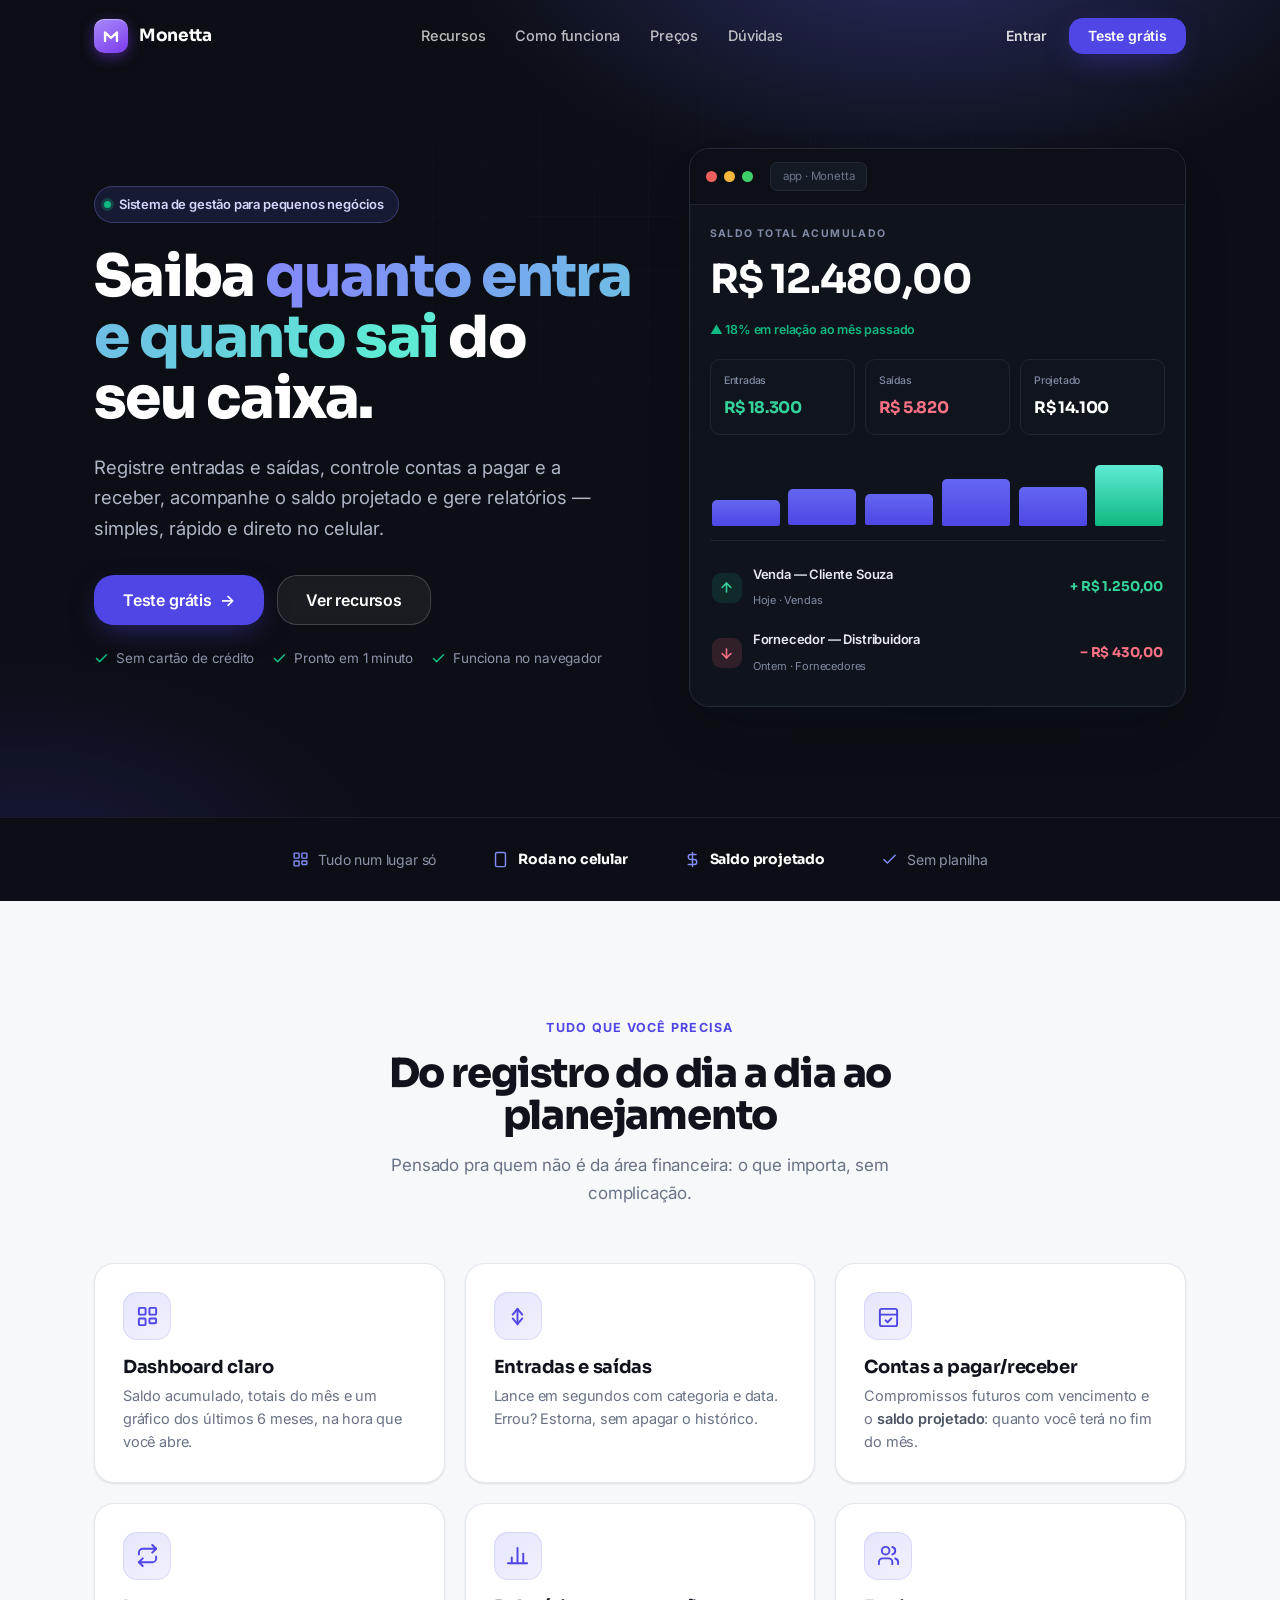
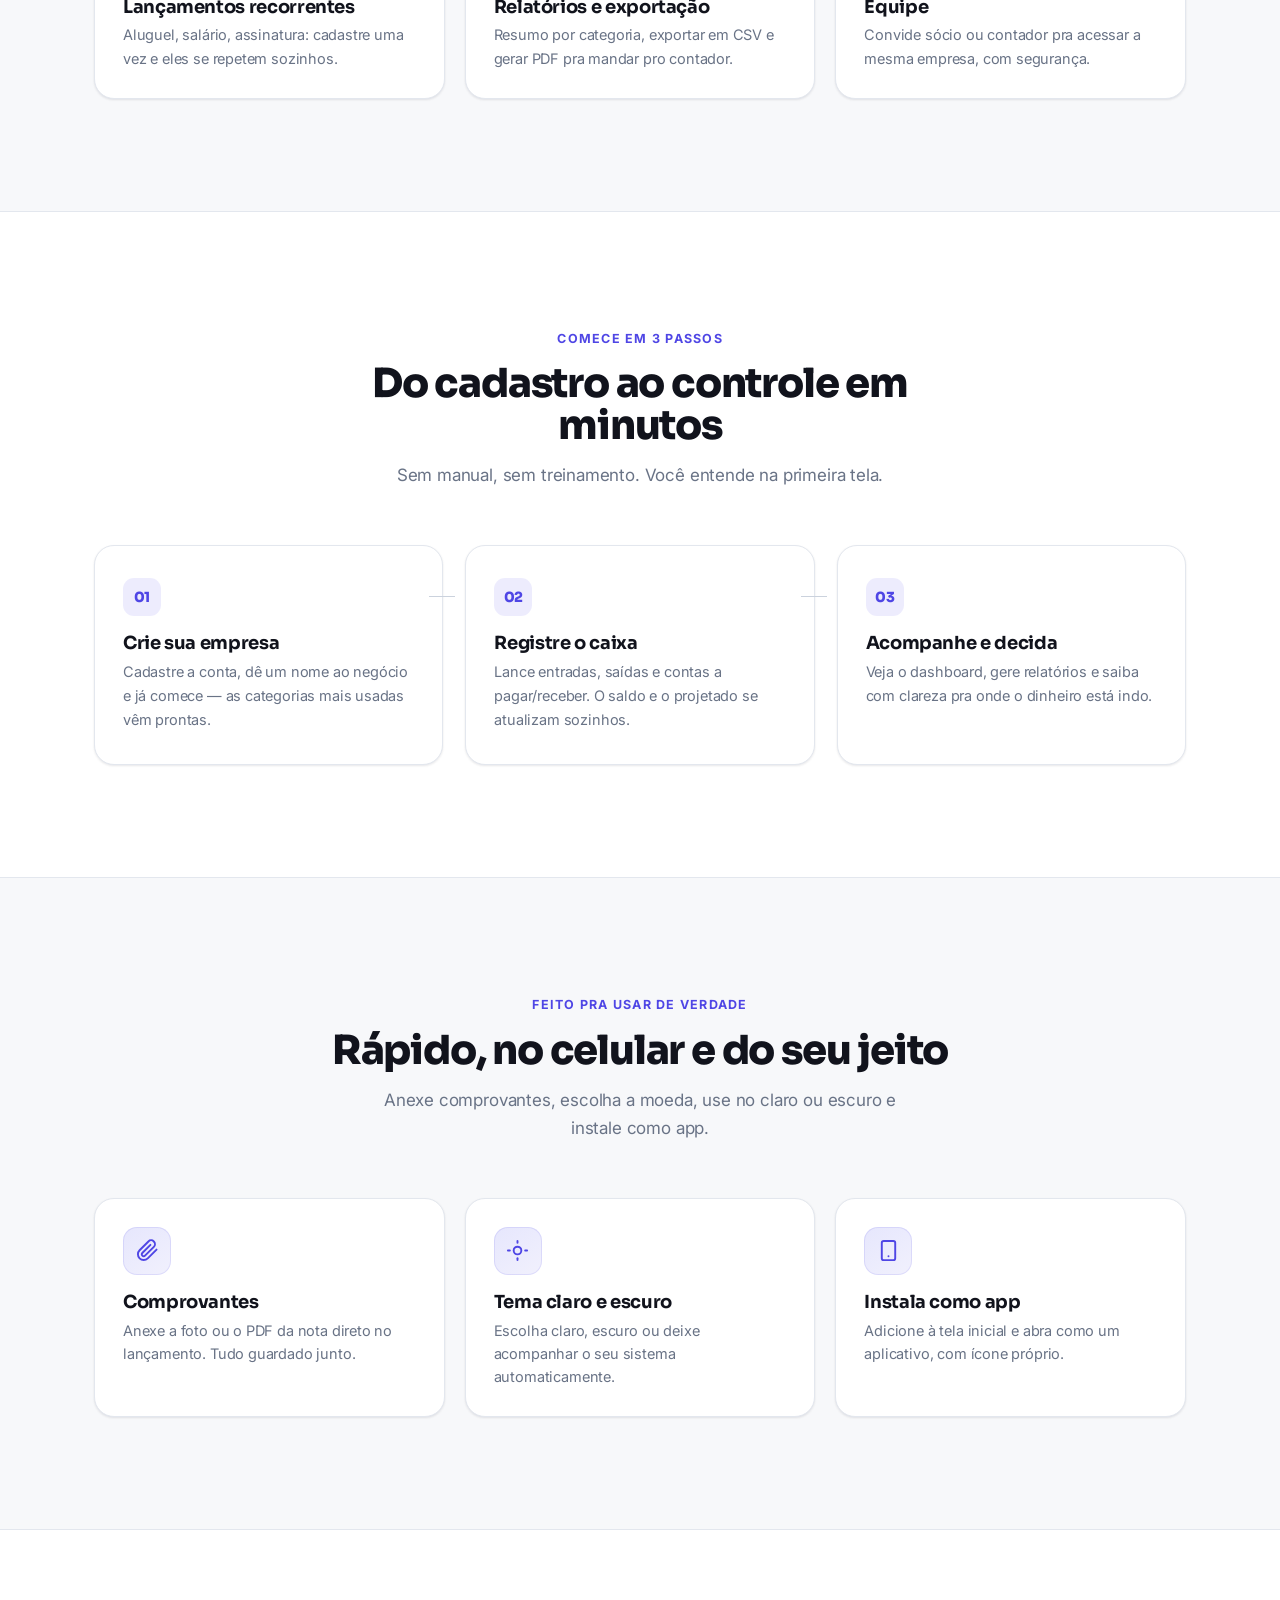
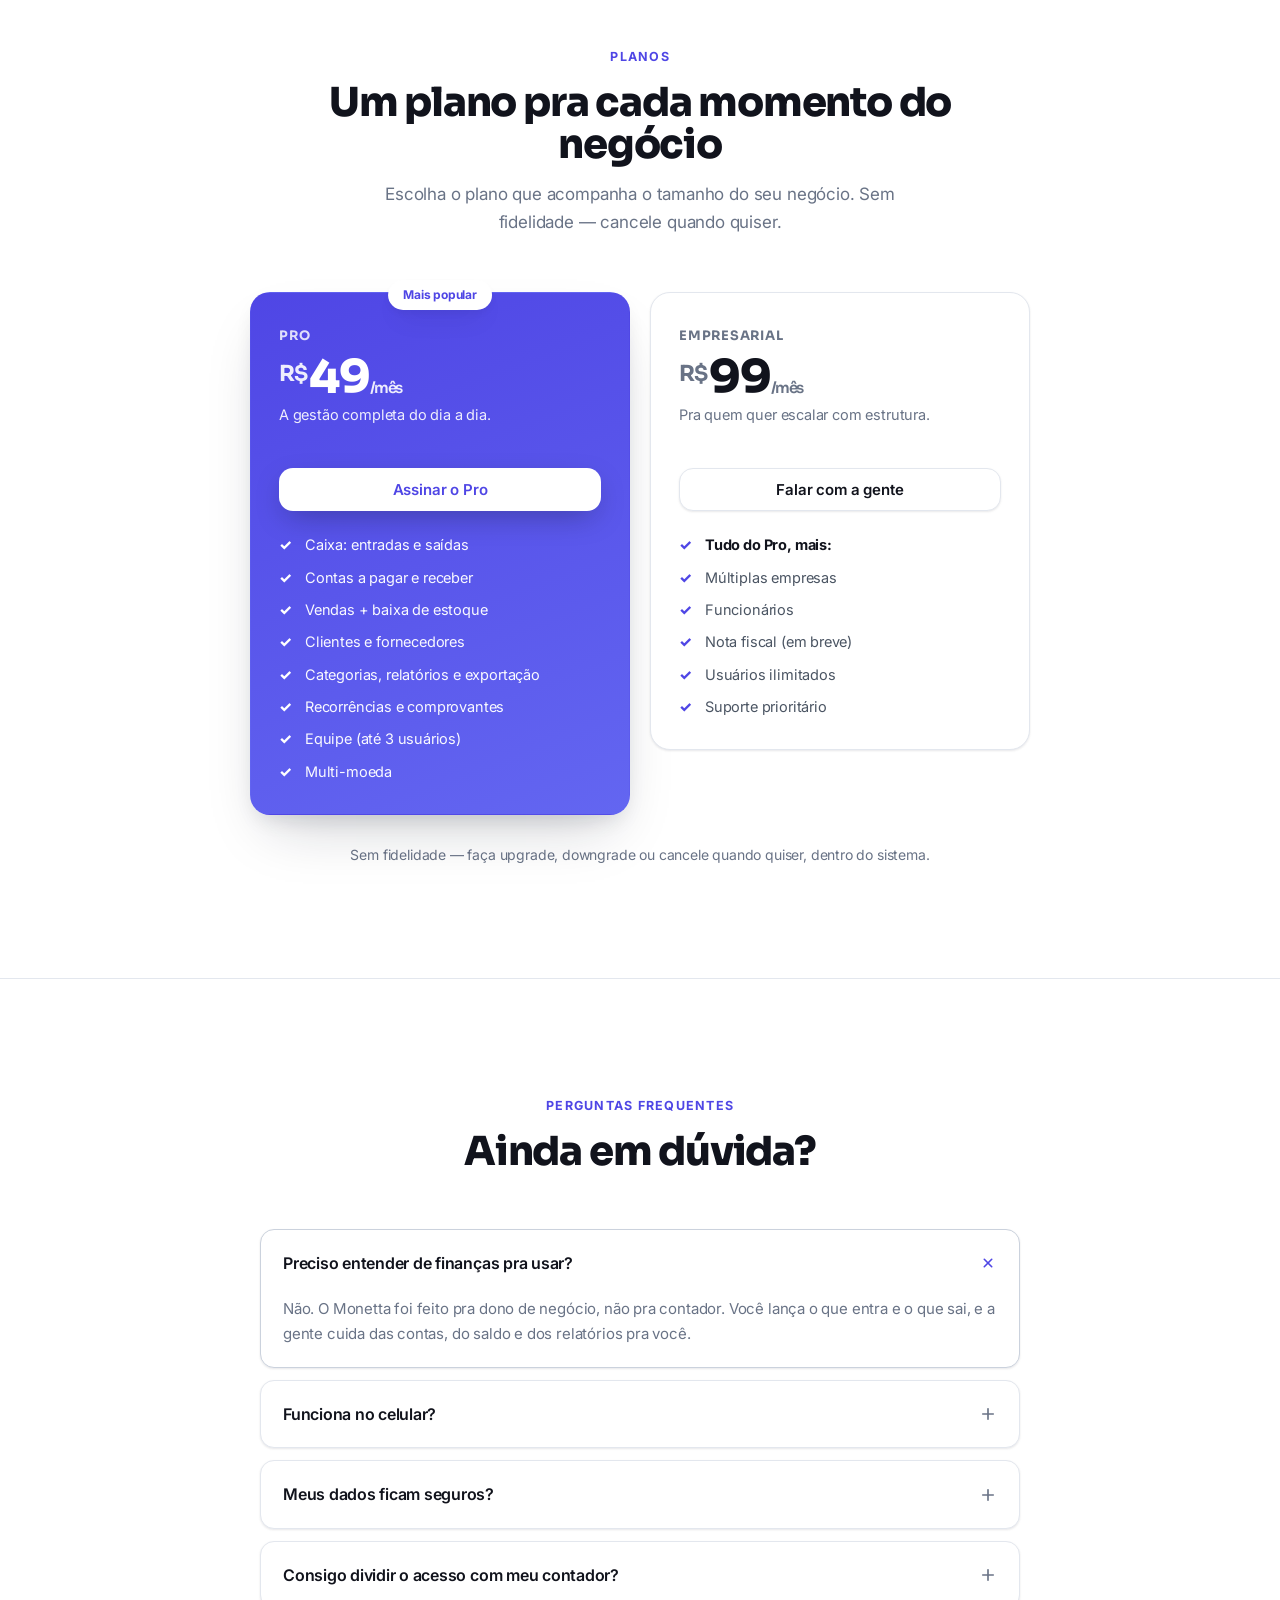
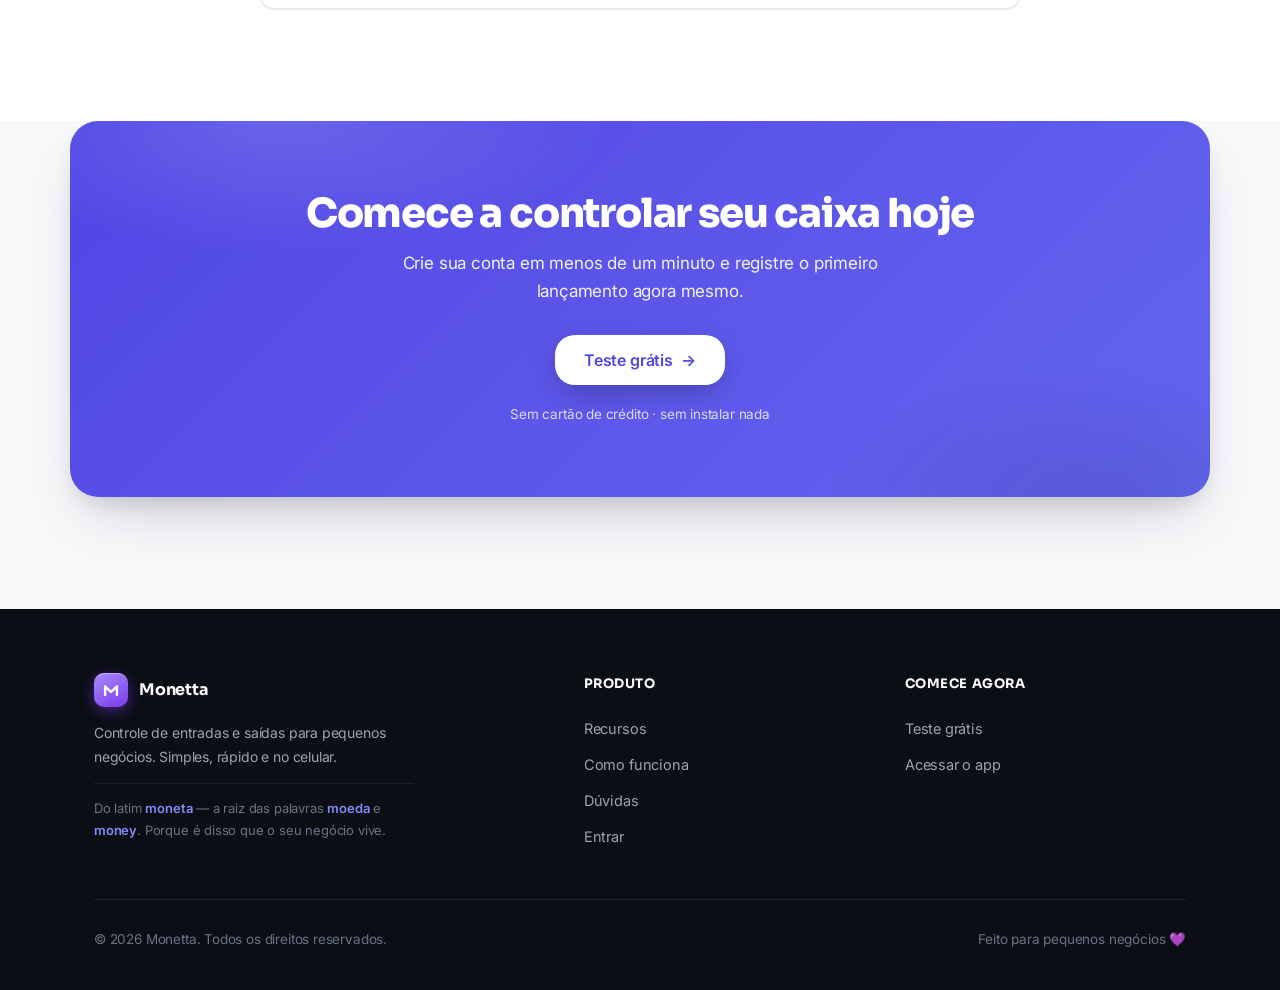
==== index.html @ 10a7b3d7 "fix(clientes): layout da lista no mobile (Apagar acessível) + CTAs "Teste grátis" - lista de Cliente" ====
<!DOCTYPE html>
<html lang="pt-BR">
<head>
  <meta charset="UTF-8" />
  <meta name="viewport" content="width=device-width, initial-scale=1.0" />
  <title>Monetta — Sistema de Gestão Empresarial</title>
  <meta name="description" content="Sistema de gestão empresarial para pequenos negócios: financeiro, caixa, contas a pagar e receber, relatórios e mais. Tudo num só lugar, simples e no celular." />
  <link rel="icon" type="image/svg+xml" href="favicon.svg" />
  <meta property="og:title" content="Monetta — Sistema de Gestão Empresarial" />
  <meta property="og:description" content="A gestão do seu negócio num só sistema: financeiro, caixa, contas a pagar/receber, saldo projetado e relatórios." />
  <meta property="og:image" content="icon-512.png" />
  <meta property="og:type" content="website" />
  <link rel="preconnect" href="https://fonts.googleapis.com" />
  <link rel="preconnect" href="https://fonts.gstatic.com" crossorigin />
  <link href="https://fonts.googleapis.com/css2?family=Inter:wght@400;500;600;700&family=Sora:wght@600;700;800&display=swap" rel="stylesheet" />
  <script>document.documentElement.classList.add('has-js')</script>
  <style>
    :root{
      /* accent */
      --indigo:#4F46E5; --indigo-2:#6366F1; --indigo-3:#818CF8;
      --green:#10B981; --rose:#FB7185;
      /* neutral ramp (cool) */
      --n0:#FFFFFF; --n50:#F7F8FA; --n100:#EFF1F5; --n200:#E3E7EE;
      --n300:#CBD2DD; --n400:#9AA4B2; --n500:#697386; --n600:#4B5563;
      --n700:#374151; --n800:#1B2030; --n900:#0B0E14;
      /* surfaces */
      --bg:var(--n50); --surface:var(--n0); --ink:#11131C; --ink-2:var(--n600);
      --muted:var(--n500); --border:var(--n200);
      /* elevation — layered, tinted */
      --sh-sm:0 1px 2px rgba(16,24,40,.05), 0 1px 3px rgba(16,24,40,.05);
      --sh-md:0 4px 10px -3px rgba(16,24,40,.08), 0 14px 28px -10px rgba(16,24,40,.12);
      --sh-lg:0 10px 22px -8px rgba(16,24,40,.14), 0 28px 56px -20px rgba(16,24,40,.22);
      --sh-indigo:0 10px 30px -8px rgba(79,70,229,.5);
      /* radius */
      --r-sm:10px; --r:14px; --r-lg:20px; --r-xl:28px;
      --ease:cubic-bezier(.16,1,.3,1);
    }
    *{box-sizing:border-box;margin:0;padding:0}
    html{scroll-behavior:smooth}
    body{
      font-family:'Inter',system-ui,sans-serif;color:var(--ink);background:var(--bg);
      line-height:1.65;-webkit-font-smoothing:antialiased;text-rendering:optimizeLegibility;
      letter-spacing:-.011em;overflow-x:clip;
    }
    a{color:inherit;text-decoration:none}
    h1,h2,h3{font-family:'Sora',sans-serif;letter-spacing:-.03em;line-height:1.05}
    ::selection{background:rgba(99,102,241,.25)}
    .wrap{max-width:1140px;margin:0 auto;padding:0 24px}

    /* ---- buttons ---------------------------------------------------------- */
    .btn{
      --b:transparent;
      display:inline-flex;align-items:center;justify-content:center;gap:8px;
      font-family:inherit;font-weight:600;font-size:15px;line-height:1;
      padding:13px 22px;border-radius:var(--r);cursor:pointer;border:1px solid var(--b);
      transition:transform .2s var(--ease),box-shadow .2s var(--ease),background .2s var(--ease),border-color .2s var(--ease);
      will-change:transform;
    }
    .btn:active{transform:translateY(0) scale(.985)}
    .btn:focus-visible{outline:none;box-shadow:0 0 0 3px rgba(129,140,248,.55)}
    .btn--primary{background:var(--indigo);color:#fff;box-shadow:var(--sh-indigo)}
    .btn--primary:hover{transform:translateY(-2px);box-shadow:0 16px 38px -10px rgba(79,70,229,.6)}
    .btn--ghost{background:rgba(255,255,255,.06);color:#fff;--b:rgba(255,255,255,.18);backdrop-filter:blur(6px)}
    .btn--ghost:hover{background:rgba(255,255,255,.14);border-color:rgba(255,255,255,.32)}
    .btn--light{background:#fff;color:var(--indigo);box-shadow:0 10px 30px -8px rgba(11,14,20,.35)}
    .btn--light:hover{transform:translateY(-2px);box-shadow:0 18px 42px -10px rgba(11,14,20,.45)}
    .btn--lg{padding:16px 28px;font-size:16px;border-radius:var(--r-lg)}
    .arrow{transition:transform .25s var(--ease)}
    .btn:hover .arrow{transform:translateX(3px)}

    /* ---- nav -------------------------------------------------------------- */
    .nav{position:fixed;top:0;left:0;right:0;z-index:50;transition:background .3s var(--ease),border-color .3s var(--ease),backdrop-filter .3s var(--ease)}
    .nav__in{display:flex;align-items:center;justify-content:space-between;height:72px}
    .nav.is-scrolled{background:rgba(9,11,17,.72);backdrop-filter:saturate(160%) blur(16px);border-bottom:1px solid rgba(255,255,255,.08)}
    .brand{display:flex;align-items:center;gap:11px;color:#fff;font-family:'Sora';font-weight:700;font-size:17px;letter-spacing:-.02em}
    .brand__mark{width:34px;height:34px;border-radius:10px;background:linear-gradient(150deg,#A78BFA,#7C3AED);display:flex;align-items:center;justify-content:center;color:#fff;font-family:'Sora';font-weight:800;font-size:18px;box-shadow:0 4px 14px rgba(124,58,237,.5);position:relative}
    .brand__mark::after{content:"";position:absolute;inset:0;border-radius:inherit;box-shadow:inset 0 1px 0 rgba(255,255,255,.35)}
    .nav__links{display:flex;align-items:center;gap:30px}
    .nav__links a.lnk{color:rgba(255,255,255,.72);font-size:14.5px;font-weight:500;transition:color .2s}
    .nav__links a.lnk:hover{color:#fff}
    .nav__right{display:flex;align-items:center;gap:8px}
    .nav .btn{padding:10px 18px;font-size:14px}
    .nav__enter{color:rgba(255,255,255,.85);font-weight:600;font-size:14px;padding:10px 14px;border-radius:var(--r-sm);transition:color .2s,background .2s}
    .nav__enter:hover{color:#fff;background:rgba(255,255,255,.08)}

    /* ---- hero ------------------------------------------------------------- */
    .hero{position:relative;background:var(--n900);color:#fff;overflow:hidden;padding:148px 0 110px}
    .hero::before{content:"";position:absolute;inset:0;pointer-events:none;background:
      radial-gradient(60% 50% at 72% -8%,rgba(99,102,241,.34),transparent 62%),
      radial-gradient(48% 46% at 2% 108%,rgba(79,70,229,.2),transparent 60%)}
    .hero::after{content:"";position:absolute;inset:0;pointer-events:none;opacity:.5;
      background-image:linear-gradient(rgba(255,255,255,.035) 1px,transparent 1px),linear-gradient(90deg,rgba(255,255,255,.035) 1px,transparent 1px);
      background-size:54px 54px;mask-image:radial-gradient(75% 60% at 50% 30%,#000,transparent 78%)}
    .hero__in{position:relative;display:grid;grid-template-columns:1.04fr .96fr;gap:56px;align-items:center}
    .pill{display:inline-flex;align-items:center;gap:8px;font-size:13px;font-weight:600;color:#d4d7fb;background:rgba(99,102,241,.14);border:1px solid rgba(129,140,248,.3);padding:7px 14px 7px 9px;border-radius:999px;margin-bottom:24px}
    .pill .dot{width:7px;height:7px;border-radius:50%;background:var(--green);box-shadow:0 0 0 3px rgba(16,185,129,.25)}
    h1{font-size:clamp(36px,5.4vw,58px);font-weight:800;margin-bottom:22px}
    h1 .hl{background:linear-gradient(110deg,var(--indigo-3) 10%,#5EEAD4 90%);-webkit-background-clip:text;background-clip:text;color:transparent}
    .hero p.lead{font-size:18.5px;color:#aeb6c8;max-width:520px;margin-bottom:32px;letter-spacing:-.006em}
    .hero__cta{display:flex;gap:13px;flex-wrap:wrap}
    .hero__trust{margin-top:22px;display:flex;align-items:center;gap:18px;flex-wrap:wrap;color:#8b94aa;font-size:13.5px}
    .hero__trust span{display:inline-flex;align-items:center;gap:7px}
    .hero__trust svg{color:var(--green)}

    /* ---- product mock ----------------------------------------------------- */
    .mock-shell{position:relative}
    .mock-shell::before{content:"";position:absolute;inset:-12% -8% -16% -8%;background:radial-gradient(closest-side,rgba(99,102,241,.4),transparent 72%);filter:blur(20px);z-index:0}
    .mock{position:relative;z-index:1;background:#0F131B;border:1px solid #222a37;border-radius:var(--r-lg);box-shadow:var(--sh-lg),0 0 0 1px rgba(255,255,255,.02) inset;overflow:hidden}
    .mock__bar{display:flex;align-items:center;gap:7px;padding:13px 16px;border-bottom:1px solid #1d2530;background:#0C0F16}
    .mock__bar i{width:11px;height:11px;border-radius:50%;background:#2c3543}
    .mock__bar i:nth-child(1){background:#ef5f5f}.mock__bar i:nth-child(2){background:#f6b73c}.mock__bar i:nth-child(3){background:#3fcf68}
    .mock__url{margin-left:10px;font-size:11.5px;color:#6b7689;background:#141a24;border:1px solid #222a37;border-radius:7px;padding:4px 12px}
    .mock__body{padding:20px}
    .mock__label{font-size:10.5px;letter-spacing:.13em;text-transform:uppercase;color:#7f8aa3;font-weight:700}
    .mock__saldo{font-family:'Sora';font-size:40px;font-weight:700;color:#fff;margin:5px 0 2px;letter-spacing:-.025em}
    .mock__delta{font-size:12.5px;color:var(--green);font-weight:600;margin-bottom:18px;display:inline-flex;align-items:center;gap:5px}
    .mock__row{display:grid;grid-template-columns:1fr 1fr 1fr;gap:10px;margin-bottom:18px}
    .mock__stat{background:#10151D;border:1px solid #1f2733;border-radius:var(--r-sm);padding:12px 13px}
    .mock__stat span{display:block;font-size:10.5px;color:#7f8aa3;margin-bottom:5px;font-weight:500}
    .mock__stat b{font-size:16px;font-weight:700;font-family:'Sora';letter-spacing:-.02em}
    .mock__bars{display:flex;align-items:flex-end;gap:9px;height:88px;padding:8px 2px 14px;border-bottom:1px solid #1d2530;margin-bottom:14px}
    .mock__bars i{flex:1;border-radius:5px 5px 2px 2px;background:linear-gradient(180deg,var(--indigo-2),var(--indigo));position:relative;transform:scaleY(0);transform-origin:bottom;animation:grow .9s var(--ease) forwards}
    .mock__bars i:last-child{background:linear-gradient(180deg,#5EEAD4,var(--green))}
    @keyframes grow{to{transform:scaleY(1)}}
    .mock__tx{display:flex;align-items:center;gap:11px;padding:9px 2px}
    .mock__tx .ic{width:30px;height:30px;border-radius:9px;display:flex;align-items:center;justify-content:center;flex:0 0 auto}
    .mock__tx .ic.in{background:rgba(16,185,129,.14);color:#34d399}
    .mock__tx .ic.out{background:rgba(251,113,133,.14);color:var(--rose)}
    .mock__tx .t{flex:1;min-width:0}
    .mock__tx .t b{display:block;font-size:13px;font-weight:600;color:#e6e9f0}
    .mock__tx .t span{font-size:11px;color:#7f8aa3}
    .mock__tx .v{font-size:13.5px;font-weight:700;font-family:'Sora'}
    .v.in{color:#34d399}.v.out{color:var(--rose)}

    /* ---- marquee / value strip -------------------------------------------- */
    .strip{background:var(--n900);border-top:1px solid rgba(255,255,255,.06);padding:30px 0}
    .strip__in{display:flex;justify-content:center;gap:14px 56px;flex-wrap:wrap;color:#8b94aa;font-size:14px}
    .strip__in b{color:#fff;font-family:'Sora';font-weight:700}
    .strip__item{display:inline-flex;align-items:center;gap:9px}
    .strip__item svg{color:var(--indigo-3)}

    /* ---- sections --------------------------------------------------------- */
    section.block{padding:112px 0}
    .section-head{max-width:680px;margin:0 auto 56px;text-align:center}
    .eyebrow{display:inline-block;color:var(--indigo);font-weight:700;font-size:12.5px;letter-spacing:.1em;text-transform:uppercase;margin-bottom:14px}
    h2{font-size:clamp(28px,3.6vw,40px);font-weight:800;margin-bottom:14px}
    .sub{color:var(--muted);font-size:17px;max-width:560px;margin:0 auto}

    .grid{display:grid;grid-template-columns:repeat(3,1fr);gap:20px}
    .card{background:var(--surface);border:1px solid var(--border);border-radius:var(--r-lg);padding:28px;box-shadow:var(--sh-sm);transition:transform .28s var(--ease),box-shadow .28s var(--ease),border-color .28s var(--ease)}
    .card:hover{transform:translateY(-4px);box-shadow:var(--sh-md);border-color:var(--n300)}
    .card__ic{width:48px;height:48px;border-radius:var(--r);background:linear-gradient(145deg,rgba(99,102,241,.16),rgba(79,70,229,.08));color:var(--indigo);display:flex;align-items:center;justify-content:center;margin-bottom:18px;box-shadow:inset 0 0 0 1px rgba(79,70,229,.12)}
    .card h3{font-size:18px;font-weight:700;margin-bottom:7px;letter-spacing:-.02em}
    .card p{color:var(--muted);font-size:14.5px;line-height:1.6}
    .card p b{color:var(--ink-2);font-weight:600}

    /* ---- how it works ----------------------------------------------------- */
    .steps{display:grid;grid-template-columns:repeat(3,1fr);gap:22px;counter-reset:step}
    .step{position:relative;background:var(--surface);border:1px solid var(--border);border-radius:var(--r-lg);padding:32px 28px;box-shadow:var(--sh-sm)}
    .step__n{counter-increment:step;font-family:'Sora';font-weight:800;font-size:14px;color:var(--indigo);width:38px;height:38px;border-radius:11px;background:rgba(79,70,229,.1);display:flex;align-items:center;justify-content:center;margin-bottom:18px}
    .step__n::before{content:counter(step,decimal-leading-zero)}
    .step h3{font-size:18px;font-weight:700;margin-bottom:7px;letter-spacing:-.02em}
    .step p{color:var(--muted);font-size:14.5px}
    .step:not(:last-child)::after{content:"";position:absolute;top:50px;right:-13px;width:26px;height:1px;background:var(--n300);z-index:1}

    /* ---- faq -------------------------------------------------------------- */
    .faq{max-width:760px;margin:0 auto;display:flex;flex-direction:column;gap:12px}
    .faq details{background:var(--surface);border:1px solid var(--border);border-radius:var(--r);box-shadow:var(--sh-sm);overflow:hidden;transition:border-color .2s}
    .faq details[open]{border-color:var(--n300)}
    .faq summary{list-style:none;cursor:pointer;padding:20px 22px;font-weight:600;font-size:16px;display:flex;align-items:center;justify-content:space-between;gap:16px;letter-spacing:-.015em}
    .faq summary::-webkit-details-marker{display:none}
    .faq summary .chev{flex:0 0 auto;color:var(--muted);transition:transform .25s var(--ease)}
    .faq details[open] summary .chev{transform:rotate(45deg);color:var(--indigo)}
    .faq summary:focus-visible{outline:none;box-shadow:inset 0 0 0 2px rgba(129,140,248,.6)}
    .faq .ans{padding:0 22px 20px;color:var(--muted);font-size:15px;line-height:1.7}

    /* ---- planos / preços -------------------------------------------------- */
    .planos{display:grid;grid-template-columns:repeat(2,1fr);gap:20px;align-items:start;max-width:780px;margin:0 auto}
    .plano{position:relative;background:var(--surface);border:1px solid var(--border);border-radius:var(--r-lg);padding:32px 28px;box-shadow:var(--sh-sm);display:flex;flex-direction:column;transition:transform .28s var(--ease),box-shadow .28s var(--ease),border-color .28s var(--ease)}
    .plano:hover{transform:translateY(-4px);box-shadow:var(--sh-md);border-color:var(--n300)}
    .plano__nome{font-family:'Sora';font-weight:700;font-size:13px;letter-spacing:.06em;text-transform:uppercase;color:var(--muted)}
    .plano__preco{font-family:'Sora';font-weight:800;font-size:46px;line-height:1;letter-spacing:-.03em;color:var(--ink);margin:8px 0 4px}
    .plano__cifra{font-size:22px;font-weight:700;color:var(--muted);margin-right:3px;vertical-align:12px}
    .plano__mes{font-size:15px;font-weight:600;color:var(--muted)}
    .plano__desc{color:var(--muted);font-size:14.5px;line-height:1.55;margin-bottom:22px;min-height:42px}
    .plano__cta{width:100%;justify-content:center;margin-bottom:24px}
    .plano__lista{list-style:none;display:flex;flex-direction:column;gap:12px;margin:0}
    .plano__lista li{position:relative;padding-left:26px;font-size:14.5px;color:var(--ink-2);line-height:1.4}
    .plano__lista li::before{content:"✓";position:absolute;left:0;top:0;color:var(--indigo);font-weight:800}
    .plano__lista li b{color:var(--ink);font-weight:700}
    .btn--ghost-dark{background:var(--surface);color:var(--ink);border:1px solid var(--border);box-shadow:var(--sh-sm)}
    .btn--ghost-dark:hover{transform:translateY(-2px);border-color:var(--indigo);color:var(--indigo)}
    /* card em destaque (Pro) */
    .plano--destaque{background:linear-gradient(160deg,var(--indigo) 0%,var(--indigo-2) 100%);border-color:transparent;color:#fff;box-shadow:var(--sh-lg);transform:scale(1.03)}
    .plano--destaque:hover{transform:scale(1.03) translateY(-4px);box-shadow:var(--sh-lg)}
    .plano--destaque .plano__nome{color:rgba(255,255,255,.82)}
    .plano--destaque .plano__preco,.plano--destaque .plano__lista li b{color:#fff}
    .plano--destaque .plano__cifra,.plano--destaque .plano__mes,.plano--destaque .plano__desc{color:rgba(255,255,255,.9)}
    .plano--destaque .plano__lista li{color:rgba(255,255,255,.96)}
    .plano--destaque .plano__lista li::before{color:#fff}
    .plano__tag{position:absolute;top:-13px;left:50%;transform:translateX(-50%);background:#fff;color:var(--indigo);font-size:12px;font-weight:700;padding:5px 15px;border-radius:999px;box-shadow:var(--sh-md);white-space:nowrap}
    .planos__nota{text-align:center;color:var(--muted);font-size:14px;margin-top:28px}
    @media (max-width:860px){
      .planos{grid-template-columns:1fr;max-width:420px;margin:0 auto}
      .plano--destaque{transform:none;order:-1}
      .plano--destaque:hover{transform:translateY(-4px)}
      .plano__desc{min-height:0}
    }

    /* ---- cta band --------------------------------------------------------- */
    .cta-wrap{padding:0 24px 112px}
    .cta{position:relative;overflow:hidden;background:linear-gradient(135deg,var(--indigo) 0%,#5B54E8 45%,var(--indigo-2) 100%);color:#fff;text-align:center;border-radius:var(--r-xl);padding:72px 28px;max-width:1140px;margin:0 auto;box-shadow:var(--sh-lg)}
    .cta::before{content:"";position:absolute;inset:0;opacity:.4;background:
      radial-gradient(50% 60% at 18% 0%,rgba(255,255,255,.35),transparent 60%),
      radial-gradient(40% 60% at 90% 100%,rgba(0,0,0,.25),transparent 60%)}
    .cta>*{position:relative}
    .cta h2{color:#fff;margin-bottom:14px}
    .cta p{color:rgba(255,255,255,.92);max-width:520px;margin:0 auto 30px;font-size:17px}
    .cta__note{margin-top:18px;font-size:13.5px;color:rgba(255,255,255,.78)}

    /* ---- footer ----------------------------------------------------------- */
    footer{background:var(--n900);color:var(--n400);padding:64px 0 40px}
    .foot{display:grid;grid-template-columns:1.6fr 1fr 1fr;gap:40px;padding-bottom:44px;border-bottom:1px solid rgba(255,255,255,.08)}
    .foot__brand{display:flex;align-items:center;gap:11px;color:#fff;font-family:'Sora';font-weight:700;margin-bottom:14px}
    .foot__desc{font-size:14px;max-width:300px;line-height:1.7}
    .foot__meaning{font-size:13px;color:var(--n500);max-width:320px;line-height:1.65;margin-top:14px;padding-top:14px;border-top:1px solid rgba(255,255,255,.07)}
    .foot__meaning em{font-style:normal;color:var(--indigo-3);font-weight:600}
    .foot__col h4{color:#fff;font-family:'Sora';font-size:13px;letter-spacing:.04em;text-transform:uppercase;margin-bottom:16px;font-weight:700}
    .foot__col a{display:block;font-size:14.5px;color:var(--n400);padding:6px 0;transition:color .2s}
    .foot__col a:hover{color:#fff}
    .foot__bottom{padding-top:28px;display:flex;justify-content:space-between;align-items:center;gap:14px;flex-wrap:wrap;font-size:13.5px;color:var(--n500)}

    /* ---- scroll reveal (só esconde quando há JS, p/ não sumir sem JS) ------ */
    .has-js .reveal{opacity:0;transform:translateY(22px);transition:opacity .7s var(--ease),transform .7s var(--ease)}
    .reveal.in{opacity:1;transform:none}
    .reveal[data-d="1"]{transition-delay:.07s}.reveal[data-d="2"]{transition-delay:.14s}
    .reveal[data-d="3"]{transition-delay:.21s}.reveal[data-d="4"]{transition-delay:.28s}
    .reveal[data-d="5"]{transition-delay:.35s}

    /* ---- responsive ------------------------------------------------------- */
    @media (max-width:920px){
      .hero__in{grid-template-columns:1fr;gap:48px}
      .grid,.steps{grid-template-columns:1fr 1fr}
      .step:not(:last-child)::after{display:none}
      .nav__links{display:none}
    }
    @media (max-width:600px){
      .nav__in{height:62px}
      .brand{font-size:15px}
      .brand__mark{width:30px;height:30px;font-size:16px}
      .nav__enter{display:none}
      .nav__right .btn{padding:9px 15px}
      section.block{padding:76px 0}
      .hero{padding:116px 0 76px}
      .grid,.steps{grid-template-columns:1fr}
      .foot{grid-template-columns:1fr 1fr;gap:32px}
      .foot__brand-col{grid-column:1 / -1}
      .cta{padding:56px 22px}
      .mock__saldo{font-size:34px}
    }
    @media (prefers-reduced-motion:reduce){
      *{animation:none!important;scroll-behavior:auto}
      .reveal{opacity:1;transform:none;transition:none}
      .mock__bars i{transform:none}
    }
  </style>
</head>
<body>
  <nav class="nav" id="nav"><div class="wrap nav__in">
    <a class="brand" href="#top"><span class="brand__mark"><svg width="18" height="18" viewBox="0 0 20 20" fill="none" stroke="#fff" stroke-width="2.6" stroke-linejoin="round" stroke-linecap="round"><polyline points="3.4,15.5 3.4,6 10,12.2 16.6,6 16.6,15.5"/></svg></span> Monetta</a>
    <div class="nav__links">
      <a class="lnk" href="#recursos">Recursos</a>
      <a class="lnk" href="#como">Como funciona</a>
      <a class="lnk" href="#precos">Preços</a>
      <a class="lnk" href="#perguntas">Dúvidas</a>
    </div>
    <div class="nav__right">
      <a class="nav__enter" href="/app">Entrar</a>
      <a class="btn btn--primary" href="/app?signup=1">Teste grátis</a>
    </div>
  </div></nav>

  <header class="hero" id="top"><div class="wrap hero__in">
    <div class="reveal in">
      <span class="pill"><span class="dot"></span> Sistema de gestão para pequenos negócios</span>
      <h1>Saiba <span class="hl">quanto entra e quanto sai</span> do seu caixa.</h1>
      <p class="lead">Registre entradas e saídas, controle contas a pagar e a receber, acompanhe o saldo projetado e gere relatórios — simples, rápido e direto no celular.</p>
      <div class="hero__cta">
        <a class="btn btn--primary btn--lg" href="/app?signup=1">Teste grátis <span class="arrow">→</span></a>
        <a class="btn btn--ghost btn--lg" href="#recursos">Ver recursos</a>
      </div>
      <div class="hero__trust">
        <span><svg width="15" height="15" viewBox="0 0 24 24" fill="none" stroke="currentColor" stroke-width="2.5" stroke-linecap="round" stroke-linejoin="round"><polyline points="20 6 9 17 4 12"/></svg> Sem cartão de crédito</span>
        <span><svg width="15" height="15" viewBox="0 0 24 24" fill="none" stroke="currentColor" stroke-width="2.5" stroke-linecap="round" stroke-linejoin="round"><polyline points="20 6 9 17 4 12"/></svg> Pronto em 1 minuto</span>
        <span><svg width="15" height="15" viewBox="0 0 24 24" fill="none" stroke="currentColor" stroke-width="2.5" stroke-linecap="round" stroke-linejoin="round"><polyline points="20 6 9 17 4 12"/></svg> Funciona no navegador</span>
      </div>
    </div>

    <div class="mock-shell reveal in" data-d="2" aria-hidden="true">
      <div class="mock">
        <div class="mock__bar"><i></i><i></i><i></i><span class="mock__url">app · Monetta</span></div>
        <div class="mock__body">
          <div class="mock__label">Saldo total acumulado</div>
          <div class="mock__saldo">R$ 12.480,00</div>
          <div class="mock__delta">▲ 18% em relação ao mês passado</div>
          <div class="mock__row">
            <div class="mock__stat"><span>Entradas</span><b style="color:#34d399">R$ 18.300</b></div>
            <div class="mock__stat"><span>Saídas</span><b style="color:var(--rose)">R$ 5.820</b></div>
            <div class="mock__stat"><span>Projetado</span><b>R$ 14.100</b></div>
          </div>
          <div class="mock__bars">
            <i style="height:40%;animation-delay:.05s"></i><i style="height:56%;animation-delay:.12s"></i>
            <i style="height:48%;animation-delay:.19s"></i><i style="height:72%;animation-delay:.26s"></i>
            <i style="height:60%;animation-delay:.33s"></i><i style="height:94%;animation-delay:.4s"></i>
          </div>
          <div class="mock__tx">
            <div class="ic in"><svg width="15" height="15" viewBox="0 0 24 24" fill="none" stroke="currentColor" stroke-width="2.5" stroke-linecap="round" stroke-linejoin="round"><line x1="12" y1="19" x2="12" y2="5"/><polyline points="5 12 12 5 19 12"/></svg></div>
            <div class="t"><b>Venda — Cliente Souza</b><span>Hoje · Vendas</span></div>
            <div class="v in">+ R$ 1.250,00</div>
          </div>
          <div class="mock__tx">
            <div class="ic out"><svg width="15" height="15" viewBox="0 0 24 24" fill="none" stroke="currentColor" stroke-width="2.5" stroke-linecap="round" stroke-linejoin="round"><line x1="12" y1="5" x2="12" y2="19"/><polyline points="19 12 12 19 5 12"/></svg></div>
            <div class="t"><b>Fornecedor — Distribuidora</b><span>Ontem · Fornecedores</span></div>
            <div class="v out">− R$ 430,00</div>
          </div>
        </div>
      </div>
    </div>
  </div></header>

  <div class="strip"><div class="wrap strip__in">
    <span class="strip__item"><svg width="17" height="17" viewBox="0 0 24 24" fill="none" stroke="currentColor" stroke-width="2" stroke-linecap="round" stroke-linejoin="round"><rect x="3" y="3" width="7" height="7" rx="1"/><rect x="14" y="3" width="7" height="7" rx="1"/><rect x="3" y="14" width="7" height="7" rx="1"/><rect x="14" y="14" width="7" height="5" rx="1"/></svg> Tudo num lugar só</span>
    <span class="strip__item"><svg width="17" height="17" viewBox="0 0 24 24" fill="none" stroke="currentColor" stroke-width="2" stroke-linecap="round" stroke-linejoin="round"><rect x="5" y="2" width="14" height="20" rx="2"/></svg> <b>Roda no celular</b></span>
    <span class="strip__item"><svg width="17" height="17" viewBox="0 0 24 24" fill="none" stroke="currentColor" stroke-width="2" stroke-linecap="round" stroke-linejoin="round"><path d="M12 2v20M17 5H9.5a3.5 3.5 0 0 0 0 7h5a3.5 3.5 0 0 1 0 7H6"/></svg> <b>Saldo projetado</b></span>
    <span class="strip__item"><svg width="17" height="17" viewBox="0 0 24 24" fill="none" stroke="currentColor" stroke-width="2" stroke-linecap="round" stroke-linejoin="round"><path d="M20 6L9 17l-5-5"/></svg> Sem planilha</span>
  </div></div>

  <section class="block" id="recursos"><div class="wrap">
    <div class="section-head reveal">
      <div class="eyebrow">Tudo que você precisa</div>
      <h2>Do registro do dia a dia ao planejamento</h2>
      <p class="sub">Pensado pra quem não é da área financeira: o que importa, sem complicação.</p>
    </div>
    <div class="grid">
      <div class="card reveal" data-d="1"><div class="card__ic"><svg width="23" height="23" viewBox="0 0 24 24" fill="none" stroke="currentColor" stroke-width="2" stroke-linecap="round" stroke-linejoin="round"><rect x="3" y="3" width="7" height="7" rx="1"/><rect x="14" y="3" width="7" height="7" rx="1"/><rect x="3" y="14" width="7" height="7" rx="1"/><rect x="14" y="14" width="7" height="5" rx="1"/></svg></div><h3>Dashboard claro</h3><p>Saldo acumulado, totais do mês e um gráfico dos últimos 6 meses, na hora que você abre.</p></div>
      <div class="card reveal" data-d="2"><div class="card__ic"><svg width="23" height="23" viewBox="0 0 24 24" fill="none" stroke="currentColor" stroke-width="2" stroke-linecap="round" stroke-linejoin="round"><path d="M7 10l5-6 5 6"/><path d="M7 14l5 6 5-6"/><line x1="12" y1="4" x2="12" y2="20"/></svg></div><h3>Entradas e saídas</h3><p>Lance em segundos com categoria e data. Errou? Estorna, sem apagar o histórico.</p></div>
      <div class="card reveal" data-d="3"><div class="card__ic"><svg width="23" height="23" viewBox="0 0 24 24" fill="none" stroke="currentColor" stroke-width="2" stroke-linecap="round" stroke-linejoin="round"><rect x="3" y="4" width="18" height="18" rx="2"/><line x1="3" y1="10" x2="21" y2="10"/><path d="M9 16l2 2 4-4"/></svg></div><h3>Contas a pagar/receber</h3><p>Compromissos futuros com vencimento e o <b>saldo projetado</b>: quanto você terá no fim do mês.</p></div>
      <div class="card reveal" data-d="1"><div class="card__ic"><svg width="23" height="23" viewBox="0 0 24 24" fill="none" stroke="currentColor" stroke-width="2" stroke-linecap="round" stroke-linejoin="round"><polyline points="17 1 21 5 17 9"/><path d="M3 11V9a4 4 0 0 1 4-4h14"/><polyline points="7 23 3 19 7 15"/><path d="M21 13v2a4 4 0 0 1-4 4H3"/></svg></div><h3>Lançamentos recorrentes</h3><p>Aluguel, salário, assinatura: cadastre uma vez e eles se repetem sozinhos.</p></div>
      <div class="card reveal" data-d="2"><div class="card__ic"><svg width="23" height="23" viewBox="0 0 24 24" fill="none" stroke="currentColor" stroke-width="2" stroke-linecap="round" stroke-linejoin="round"><line x1="18" y1="20" x2="18" y2="10"/><line x1="12" y1="20" x2="12" y2="4"/><line x1="6" y1="20" x2="6" y2="14"/><line x1="2" y1="20" x2="22" y2="20"/></svg></div><h3>Relatórios e exportação</h3><p>Resumo por categoria, exportar em CSV e gerar PDF pra mandar pro contador.</p></div>
      <div class="card reveal" data-d="3"><div class="card__ic"><svg width="23" height="23" viewBox="0 0 24 24" fill="none" stroke="currentColor" stroke-width="2" stroke-linecap="round" stroke-linejoin="round"><path d="M16 21v-2a4 4 0 0 0-4-4H6a4 4 0 0 0-4 4v2"/><circle cx="9" cy="7" r="4"/><path d="M22 21v-2a4 4 0 0 0-3-3.87"/><path d="M16 3.13a4 4 0 0 1 0 7.75"/></svg></div><h3>Equipe</h3><p>Convide sócio ou contador pra acessar a mesma empresa, com segurança.</p></div>
    </div>
  </div></section>

  <section class="block" id="como" style="background:var(--surface);border-top:1px solid var(--border);border-bottom:1px solid var(--border)"><div class="wrap">
    <div class="section-head reveal">
      <div class="eyebrow">Comece em 3 passos</div>
      <h2>Do cadastro ao controle em minutos</h2>
      <p class="sub">Sem manual, sem treinamento. Você entende na primeira tela.</p>
    </div>
    <div class="steps">
      <div class="step reveal" data-d="1"><div class="step__n"></div><h3>Crie sua empresa</h3><p>Cadastre a conta, dê um nome ao negócio e já comece — as categorias mais usadas vêm prontas.</p></div>
      <div class="step reveal" data-d="2"><div class="step__n"></div><h3>Registre o caixa</h3><p>Lance entradas, saídas e contas a pagar/receber. O saldo e o projetado se atualizam sozinhos.</p></div>
      <div class="step reveal" data-d="3"><div class="step__n"></div><h3>Acompanhe e decida</h3><p>Veja o dashboard, gere relatórios e saiba com clareza pra onde o dinheiro está indo.</p></div>
    </div>
  </div></section>

  <section class="block"><div class="wrap">
    <div class="section-head reveal">
      <div class="eyebrow">Feito pra usar de verdade</div>
      <h2>Rápido, no celular e do seu jeito</h2>
      <p class="sub">Anexe comprovantes, escolha a moeda, use no claro ou escuro e instale como app.</p>
    </div>
    <div class="grid">
      <div class="card reveal" data-d="1"><div class="card__ic"><svg width="23" height="23" viewBox="0 0 24 24" fill="none" stroke="currentColor" stroke-width="2" stroke-linecap="round" stroke-linejoin="round"><path d="M21.44 11.05l-9.19 9.19a6 6 0 0 1-8.49-8.49l9.19-9.19a4 4 0 0 1 5.66 5.66l-9.2 9.19a2 2 0 0 1-2.83-2.83l8.49-8.48"/></svg></div><h3>Comprovantes</h3><p>Anexe a foto ou o PDF da nota direto no lançamento. Tudo guardado junto.</p></div>
      <div class="card reveal" data-d="2"><div class="card__ic"><svg width="23" height="23" viewBox="0 0 24 24" fill="none" stroke="currentColor" stroke-width="2" stroke-linecap="round" stroke-linejoin="round"><circle cx="12" cy="12" r="4"/><line x1="12" y1="2" x2="12" y2="4"/><line x1="12" y1="20" x2="12" y2="22"/><line x1="2" y1="12" x2="4" y2="12"/><line x1="20" y1="12" x2="22" y2="12"/></svg></div><h3>Tema claro e escuro</h3><p>Escolha claro, escuro ou deixe acompanhar o seu sistema automaticamente.</p></div>
      <div class="card reveal" data-d="3"><div class="card__ic"><svg width="23" height="23" viewBox="0 0 24 24" fill="none" stroke="currentColor" stroke-width="2" stroke-linecap="round" stroke-linejoin="round"><rect x="5" y="2" width="14" height="20" rx="2"/><line x1="12" y1="18" x2="12.01" y2="18"/></svg></div><h3>Instala como app</h3><p>Adicione à tela inicial e abra como um aplicativo, com ícone próprio.</p></div>
    </div>
  </div></section>

  <section class="block" id="precos" style="background:var(--surface);border-top:1px solid var(--border)"><div class="wrap">
    <div class="section-head reveal">
      <div class="eyebrow">Planos</div>
      <h2>Um plano pra cada momento do negócio</h2>
      <p class="sub">Escolha o plano que acompanha o tamanho do seu negócio. Sem fidelidade — cancele quando quiser.</p>
    </div>
    <div class="planos">
      <div class="plano plano--destaque reveal" data-d="1">
        <div class="plano__tag">Mais popular</div>
        <div class="plano__nome">Pro</div>
        <div class="plano__preco"><span class="plano__cifra">R$</span>49<span class="plano__mes">/mês</span></div>
        <p class="plano__desc">A gestão completa do dia a dia.</p>
        <a class="btn btn--light plano__cta" href="/app?signup=1">Assinar o Pro</a>
        <ul class="plano__lista">
          <li>Caixa: entradas e saídas</li>
          <li>Contas a pagar e receber</li>
          <li>Vendas + baixa de estoque</li>
          <li>Clientes e fornecedores</li>
          <li>Categorias, relatórios e exportação</li>
          <li>Recorrências e comprovantes</li>
          <li>Equipe (até 3 usuários)</li>
          <li>Multi-moeda</li>
        </ul>
      </div>

      <div class="plano reveal" data-d="2">
        <div class="plano__nome">Empresarial</div>
        <div class="plano__preco"><span class="plano__cifra">R$</span>99<span class="plano__mes">/mês</span></div>
        <p class="plano__desc">Pra quem quer escalar com estrutura.</p>
        <a class="btn btn--ghost-dark plano__cta" href="mailto:monetta.erp@gmail.com?subject=Plano%20Empresarial">Falar com a gente</a>
        <ul class="plano__lista">
          <li><b>Tudo do Pro, mais:</b></li>
          <li>Múltiplas empresas</li>
          <li>Funcionários</li>
          <li>Nota fiscal (em breve)</li>
          <li>Usuários ilimitados</li>
          <li>Suporte prioritário</li>
        </ul>
      </div>
    </div>
    <p class="planos__nota reveal">Sem fidelidade — faça upgrade, downgrade ou cancele quando quiser, dentro do sistema.</p>
  </div></section>

  <section class="block" id="perguntas" style="background:var(--surface);border-top:1px solid var(--border)"><div class="wrap">
    <div class="section-head reveal">
      <div class="eyebrow">Perguntas frequentes</div>
      <h2>Ainda em dúvida?</h2>
    </div>
    <div class="faq reveal">
      <details open><summary>Preciso entender de finanças pra usar?<svg class="chev" width="18" height="18" viewBox="0 0 24 24" fill="none" stroke="currentColor" stroke-width="2.2" stroke-linecap="round"><line x1="12" y1="5" x2="12" y2="19"/><line x1="5" y1="12" x2="19" y2="12"/></svg></summary><div class="ans">Não. O Monetta foi feito pra dono de negócio, não pra contador. Você lança o que entra e o que sai, e a gente cuida das contas, do saldo e dos relatórios pra você.</div></details>
      <details><summary>Funciona no celular?<svg class="chev" width="18" height="18" viewBox="0 0 24 24" fill="none" stroke="currentColor" stroke-width="2.2" stroke-linecap="round"><line x1="12" y1="5" x2="12" y2="19"/><line x1="5" y1="12" x2="19" y2="12"/></svg></summary><div class="ans">Sim. Abre no navegador do celular, tablet ou computador. Dá pra adicionar à tela inicial e usar como um aplicativo — sem ocupar espaço com instalação.</div></details>
      <details><summary>Meus dados ficam seguros?<svg class="chev" width="18" height="18" viewBox="0 0 24 24" fill="none" stroke="currentColor" stroke-width="2.2" stroke-linecap="round"><line x1="12" y1="5" x2="12" y2="19"/><line x1="5" y1="12" x2="19" y2="12"/></svg></summary><div class="ans">Cada empresa só enxerga os próprios dados, com acesso protegido por login. Você decide quem entra convidando sócio ou contador pela área de equipe.</div></details>
      <details><summary>Consigo dividir o acesso com meu contador?<svg class="chev" width="18" height="18" viewBox="0 0 24 24" fill="none" stroke="currentColor" stroke-width="2.2" stroke-linecap="round"><line x1="12" y1="5" x2="12" y2="19"/><line x1="5" y1="12" x2="19" y2="12"/></svg></summary><div class="ans">Sim. Em Configurações &rarr; Equipe você envia um convite por e-mail. A pessoa acessa a mesma empresa e ainda dá pra exportar tudo em CSV ou PDF quando precisar.</div></details>
    </div>
  </div></section>

  <div class="cta-wrap"><div class="cta reveal">
    <h2>Comece a controlar seu caixa hoje</h2>
    <p>Crie sua conta em menos de um minuto e registre o primeiro lançamento agora mesmo.</p>
    <a class="btn btn--light btn--lg" href="/app?signup=1">Teste grátis <span class="arrow">→</span></a>
    <div class="cta__note">Sem cartão de crédito · sem instalar nada</div>
  </div></div>

  <footer><div class="wrap">
    <div class="foot">
      <div class="foot__brand-col">
        <div class="foot__brand"><span class="brand__mark"><svg width="18" height="18" viewBox="0 0 20 20" fill="none" stroke="#fff" stroke-width="2.6" stroke-linejoin="round" stroke-linecap="round"><polyline points="3.4,15.5 3.4,6 10,12.2 16.6,6 16.6,15.5"/></svg></span> Monetta</div>
        <p class="foot__desc">Controle de entradas e saídas para pequenos negócios. Simples, rápido e no celular.</p>
        <p class="foot__meaning">Do latim <em>moneta</em> — a raiz das palavras <em>moeda</em> e <em>money</em>. Porque é disso que o seu negócio vive.</p>
      </div>
      <div class="foot__col">
        <h4>Produto</h4>
        <a href="#recursos">Recursos</a>
        <a href="#como">Como funciona</a>
        <a href="#perguntas">Dúvidas</a>
        <a href="/app">Entrar</a>
      </div>
      <div class="foot__col">
        <h4>Comece agora</h4>
        <a href="/app?signup=1">Teste grátis</a>
        <a href="/app">Acessar o app</a>
      </div>
    </div>
    <div class="foot__bottom">
      <span>© <span id="ano">2026</span> Monetta. Todos os direitos reservados.</span>
      <span>Feito para pequenos negócios 💜</span>
    </div>
  </div></footer>

  <script>
    // nav ganha fundo ao rolar
    const nav = document.getElementById('nav');
    const onScroll = () => nav.classList.toggle('is-scrolled', window.scrollY > 12);
    onScroll(); addEventListener('scroll', onScroll, { passive: true });

    // reveals no scroll (com stagger via data-d no CSS)
    const io = new IntersectionObserver((entries) => {
      for (const e of entries) if (e.isIntersecting) { e.target.classList.add('in'); io.unobserve(e.target); }
    }, { threshold: 0.12, rootMargin: '0px 0px -8% 0px' });
    document.querySelectorAll('.reveal:not(.in)').forEach((el) => io.observe(el));

    document.getElementById('ano').textContent = new Date().getFullYear();
  </script>
</body>
</html>
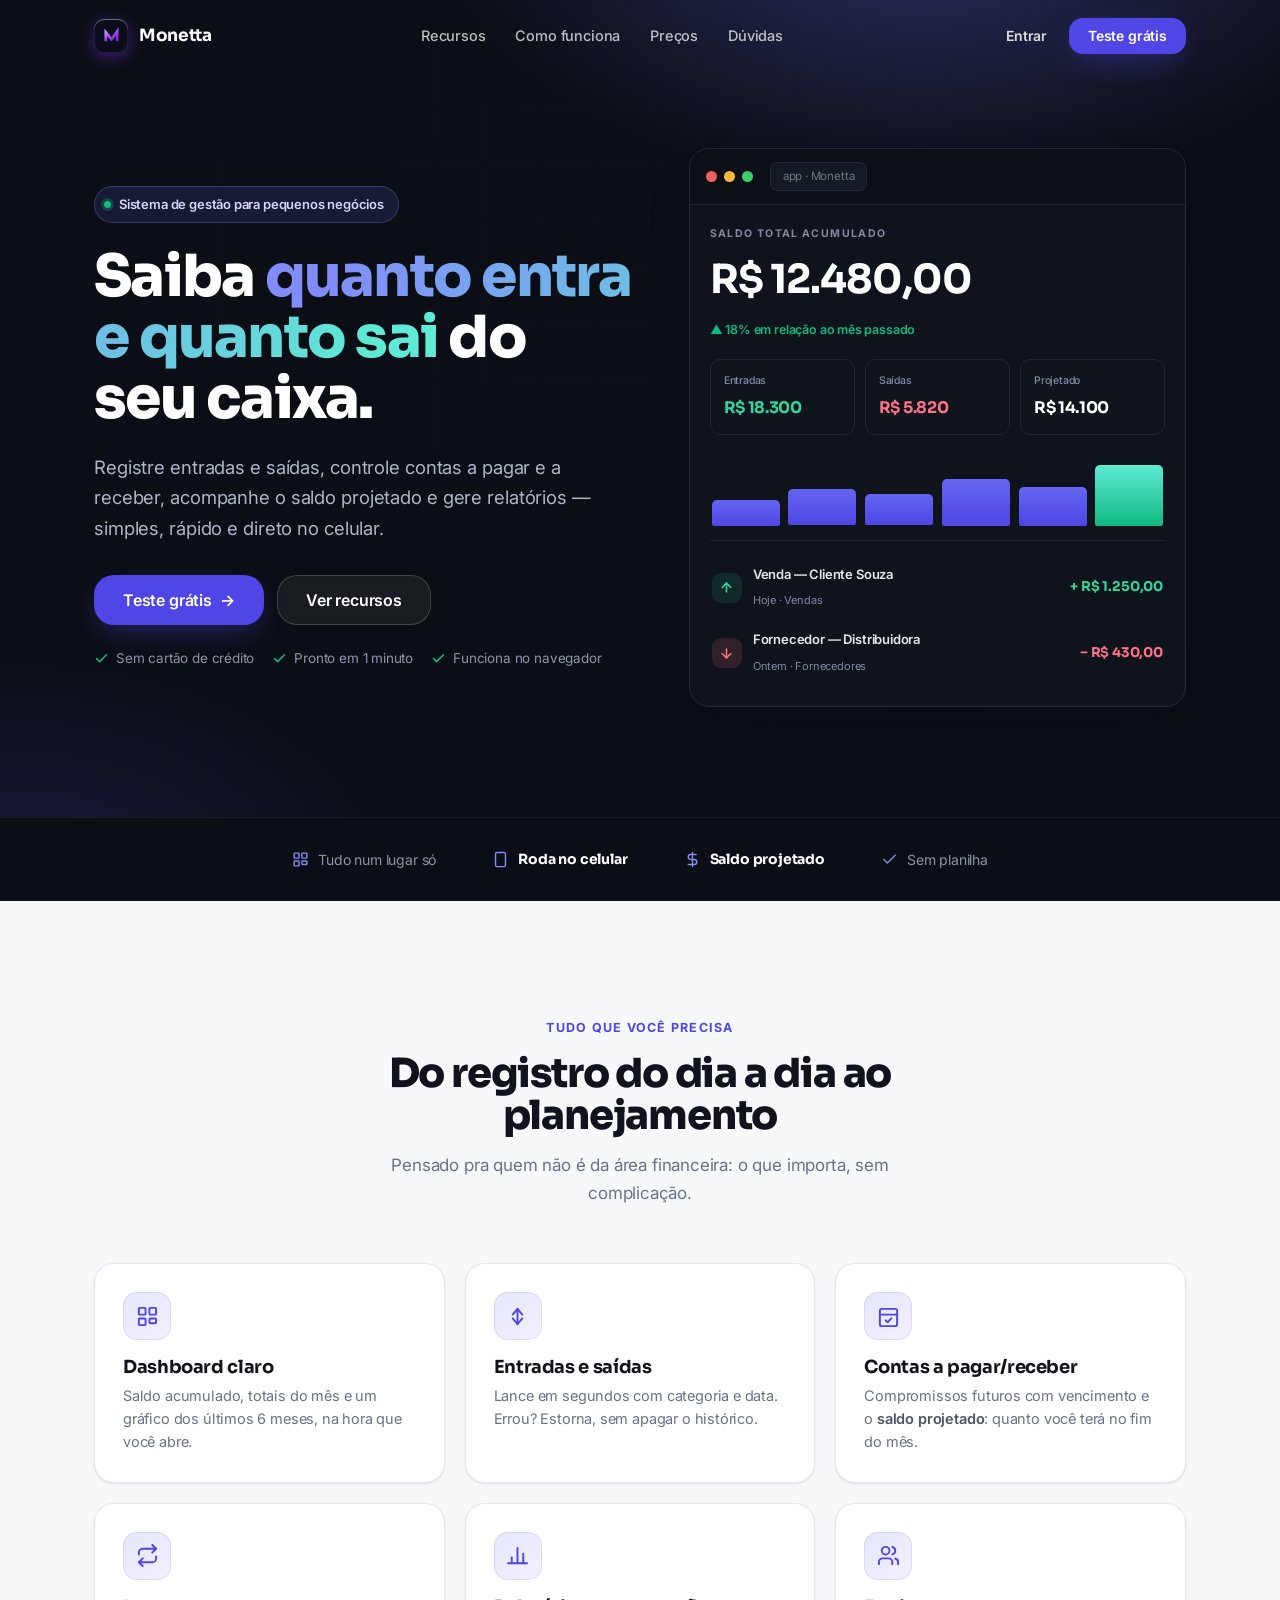
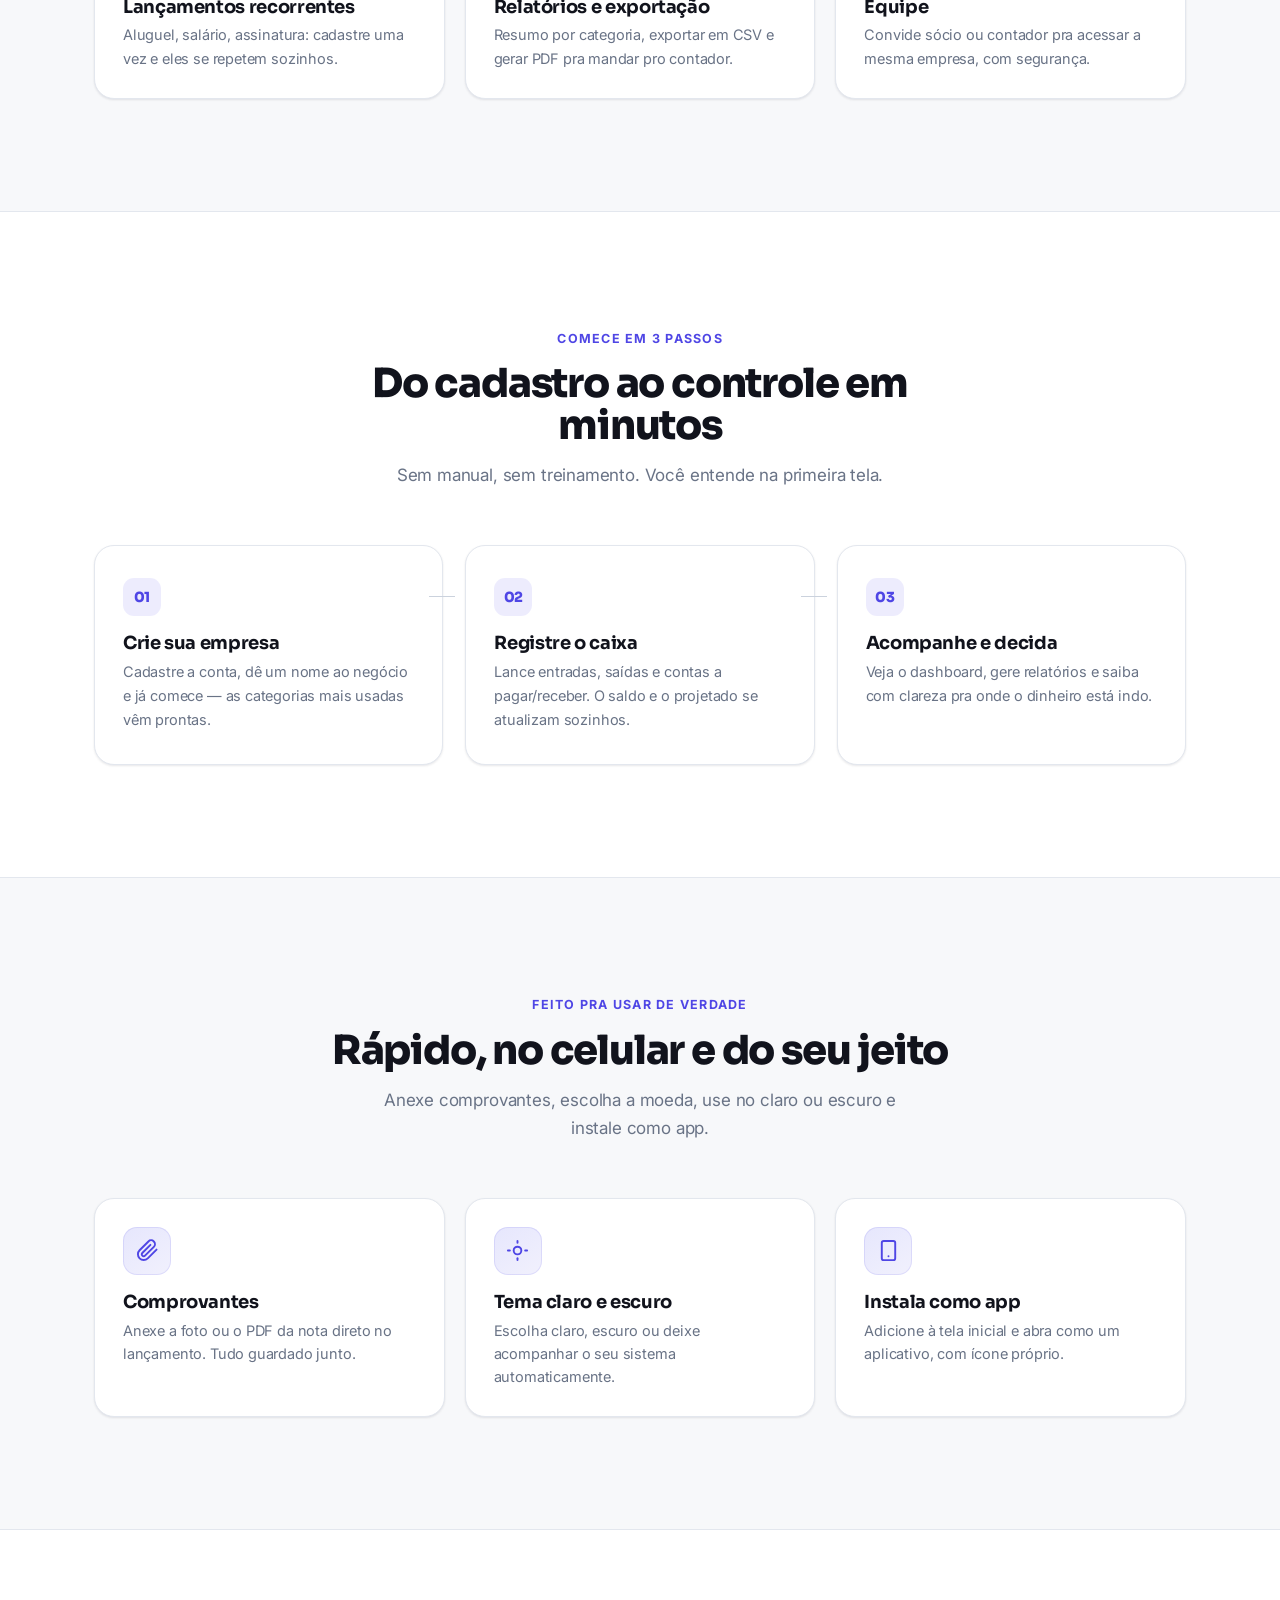
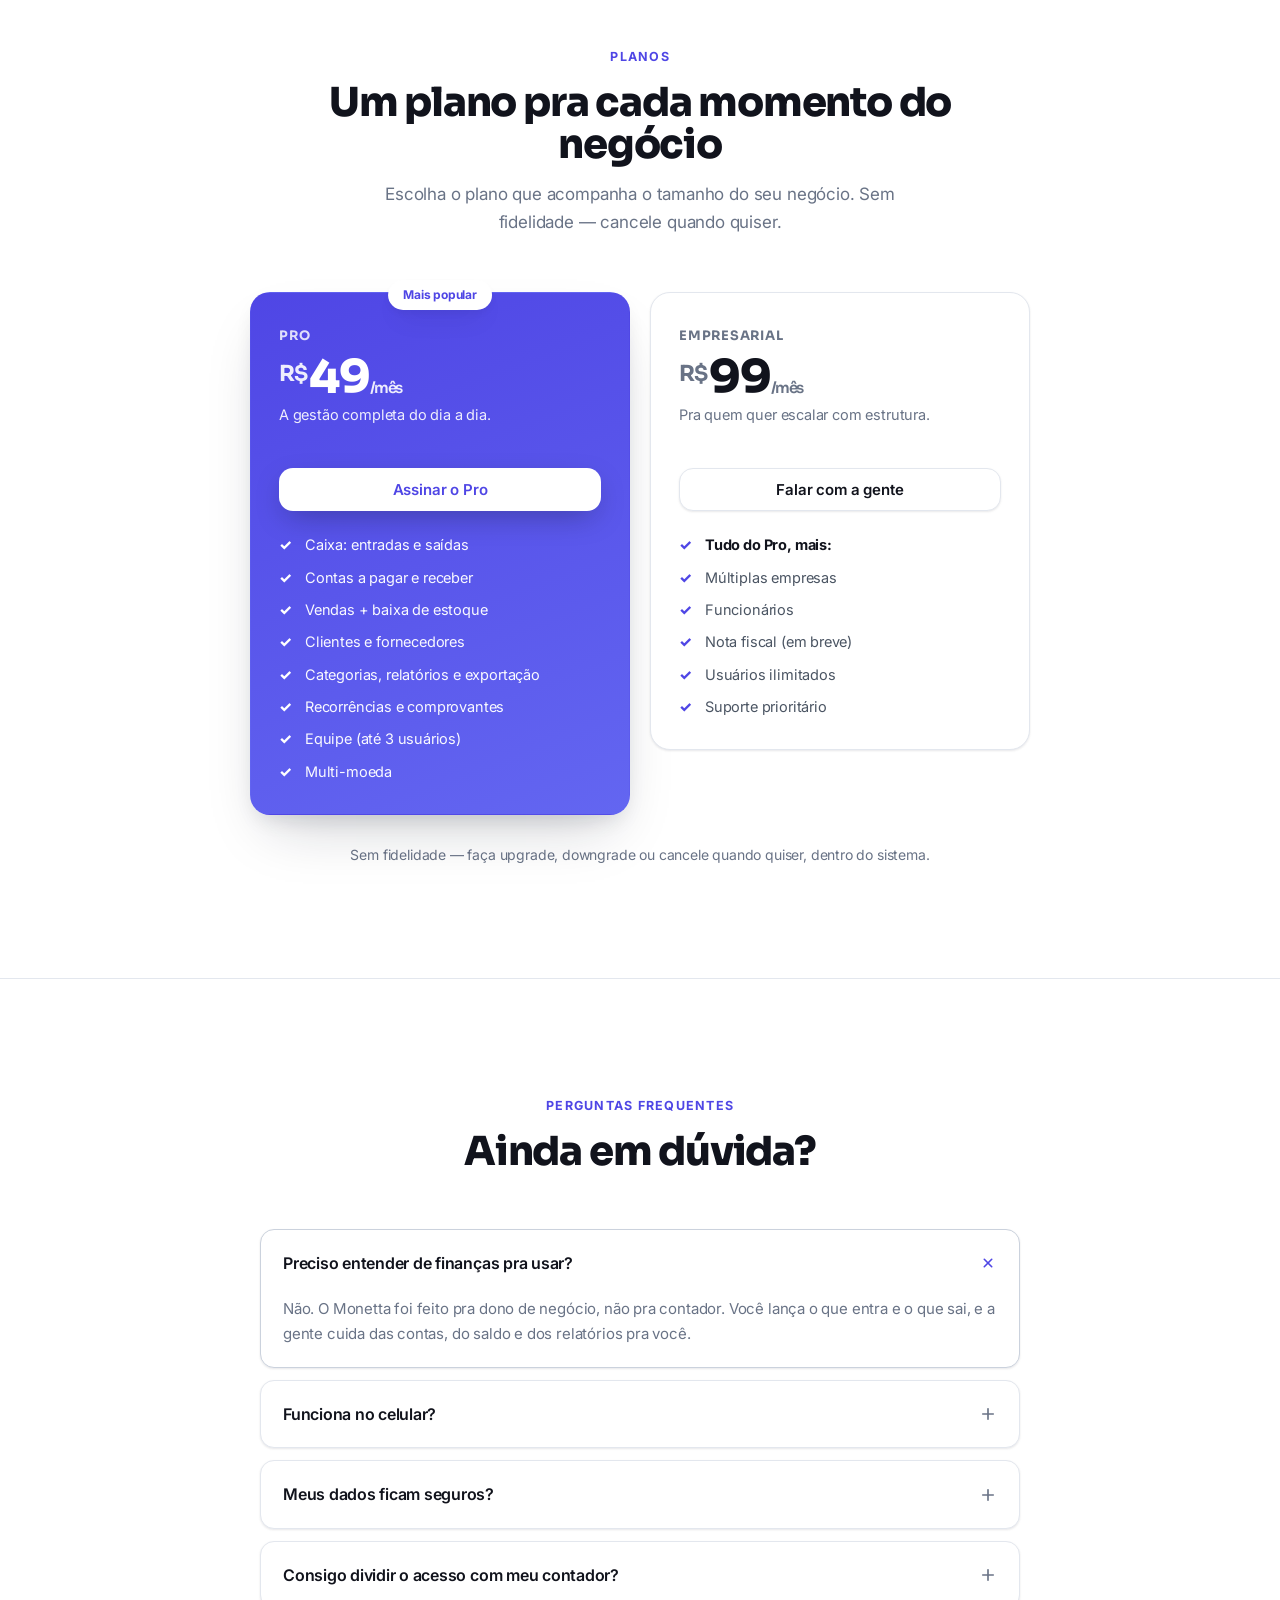
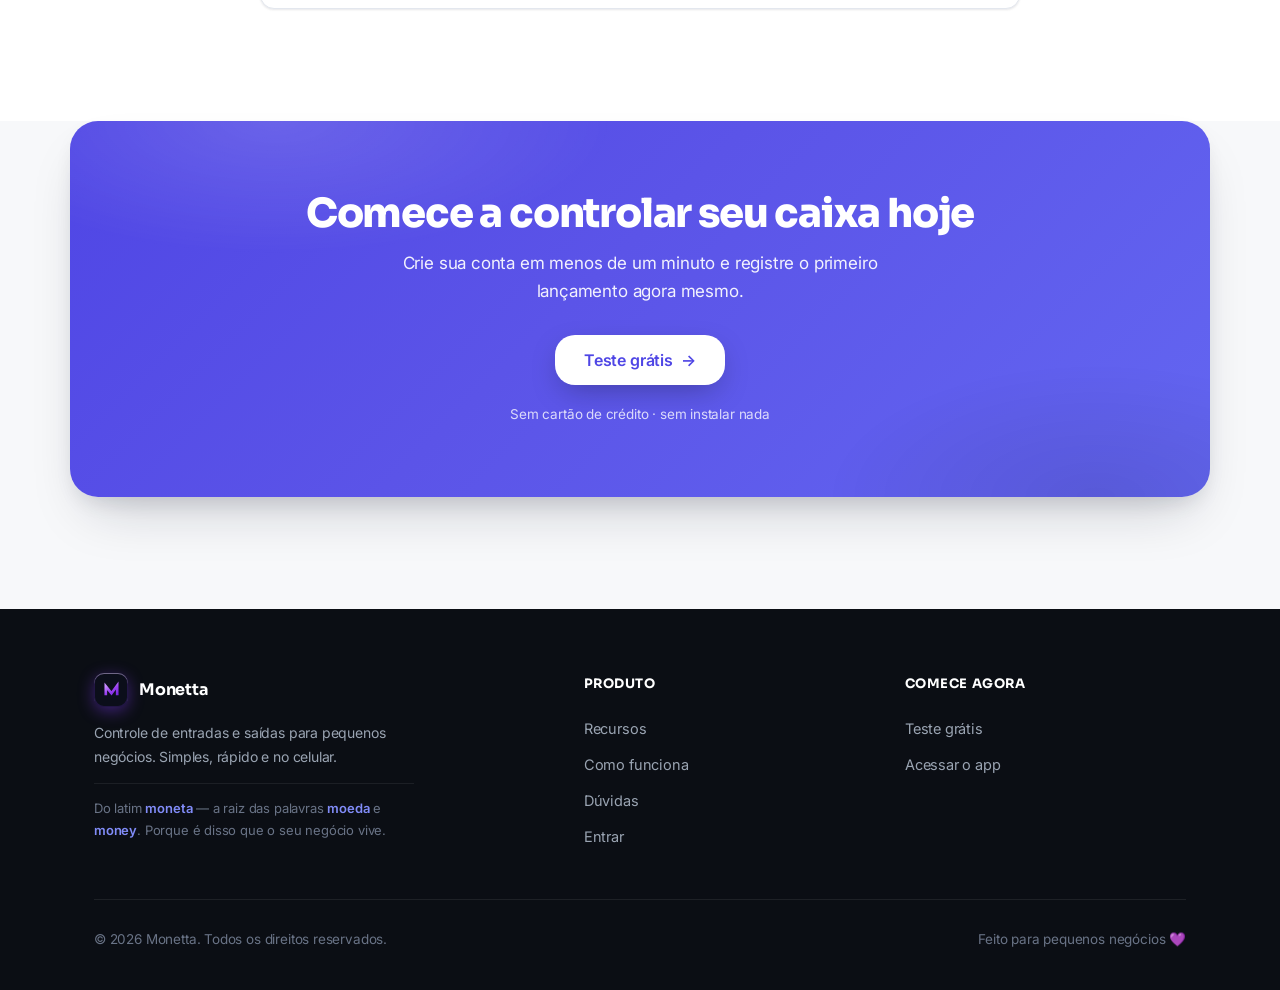
==== commit d46423c5: "feat(brand): logo Monetta — M roxo angular no navy (ícone + marca) - icon.svg/favicon.svg recriam o " ====
--- a/index.html
+++ b/index.html
@@ -73,7 +73,7 @@
     .nav__in{display:flex;align-items:center;justify-content:space-between;height:72px}
     .nav.is-scrolled{background:rgba(9,11,17,.72);backdrop-filter:saturate(160%) blur(16px);border-bottom:1px solid rgba(255,255,255,.08)}
     .brand{display:flex;align-items:center;gap:11px;color:#fff;font-family:'Sora';font-weight:700;font-size:17px;letter-spacing:-.02em}
-    .brand__mark{width:34px;height:34px;border-radius:10px;background:linear-gradient(150deg,#A78BFA,#7C3AED);display:flex;align-items:center;justify-content:center;color:#fff;font-family:'Sora';font-weight:800;font-size:18px;box-shadow:0 4px 14px rgba(124,58,237,.5);position:relative}
+    .brand__mark{width:34px;height:34px;border-radius:10px;background:#0B0E1A;display:flex;align-items:center;justify-content:center;color:#fff;font-family:'Sora';font-weight:800;font-size:18px;box-shadow:0 4px 16px rgba(124,58,237,.45),inset 0 0 0 1px rgba(124,58,237,.2);position:relative}
     .brand__mark::after{content:"";position:absolute;inset:0;border-radius:inherit;box-shadow:inset 0 1px 0 rgba(255,255,255,.35)}
     .nav__links{display:flex;align-items:center;gap:30px}
     .nav__links a.lnk{color:rgba(255,255,255,.72);font-size:14.5px;font-weight:500;transition:color .2s}
@@ -267,7 +267,7 @@
 </head>
 <body>
   <nav class="nav" id="nav"><div class="wrap nav__in">
-    <a class="brand" href="#top"><span class="brand__mark"><svg width="18" height="18" viewBox="0 0 20 20" fill="none" stroke="#fff" stroke-width="2.6" stroke-linejoin="round" stroke-linecap="round"><polyline points="3.4,15.5 3.4,6 10,12.2 16.6,6 16.6,15.5"/></svg></span> Monetta</a>
+    <a class="brand" href="#top"><span class="brand__mark"><svg width="19" height="19" viewBox="0 0 20 20"><defs><linearGradient id="mg" x1="0.12" y1="0" x2="0.82" y2="1"><stop offset="0" stop-color="#C68BFF"/><stop offset="0.5" stop-color="#9A3FF0"/><stop offset="1" stop-color="#7A28DD"/></linearGradient></defs><path d="M4 15 L4 5.6 L10 13 L16 4.8 L16 15" fill="none" stroke="url(#mg)" stroke-width="2.8" stroke-linejoin="miter" stroke-linecap="butt"/></svg></span> Monetta</a>
     <div class="nav__links">
       <a class="lnk" href="#recursos">Recursos</a>
       <a class="lnk" href="#como">Como funciona</a>
@@ -443,7 +443,7 @@
   <footer><div class="wrap">
     <div class="foot">
       <div class="foot__brand-col">
-        <div class="foot__brand"><span class="brand__mark"><svg width="18" height="18" viewBox="0 0 20 20" fill="none" stroke="#fff" stroke-width="2.6" stroke-linejoin="round" stroke-linecap="round"><polyline points="3.4,15.5 3.4,6 10,12.2 16.6,6 16.6,15.5"/></svg></span> Monetta</div>
+        <div class="foot__brand"><span class="brand__mark"><svg width="19" height="19" viewBox="0 0 20 20"><defs><linearGradient id="mg" x1="0.12" y1="0" x2="0.82" y2="1"><stop offset="0" stop-color="#C68BFF"/><stop offset="0.5" stop-color="#9A3FF0"/><stop offset="1" stop-color="#7A28DD"/></linearGradient></defs><path d="M4 15 L4 5.6 L10 13 L16 4.8 L16 15" fill="none" stroke="url(#mg)" stroke-width="2.8" stroke-linejoin="miter" stroke-linecap="butt"/></svg></span> Monetta</div>
         <p class="foot__desc">Controle de entradas e saídas para pequenos negócios. Simples, rápido e no celular.</p>
         <p class="foot__meaning">Do latim <em>moneta</em> — a raiz das palavras <em>moeda</em> e <em>money</em>. Porque é disso que o seu negócio vive.</p>
       </div>
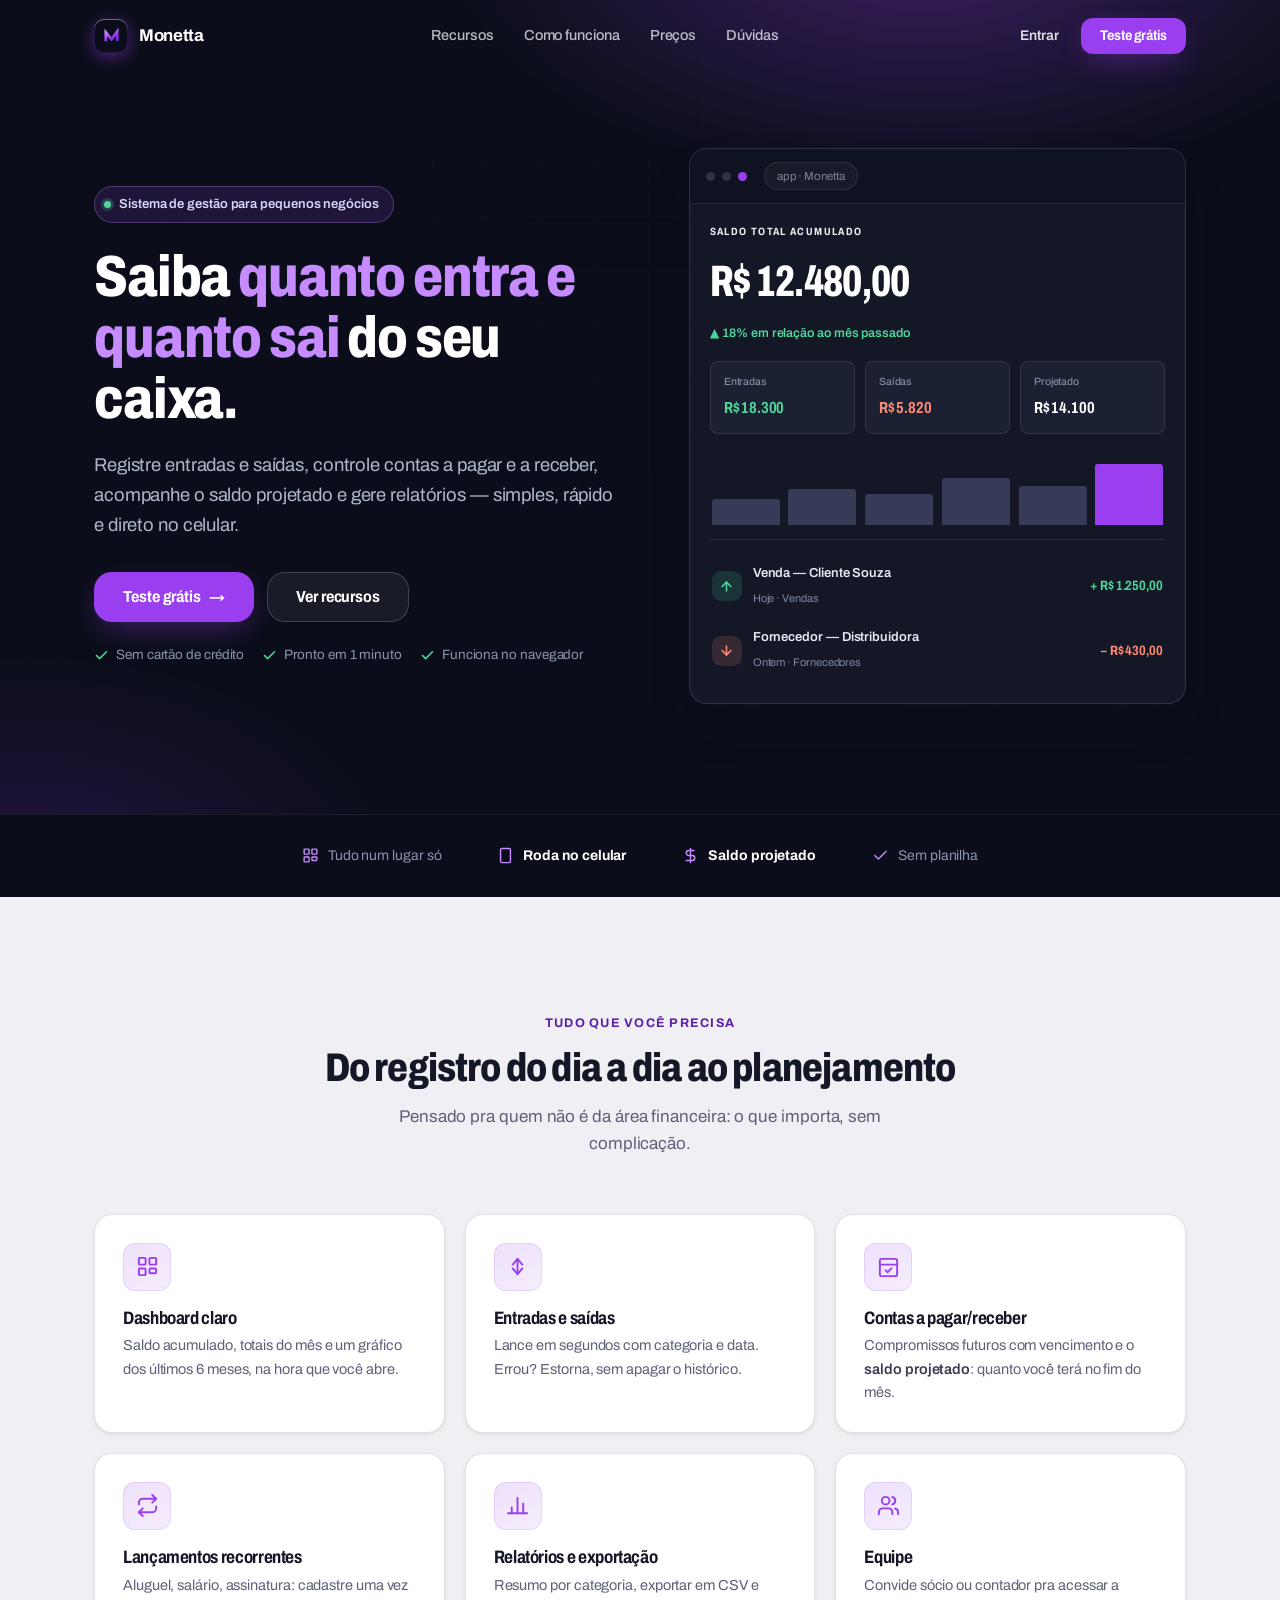
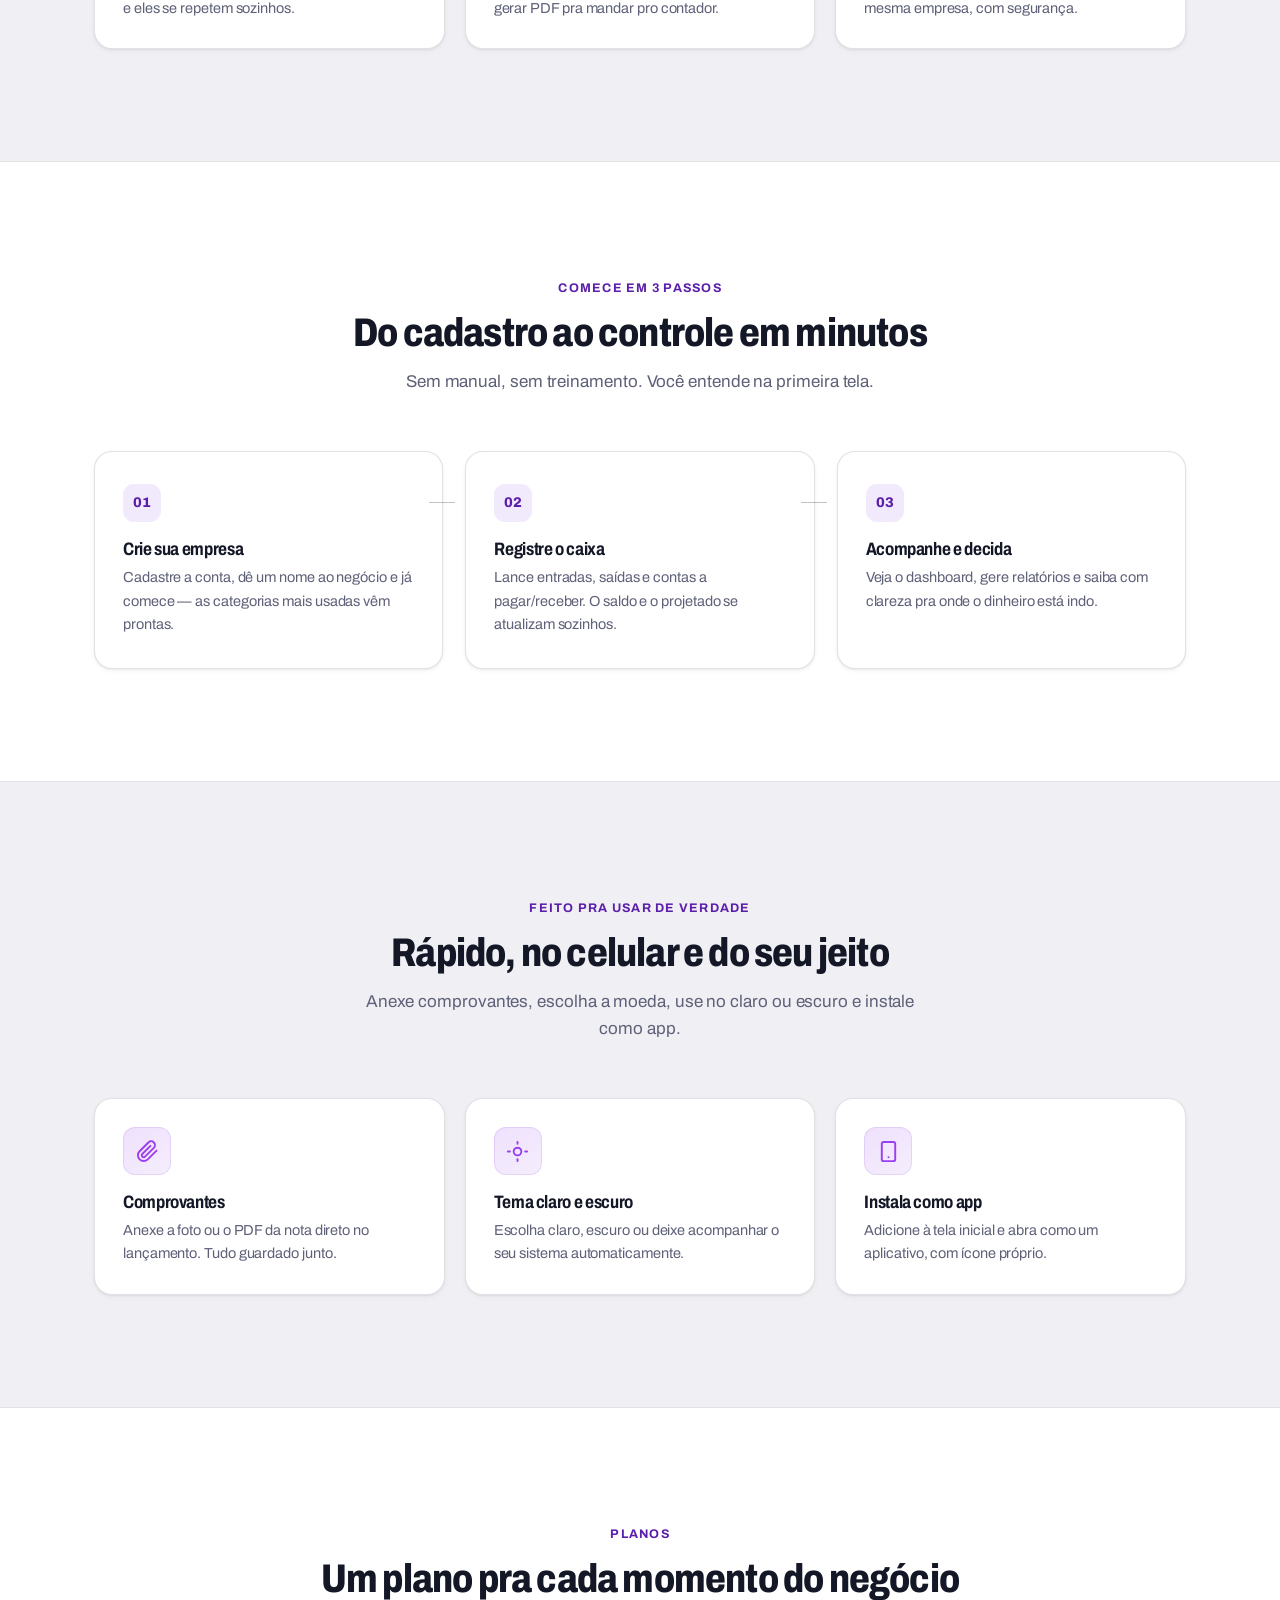
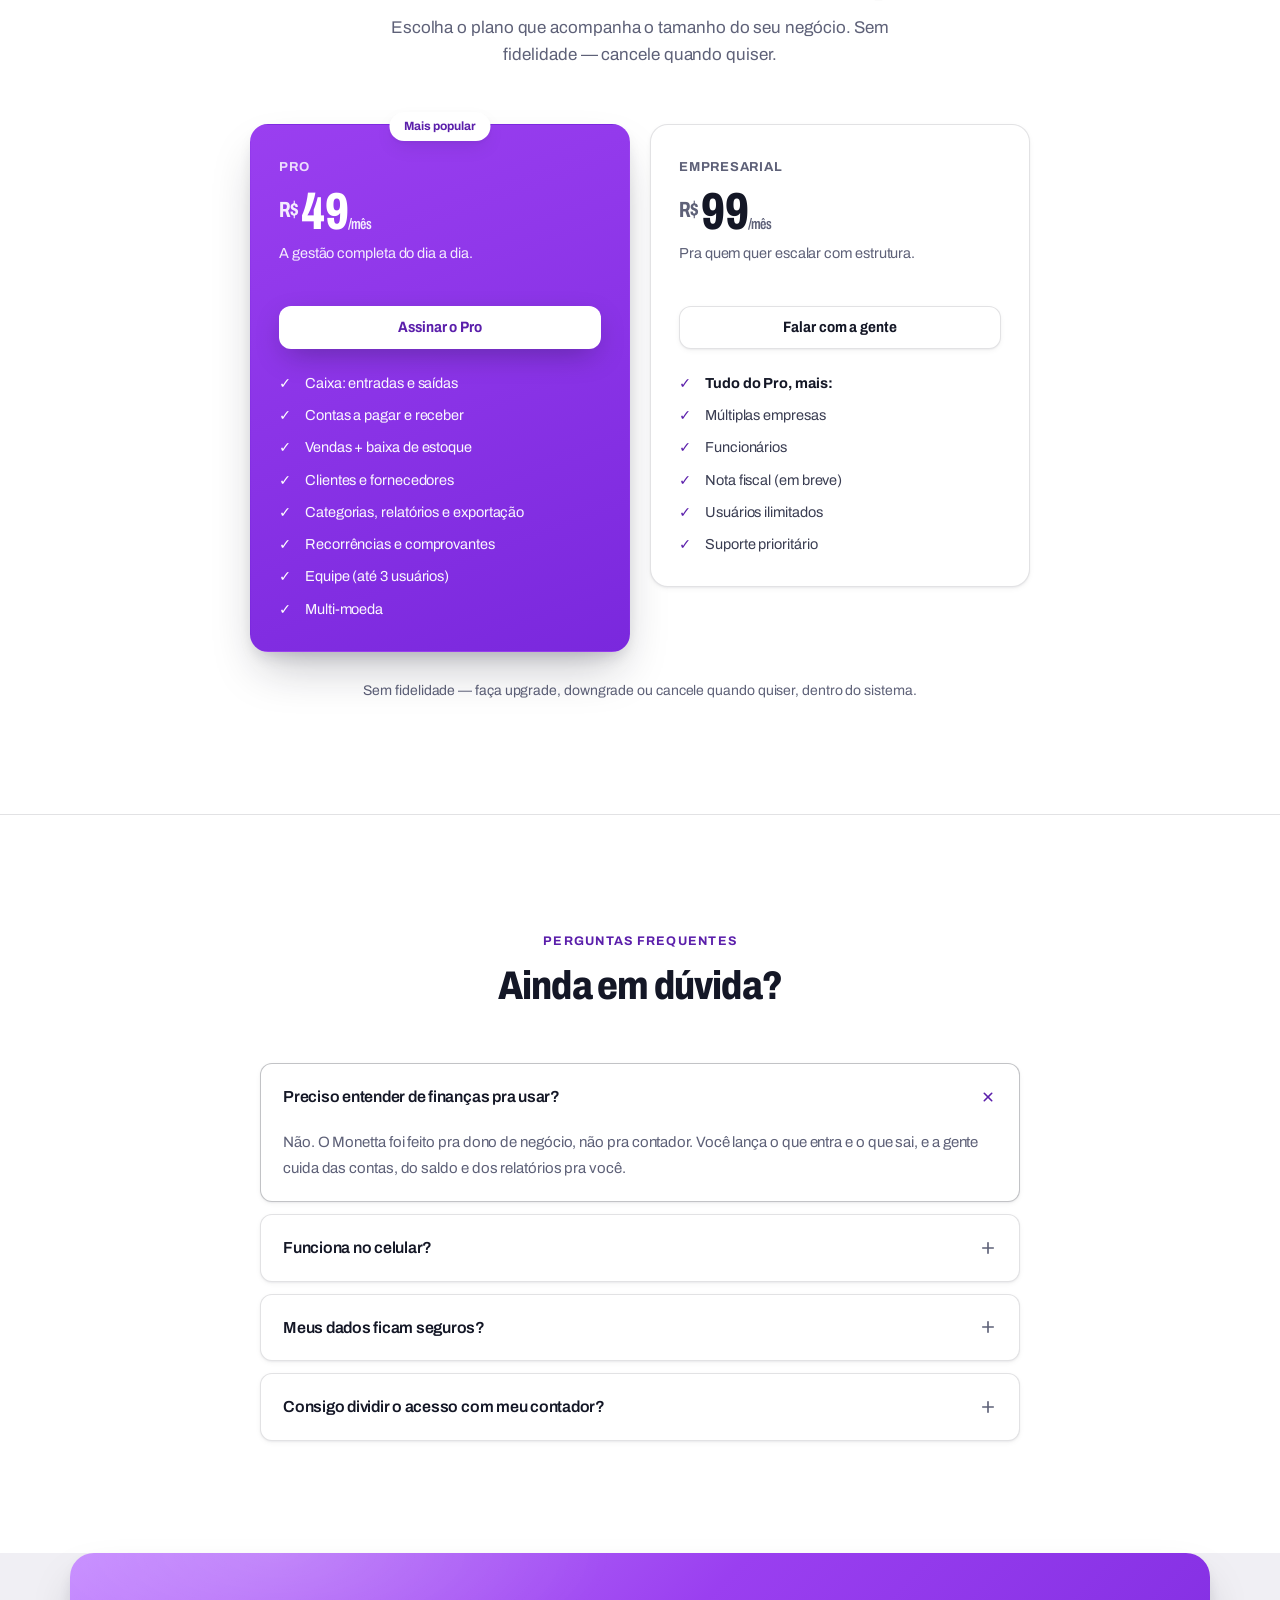
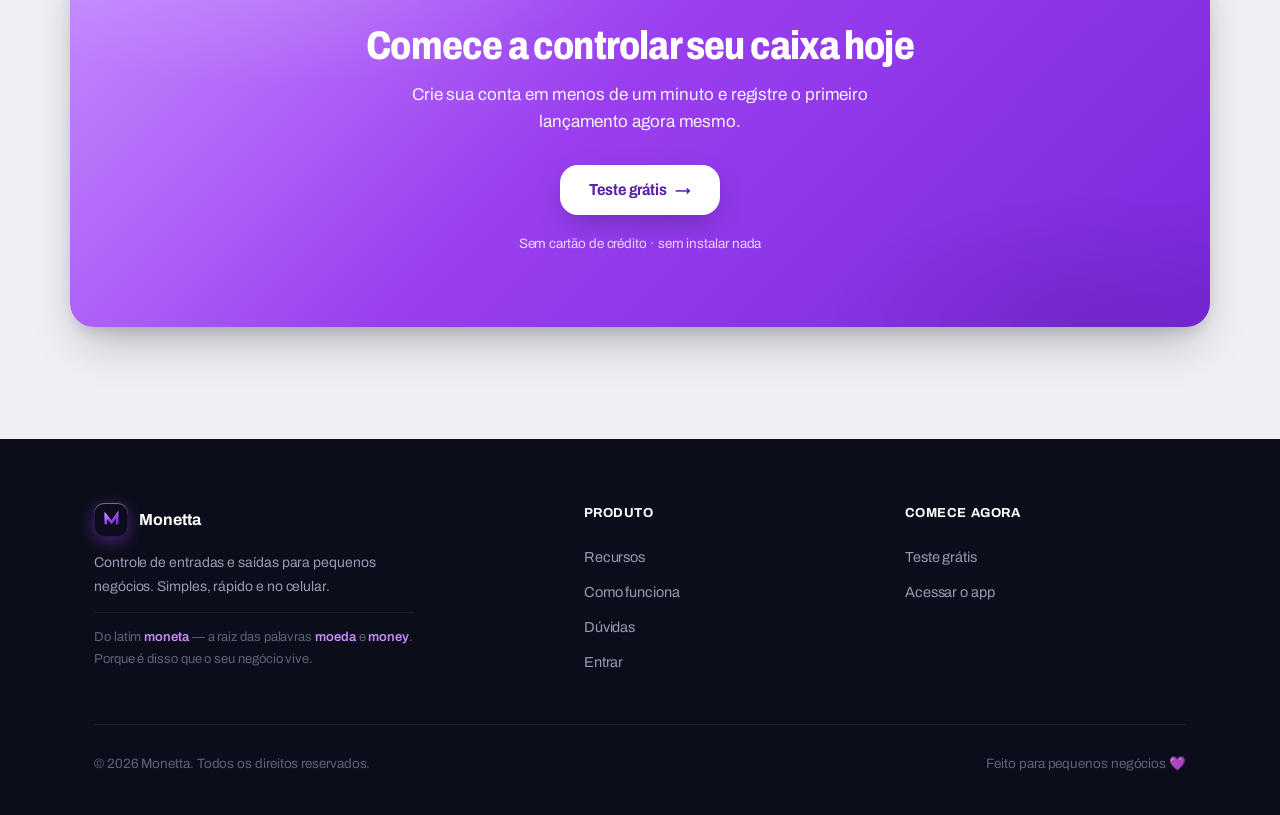
==== commit ae942705: "feat(ui): permissões legíveis, landing na identidade do app, login ajustado Equipe — Permissões - Pa" ====
--- a/index.html
+++ b/index.html
@@ -12,57 +12,69 @@
   <meta property="og:type" content="website" />
   <link rel="preconnect" href="https://fonts.googleapis.com" />
   <link rel="preconnect" href="https://fonts.gstatic.com" crossorigin />
-  <link href="https://fonts.googleapis.com/css2?family=Inter:wght@400;500;600;700&family=Sora:wght@600;700;800&display=swap" rel="stylesheet" />
+  <link href="https://fonts.googleapis.com/css2?family=Archivo:wdth,wght@62..125,400..800&display=swap" rel="stylesheet" />
   <script>document.documentElement.classList.add('has-js')</script>
   <style>
+    /* ────────────────────────────────────────────────────────────────────────
+       Os mesmos tokens do app (css/base.css). O site estava em Inter + Sora e
+       no indigo #4F46E5 — a paleta de framework que o app abandonou justamente
+       por deixar tudo com cara de template. Quem vinha da landing entrava num
+       produto que parecia outro.
+
+       Aqui é a paleta do LOGO: os três violetas do gradiente do "M" e o navy
+       do tile (#0B0E1A).
+       ──────────────────────────────────────────────────────────────────────── */
     :root{
-      /* accent */
-      --indigo:#4F46E5; --indigo-2:#6366F1; --indigo-3:#818CF8;
-      --green:#10B981; --rose:#FB7185;
-      /* neutral ramp (cool) */
-      --n0:#FFFFFF; --n50:#F7F8FA; --n100:#EFF1F5; --n200:#E3E7EE;
-      --n300:#CBD2DD; --n400:#9AA4B2; --n500:#697386; --n600:#4B5563;
-      --n700:#374151; --n800:#1B2030; --n900:#0B0E14;
-      /* surfaces */
-      --bg:var(--n50); --surface:var(--n0); --ink:#11131C; --ink-2:var(--n600);
+      /* violeta do "M": claro / núcleo / profundo */
+      --violeta-3:#C68BFF; --violeta:#9A3FF0; --violeta-2:#7A28DD;
+      /* direção do dinheiro — fora da marca de propósito */
+      --green:#0F6B47; --green-claro:#4ED598; --rose:#B3261E; --rose-claro:#FF8A75;
+      /* neutros puxando pro navy do tile, não cinza-azulado de painel */
+      --n0:#FFFFFF; --n50:#F0EFF4; --n100:#E7E5EE; --n200:rgba(20,23,38,.12);
+      --n300:rgba(20,23,38,.26); --n400:#969AB0; --n500:#5E6178; --n600:#3A3D52;
+      --n700:#2A2D40; --n800:#131726; --n900:#0B0E1A;
+      /* superfícies */
+      --bg:var(--n50); --surface:var(--n0); --ink:#141726; --ink-2:var(--n600);
       --muted:var(--n500); --border:var(--n200);
-      /* elevation — layered, tinted */
-      --sh-sm:0 1px 2px rgba(16,24,40,.05), 0 1px 3px rgba(16,24,40,.05);
-      --sh-md:0 4px 10px -3px rgba(16,24,40,.08), 0 14px 28px -10px rgba(16,24,40,.12);
-      --sh-lg:0 10px 22px -8px rgba(16,24,40,.14), 0 28px 56px -20px rgba(16,24,40,.22);
-      --sh-indigo:0 10px 30px -8px rgba(79,70,229,.5);
-      /* radius */
-      --r-sm:10px; --r:14px; --r-lg:20px; --r-xl:28px;
-      --ease:cubic-bezier(.16,1,.3,1);
+      /* violeta que passa como TEXTO sobre branco (7.9:1); o #9A3FF0 puro não passa */
+      --violeta-texto:#5B1FAB;
+      /* elevação em camadas, com o tinte do navy */
+      --sh-sm:0 1px 2px rgba(20,23,38,.05), 0 2px 6px -1px rgba(20,23,38,.06);
+      --sh-md:0 2px 4px -1px rgba(20,23,38,.06), 0 8px 20px -4px rgba(20,23,38,.10);
+      --sh-lg:0 8px 16px -6px rgba(20,23,38,.18), 0 24px 48px -12px rgba(20,23,38,.28);
+      --sh-violeta:0 10px 30px -8px rgba(154,63,240,.45);
+      /* a curva do tile: rx 116 em 512 = 23% do lado */
+      --r-sm:8px; --r:12px; --r-lg:18px; --r-xl:24px;
+      --ease:cubic-bezier(.22,1,.36,1);
     }
     *{box-sizing:border-box;margin:0;padding:0}
     html{scroll-behavior:smooth}
     body{
-      font-family:'Inter',system-ui,sans-serif;color:var(--ink);background:var(--bg);
-      line-height:1.65;-webkit-font-smoothing:antialiased;text-rendering:optimizeLegibility;
-      letter-spacing:-.011em;overflow-x:clip;
+      font-family:'Archivo',system-ui,sans-serif;color:var(--ink);background:var(--bg);
+      line-height:1.6;-webkit-font-smoothing:antialiased;text-rendering:optimizeLegibility;
+      letter-spacing:-.005em;overflow-x:clip;
     }
     a{color:inherit;text-decoration:none}
-    h1,h2,h3{font-family:'Sora',sans-serif;letter-spacing:-.03em;line-height:1.05}
-    ::selection{background:rgba(99,102,241,.25)}
+    h1,h2,h3{font-family:'Archivo',sans-serif;font-stretch:82%;letter-spacing:-.02em;line-height:1.05}
+    ::selection{background:rgba(154,63,240,.24)}
     .wrap{max-width:1140px;margin:0 auto;padding:0 24px}
 
     /* ---- buttons ---------------------------------------------------------- */
     .btn{
       --b:transparent;
       display:inline-flex;align-items:center;justify-content:center;gap:8px;
-      font-family:inherit;font-weight:600;font-size:15px;line-height:1;
+      font-family:inherit;font-weight:700;font-stretch:88%;font-size:15px;line-height:1;
       padding:13px 22px;border-radius:var(--r);cursor:pointer;border:1px solid var(--b);
       transition:transform .2s var(--ease),box-shadow .2s var(--ease),background .2s var(--ease),border-color .2s var(--ease);
       will-change:transform;
     }
     .btn:active{transform:translateY(0) scale(.985)}
-    .btn:focus-visible{outline:none;box-shadow:0 0 0 3px rgba(129,140,248,.55)}
-    .btn--primary{background:var(--indigo);color:#fff;box-shadow:var(--sh-indigo)}
-    .btn--primary:hover{transform:translateY(-2px);box-shadow:0 16px 38px -10px rgba(79,70,229,.6)}
+    .btn:focus-visible{outline:none;box-shadow:0 0 0 3px rgba(198,139,255,.55)}
+    .btn--primary{background:var(--violeta);color:#fff;box-shadow:var(--sh-violeta)}
+    .btn--primary:hover{transform:translateY(-2px);box-shadow:0 16px 38px -10px rgba(122,40,221,.6)}
     .btn--ghost{background:rgba(255,255,255,.06);color:#fff;--b:rgba(255,255,255,.18);backdrop-filter:blur(6px)}
     .btn--ghost:hover{background:rgba(255,255,255,.14);border-color:rgba(255,255,255,.32)}
-    .btn--light{background:#fff;color:var(--indigo);box-shadow:0 10px 30px -8px rgba(11,14,20,.35)}
+    .btn--light{background:#fff;color:var(--violeta-texto);box-shadow:0 10px 30px -8px rgba(11,14,20,.35)}
     .btn--light:hover{transform:translateY(-2px);box-shadow:0 18px 42px -10px rgba(11,14,20,.45)}
     .btn--lg{padding:16px 28px;font-size:16px;border-radius:var(--r-lg)}
     .arrow{transition:transform .25s var(--ease)}
@@ -72,8 +84,8 @@
     .nav{position:fixed;top:0;left:0;right:0;z-index:50;transition:background .3s var(--ease),border-color .3s var(--ease),backdrop-filter .3s var(--ease)}
     .nav__in{display:flex;align-items:center;justify-content:space-between;height:72px}
     .nav.is-scrolled{background:rgba(9,11,17,.72);backdrop-filter:saturate(160%) blur(16px);border-bottom:1px solid rgba(255,255,255,.08)}
-    .brand{display:flex;align-items:center;gap:11px;color:#fff;font-family:'Sora';font-weight:700;font-size:17px;letter-spacing:-.02em}
-    .brand__mark{width:34px;height:34px;border-radius:10px;background:#0B0E1A;display:flex;align-items:center;justify-content:center;color:#fff;font-family:'Sora';font-weight:800;font-size:18px;box-shadow:0 4px 16px rgba(124,58,237,.45),inset 0 0 0 1px rgba(124,58,237,.2);position:relative}
+    .brand{display:flex;align-items:center;gap:11px;color:#fff;font-family:'Archivo';font-weight:700;font-size:17px;letter-spacing:-.02em}
+    .brand__mark{width:34px;height:34px;border-radius:10px;background:#0B0E1A;display:flex;align-items:center;justify-content:center;color:#fff;font-family:'Archivo';font-weight:800;font-size:18px;box-shadow:0 4px 16px rgba(154,63,240,.45),inset 0 0 0 1px rgba(154,63,240,.2);position:relative}
     .brand__mark::after{content:"";position:absolute;inset:0;border-radius:inherit;box-shadow:inset 0 1px 0 rgba(255,255,255,.35)}
     .nav__links{display:flex;align-items:center;gap:30px}
     .nav__links a.lnk{color:rgba(255,255,255,.72);font-size:14.5px;font-weight:500;transition:color .2s}
@@ -86,70 +98,70 @@
     /* ---- hero ------------------------------------------------------------- */
     .hero{position:relative;background:var(--n900);color:#fff;overflow:hidden;padding:148px 0 110px}
     .hero::before{content:"";position:absolute;inset:0;pointer-events:none;background:
-      radial-gradient(60% 50% at 72% -8%,rgba(99,102,241,.34),transparent 62%),
-      radial-gradient(48% 46% at 2% 108%,rgba(79,70,229,.2),transparent 60%)}
+      radial-gradient(60% 50% at 72% -8%,rgba(154,63,240,.34),transparent 62%),
+      radial-gradient(48% 46% at 2% 108%,rgba(122,40,221,.2),transparent 60%)}
     .hero::after{content:"";position:absolute;inset:0;pointer-events:none;opacity:.5;
       background-image:linear-gradient(rgba(255,255,255,.035) 1px,transparent 1px),linear-gradient(90deg,rgba(255,255,255,.035) 1px,transparent 1px);
       background-size:54px 54px;mask-image:radial-gradient(75% 60% at 50% 30%,#000,transparent 78%)}
     .hero__in{position:relative;display:grid;grid-template-columns:1.04fr .96fr;gap:56px;align-items:center}
-    .pill{display:inline-flex;align-items:center;gap:8px;font-size:13px;font-weight:600;color:#d4d7fb;background:rgba(99,102,241,.14);border:1px solid rgba(129,140,248,.3);padding:7px 14px 7px 9px;border-radius:999px;margin-bottom:24px}
-    .pill .dot{width:7px;height:7px;border-radius:50%;background:var(--green);box-shadow:0 0 0 3px rgba(16,185,129,.25)}
+    .pill{display:inline-flex;align-items:center;gap:8px;font-size:13px;font-weight:600;color:#d4d7fb;background:rgba(154,63,240,.14);border:1px solid rgba(198,139,255,.3);padding:7px 14px 7px 9px;border-radius:999px;margin-bottom:24px}
+    .pill .dot{width:7px;height:7px;border-radius:50%;background:var(--green-claro);box-shadow:0 0 0 3px rgba(78,213,152,.22)}
     h1{font-size:clamp(36px,5.4vw,58px);font-weight:800;margin-bottom:22px}
-    h1 .hl{background:linear-gradient(110deg,var(--indigo-3) 10%,#5EEAD4 90%);-webkit-background-clip:text;background-clip:text;color:transparent}
+    h1 .hl{color:var(--violeta-3)}
     .hero p.lead{font-size:18.5px;color:#aeb6c8;max-width:520px;margin-bottom:32px;letter-spacing:-.006em}
     .hero__cta{display:flex;gap:13px;flex-wrap:wrap}
     .hero__trust{margin-top:22px;display:flex;align-items:center;gap:18px;flex-wrap:wrap;color:#8b94aa;font-size:13.5px}
     .hero__trust span{display:inline-flex;align-items:center;gap:7px}
-    .hero__trust svg{color:var(--green)}
+    .hero__trust svg{color:var(--green-claro)}
 
     /* ---- product mock ----------------------------------------------------- */
     .mock-shell{position:relative}
-    .mock-shell::before{content:"";position:absolute;inset:-12% -8% -16% -8%;background:radial-gradient(closest-side,rgba(99,102,241,.4),transparent 72%);filter:blur(20px);z-index:0}
-    .mock{position:relative;z-index:1;background:#0F131B;border:1px solid #222a37;border-radius:var(--r-lg);box-shadow:var(--sh-lg),0 0 0 1px rgba(255,255,255,.02) inset;overflow:hidden}
-    .mock__bar{display:flex;align-items:center;gap:7px;padding:13px 16px;border-bottom:1px solid #1d2530;background:#0C0F16}
-    .mock__bar i{width:11px;height:11px;border-radius:50%;background:#2c3543}
-    .mock__bar i:nth-child(1){background:#ef5f5f}.mock__bar i:nth-child(2){background:#f6b73c}.mock__bar i:nth-child(3){background:#3fcf68}
-    .mock__url{margin-left:10px;font-size:11.5px;color:#6b7689;background:#141a24;border:1px solid #222a37;border-radius:7px;padding:4px 12px}
+    .mock-shell::before{content:"";position:absolute;inset:-12% -8% -16% -8%;background:radial-gradient(closest-side,rgba(154,63,240,.4),transparent 72%);filter:blur(20px);z-index:0}
+    .mock{position:relative;z-index:1;background:#131726;border:1px solid rgba(237,238,244,.12);border-radius:var(--r-lg);box-shadow:var(--sh-lg),0 0 0 1px rgba(255,255,255,.02) inset;overflow:hidden}
+    .mock__bar{display:flex;align-items:center;gap:7px;padding:13px 16px;border-bottom:1px solid rgba(237,238,244,.10);background:#0F1220}
+    .mock__bar i{width:9px;height:9px;border-radius:50%;background:#2E3348}
+    .mock__bar i:nth-child(3){background:var(--violeta)}
+    .mock__url{margin-left:10px;font-size:11.5px;color:#7E8296;background:rgba(237,238,244,.04);border:1px solid rgba(237,238,244,.10);border-radius:999px;padding:4px 12px}
     .mock__body{padding:20px}
-    .mock__label{font-size:10.5px;letter-spacing:.13em;text-transform:uppercase;color:#7f8aa3;font-weight:700}
-    .mock__saldo{font-family:'Sora';font-size:40px;font-weight:700;color:#fff;margin:5px 0 2px;letter-spacing:-.025em}
-    .mock__delta{font-size:12.5px;color:var(--green);font-weight:600;margin-bottom:18px;display:inline-flex;align-items:center;gap:5px}
+    .mock__label{font-size:10.5px;letter-spacing:.13em;text-transform:uppercase;color:#EDEEF4;font-weight:700;font-stretch:82%}
+    .mock__saldo{font-family:'Archivo';font-size:44px;font-weight:800;font-stretch:68%;color:#fff;margin:5px 0 2px;letter-spacing:-.015em;font-variant-numeric:tabular-nums}
+    .mock__delta{font-size:12.5px;color:var(--green-claro);font-weight:600;margin-bottom:18px;display:inline-flex;align-items:center;gap:5px}
     .mock__row{display:grid;grid-template-columns:1fr 1fr 1fr;gap:10px;margin-bottom:18px}
-    .mock__stat{background:#10151D;border:1px solid #1f2733;border-radius:var(--r-sm);padding:12px 13px}
+    .mock__stat{background:#1B2032;border:1px solid rgba(237,238,244,.10);border-radius:var(--r-sm);padding:12px 13px}
     .mock__stat span{display:block;font-size:10.5px;color:#7f8aa3;margin-bottom:5px;font-weight:500}
-    .mock__stat b{font-size:16px;font-weight:700;font-family:'Sora';letter-spacing:-.02em}
-    .mock__bars{display:flex;align-items:flex-end;gap:9px;height:88px;padding:8px 2px 14px;border-bottom:1px solid #1d2530;margin-bottom:14px}
-    .mock__bars i{flex:1;border-radius:5px 5px 2px 2px;background:linear-gradient(180deg,var(--indigo-2),var(--indigo));position:relative;transform:scaleY(0);transform-origin:bottom;animation:grow .9s var(--ease) forwards}
-    .mock__bars i:last-child{background:linear-gradient(180deg,#5EEAD4,var(--green))}
+    .mock__stat b{font-size:16px;font-weight:700;font-family:'Archivo';font-stretch:74%;letter-spacing:-.01em;font-variant-numeric:tabular-nums}
+    .mock__bars{display:flex;align-items:flex-end;gap:9px;height:88px;padding:8px 2px 14px;border-bottom:1px solid rgba(237,238,244,.10);margin-bottom:14px}
+    .mock__bars i{flex:1;border-radius:3px 3px 0 0;background:#363B57;position:relative;transform:scaleY(0);transform-origin:bottom;animation:grow .9s var(--ease) forwards}
+    .mock__bars i:last-child{background:var(--violeta)}
     @keyframes grow{to{transform:scaleY(1)}}
     .mock__tx{display:flex;align-items:center;gap:11px;padding:9px 2px}
     .mock__tx .ic{width:30px;height:30px;border-radius:9px;display:flex;align-items:center;justify-content:center;flex:0 0 auto}
-    .mock__tx .ic.in{background:rgba(16,185,129,.14);color:#34d399}
-    .mock__tx .ic.out{background:rgba(251,113,133,.14);color:var(--rose)}
+    .mock__tx .ic.in{background:rgba(78,213,152,.15);color:var(--green-claro)}
+    .mock__tx .ic.out{background:rgba(255,138,117,.15);color:var(--rose-claro)}
     .mock__tx .t{flex:1;min-width:0}
     .mock__tx .t b{display:block;font-size:13px;font-weight:600;color:#e6e9f0}
     .mock__tx .t span{font-size:11px;color:#7f8aa3}
-    .mock__tx .v{font-size:13.5px;font-weight:700;font-family:'Sora'}
-    .v.in{color:#34d399}.v.out{color:var(--rose)}
+    .mock__tx .v{font-size:13.5px;font-weight:700;font-stretch:78%;font-variant-numeric:tabular-nums}
+    .v.in{color:var(--green-claro)}.v.out{color:var(--rose-claro)}
 
     /* ---- marquee / value strip -------------------------------------------- */
     .strip{background:var(--n900);border-top:1px solid rgba(255,255,255,.06);padding:30px 0}
     .strip__in{display:flex;justify-content:center;gap:14px 56px;flex-wrap:wrap;color:#8b94aa;font-size:14px}
-    .strip__in b{color:#fff;font-family:'Sora';font-weight:700}
+    .strip__in b{color:#fff;font-family:'Archivo';font-weight:700}
     .strip__item{display:inline-flex;align-items:center;gap:9px}
-    .strip__item svg{color:var(--indigo-3)}
+    .strip__item svg{color:var(--violeta-3)}
 
     /* ---- sections --------------------------------------------------------- */
     section.block{padding:112px 0}
     .section-head{max-width:680px;margin:0 auto 56px;text-align:center}
-    .eyebrow{display:inline-block;color:var(--indigo);font-weight:700;font-size:12.5px;letter-spacing:.1em;text-transform:uppercase;margin-bottom:14px}
+    .eyebrow{display:inline-block;color:var(--violeta-texto);font-weight:700;font-size:12.5px;letter-spacing:.1em;text-transform:uppercase;margin-bottom:14px}
     h2{font-size:clamp(28px,3.6vw,40px);font-weight:800;margin-bottom:14px}
     .sub{color:var(--muted);font-size:17px;max-width:560px;margin:0 auto}
 
     .grid{display:grid;grid-template-columns:repeat(3,1fr);gap:20px}
     .card{background:var(--surface);border:1px solid var(--border);border-radius:var(--r-lg);padding:28px;box-shadow:var(--sh-sm);transition:transform .28s var(--ease),box-shadow .28s var(--ease),border-color .28s var(--ease)}
     .card:hover{transform:translateY(-4px);box-shadow:var(--sh-md);border-color:var(--n300)}
-    .card__ic{width:48px;height:48px;border-radius:var(--r);background:linear-gradient(145deg,rgba(99,102,241,.16),rgba(79,70,229,.08));color:var(--indigo);display:flex;align-items:center;justify-content:center;margin-bottom:18px;box-shadow:inset 0 0 0 1px rgba(79,70,229,.12)}
+    .card__ic{width:48px;height:48px;border-radius:var(--r);background:linear-gradient(145deg,rgba(154,63,240,.16),rgba(122,40,221,.08));color:var(--violeta);display:flex;align-items:center;justify-content:center;margin-bottom:18px;box-shadow:inset 0 0 0 1px rgba(122,40,221,.12)}
     .card h3{font-size:18px;font-weight:700;margin-bottom:7px;letter-spacing:-.02em}
     .card p{color:var(--muted);font-size:14.5px;line-height:1.6}
     .card p b{color:var(--ink-2);font-weight:600}
@@ -157,7 +169,7 @@
     /* ---- how it works ----------------------------------------------------- */
     .steps{display:grid;grid-template-columns:repeat(3,1fr);gap:22px;counter-reset:step}
     .step{position:relative;background:var(--surface);border:1px solid var(--border);border-radius:var(--r-lg);padding:32px 28px;box-shadow:var(--sh-sm)}
-    .step__n{counter-increment:step;font-family:'Sora';font-weight:800;font-size:14px;color:var(--indigo);width:38px;height:38px;border-radius:11px;background:rgba(79,70,229,.1);display:flex;align-items:center;justify-content:center;margin-bottom:18px}
+    .step__n{counter-increment:step;font-family:'Archivo';font-weight:800;font-size:14px;color:var(--violeta-texto);width:38px;height:38px;border-radius:11px;background:rgba(122,40,221,.1);display:flex;align-items:center;justify-content:center;margin-bottom:18px}
     .step__n::before{content:counter(step,decimal-leading-zero)}
     .step h3{font-size:18px;font-weight:700;margin-bottom:7px;letter-spacing:-.02em}
     .step p{color:var(--muted);font-size:14.5px}
@@ -170,35 +182,35 @@
     .faq summary{list-style:none;cursor:pointer;padding:20px 22px;font-weight:600;font-size:16px;display:flex;align-items:center;justify-content:space-between;gap:16px;letter-spacing:-.015em}
     .faq summary::-webkit-details-marker{display:none}
     .faq summary .chev{flex:0 0 auto;color:var(--muted);transition:transform .25s var(--ease)}
-    .faq details[open] summary .chev{transform:rotate(45deg);color:var(--indigo)}
-    .faq summary:focus-visible{outline:none;box-shadow:inset 0 0 0 2px rgba(129,140,248,.6)}
+    .faq details[open] summary .chev{transform:rotate(45deg);color:var(--violeta-texto)}
+    .faq summary:focus-visible{outline:none;box-shadow:inset 0 0 0 2px rgba(198,139,255,.6)}
     .faq .ans{padding:0 22px 20px;color:var(--muted);font-size:15px;line-height:1.7}
 
     /* ---- planos / preços -------------------------------------------------- */
     .planos{display:grid;grid-template-columns:repeat(2,1fr);gap:20px;align-items:start;max-width:780px;margin:0 auto}
     .plano{position:relative;background:var(--surface);border:1px solid var(--border);border-radius:var(--r-lg);padding:32px 28px;box-shadow:var(--sh-sm);display:flex;flex-direction:column;transition:transform .28s var(--ease),box-shadow .28s var(--ease),border-color .28s var(--ease)}
     .plano:hover{transform:translateY(-4px);box-shadow:var(--sh-md);border-color:var(--n300)}
-    .plano__nome{font-family:'Sora';font-weight:700;font-size:13px;letter-spacing:.06em;text-transform:uppercase;color:var(--muted)}
-    .plano__preco{font-family:'Sora';font-weight:800;font-size:46px;line-height:1;letter-spacing:-.03em;color:var(--ink);margin:8px 0 4px}
+    .plano__nome{font-family:'Archivo';font-weight:700;font-size:13px;letter-spacing:.06em;text-transform:uppercase;color:var(--muted)}
+    .plano__preco{font-family:'Archivo';font-weight:800;font-size:52px;font-stretch:68%;line-height:1;letter-spacing:-.015em;color:var(--ink);margin:8px 0 4px;font-variant-numeric:tabular-nums}
     .plano__cifra{font-size:22px;font-weight:700;color:var(--muted);margin-right:3px;vertical-align:12px}
     .plano__mes{font-size:15px;font-weight:600;color:var(--muted)}
     .plano__desc{color:var(--muted);font-size:14.5px;line-height:1.55;margin-bottom:22px;min-height:42px}
     .plano__cta{width:100%;justify-content:center;margin-bottom:24px}
     .plano__lista{list-style:none;display:flex;flex-direction:column;gap:12px;margin:0}
     .plano__lista li{position:relative;padding-left:26px;font-size:14.5px;color:var(--ink-2);line-height:1.4}
-    .plano__lista li::before{content:"✓";position:absolute;left:0;top:0;color:var(--indigo);font-weight:800}
+    .plano__lista li::before{content:"✓";position:absolute;left:0;top:0;color:var(--violeta-texto);font-weight:800}
     .plano__lista li b{color:var(--ink);font-weight:700}
     .btn--ghost-dark{background:var(--surface);color:var(--ink);border:1px solid var(--border);box-shadow:var(--sh-sm)}
-    .btn--ghost-dark:hover{transform:translateY(-2px);border-color:var(--indigo);color:var(--indigo)}
+    .btn--ghost-dark:hover{transform:translateY(-2px);border-color:var(--violeta);color:var(--violeta-texto)}
     /* card em destaque (Pro) */
-    .plano--destaque{background:linear-gradient(160deg,var(--indigo) 0%,var(--indigo-2) 100%);border-color:transparent;color:#fff;box-shadow:var(--sh-lg);transform:scale(1.03)}
+    .plano--destaque{background:linear-gradient(160deg,var(--violeta) 0%,var(--violeta-2) 100%);border-color:transparent;color:#fff;box-shadow:var(--sh-lg);transform:scale(1.03)}
     .plano--destaque:hover{transform:scale(1.03) translateY(-4px);box-shadow:var(--sh-lg)}
     .plano--destaque .plano__nome{color:rgba(255,255,255,.82)}
     .plano--destaque .plano__preco,.plano--destaque .plano__lista li b{color:#fff}
     .plano--destaque .plano__cifra,.plano--destaque .plano__mes,.plano--destaque .plano__desc{color:rgba(255,255,255,.9)}
     .plano--destaque .plano__lista li{color:rgba(255,255,255,.96)}
     .plano--destaque .plano__lista li::before{color:#fff}
-    .plano__tag{position:absolute;top:-13px;left:50%;transform:translateX(-50%);background:#fff;color:var(--indigo);font-size:12px;font-weight:700;padding:5px 15px;border-radius:999px;box-shadow:var(--sh-md);white-space:nowrap}
+    .plano__tag{position:absolute;top:-13px;left:50%;transform:translateX(-50%);background:#fff;color:var(--violeta-texto);font-size:12px;font-weight:700;padding:5px 15px;border-radius:999px;box-shadow:var(--sh-md);white-space:nowrap}
     .planos__nota{text-align:center;color:var(--muted);font-size:14px;margin-top:28px}
     @media (max-width:860px){
       .planos{grid-template-columns:1fr;max-width:420px;margin:0 auto}
@@ -209,7 +221,7 @@
 
     /* ---- cta band --------------------------------------------------------- */
     .cta-wrap{padding:0 24px 112px}
-    .cta{position:relative;overflow:hidden;background:linear-gradient(135deg,var(--indigo) 0%,#5B54E8 45%,var(--indigo-2) 100%);color:#fff;text-align:center;border-radius:var(--r-xl);padding:72px 28px;max-width:1140px;margin:0 auto;box-shadow:var(--sh-lg)}
+    .cta{position:relative;overflow:hidden;background:linear-gradient(135deg,var(--violeta-3) 0%,var(--violeta) 45%,var(--violeta-2) 100%);color:#fff;text-align:center;border-radius:var(--r-xl);padding:72px 28px;max-width:1140px;margin:0 auto;box-shadow:var(--sh-lg)}
     .cta::before{content:"";position:absolute;inset:0;opacity:.4;background:
       radial-gradient(50% 60% at 18% 0%,rgba(255,255,255,.35),transparent 60%),
       radial-gradient(40% 60% at 90% 100%,rgba(0,0,0,.25),transparent 60%)}
@@ -221,11 +233,11 @@
     /* ---- footer ----------------------------------------------------------- */
     footer{background:var(--n900);color:var(--n400);padding:64px 0 40px}
     .foot{display:grid;grid-template-columns:1.6fr 1fr 1fr;gap:40px;padding-bottom:44px;border-bottom:1px solid rgba(255,255,255,.08)}
-    .foot__brand{display:flex;align-items:center;gap:11px;color:#fff;font-family:'Sora';font-weight:700;margin-bottom:14px}
+    .foot__brand{display:flex;align-items:center;gap:11px;color:#fff;font-family:'Archivo';font-weight:700;margin-bottom:14px}
     .foot__desc{font-size:14px;max-width:300px;line-height:1.7}
     .foot__meaning{font-size:13px;color:var(--n500);max-width:320px;line-height:1.65;margin-top:14px;padding-top:14px;border-top:1px solid rgba(255,255,255,.07)}
-    .foot__meaning em{font-style:normal;color:var(--indigo-3);font-weight:600}
-    .foot__col h4{color:#fff;font-family:'Sora';font-size:13px;letter-spacing:.04em;text-transform:uppercase;margin-bottom:16px;font-weight:700}
+    .foot__meaning em{font-style:normal;color:var(--violeta-3);font-weight:600}
+    .foot__col h4{color:#fff;font-family:'Archivo';font-size:13px;letter-spacing:.04em;text-transform:uppercase;margin-bottom:16px;font-weight:700}
     .foot__col a{display:block;font-size:14.5px;color:var(--n400);padding:6px 0;transition:color .2s}
     .foot__col a:hover{color:#fff}
     .foot__bottom{padding-top:28px;display:flex;justify-content:space-between;align-items:center;gap:14px;flex-wrap:wrap;font-size:13.5px;color:var(--n500)}
@@ -304,8 +316,8 @@
           <div class="mock__saldo">R$ 12.480,00</div>
           <div class="mock__delta">▲ 18% em relação ao mês passado</div>
           <div class="mock__row">
-            <div class="mock__stat"><span>Entradas</span><b style="color:#34d399">R$ 18.300</b></div>
-            <div class="mock__stat"><span>Saídas</span><b style="color:var(--rose)">R$ 5.820</b></div>
+            <div class="mock__stat"><span>Entradas</span><b style="color:var(--green-claro)">R$ 18.300</b></div>
+            <div class="mock__stat"><span>Saídas</span><b style="color:var(--rose-claro)">R$ 5.820</b></div>
             <div class="mock__stat"><span>Projetado</span><b>R$ 14.100</b></div>
           </div>
           <div class="mock__bars">
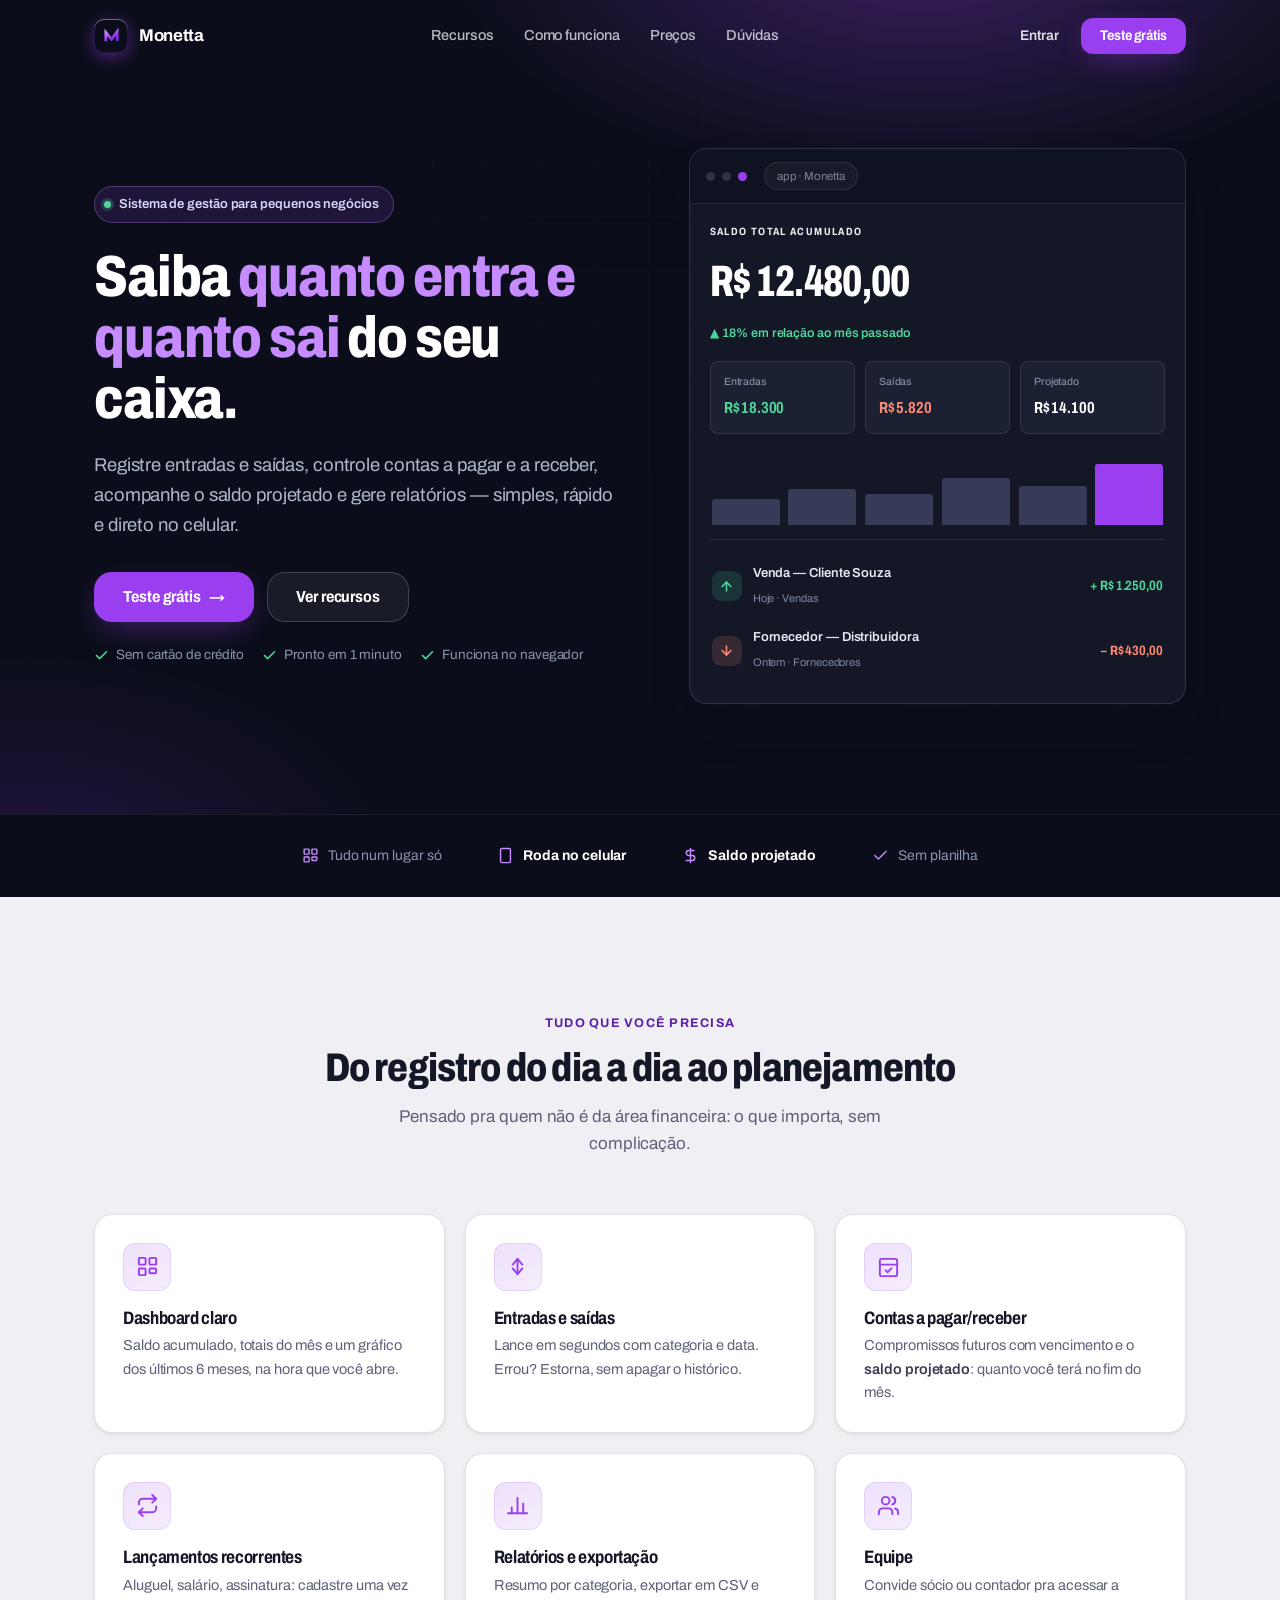
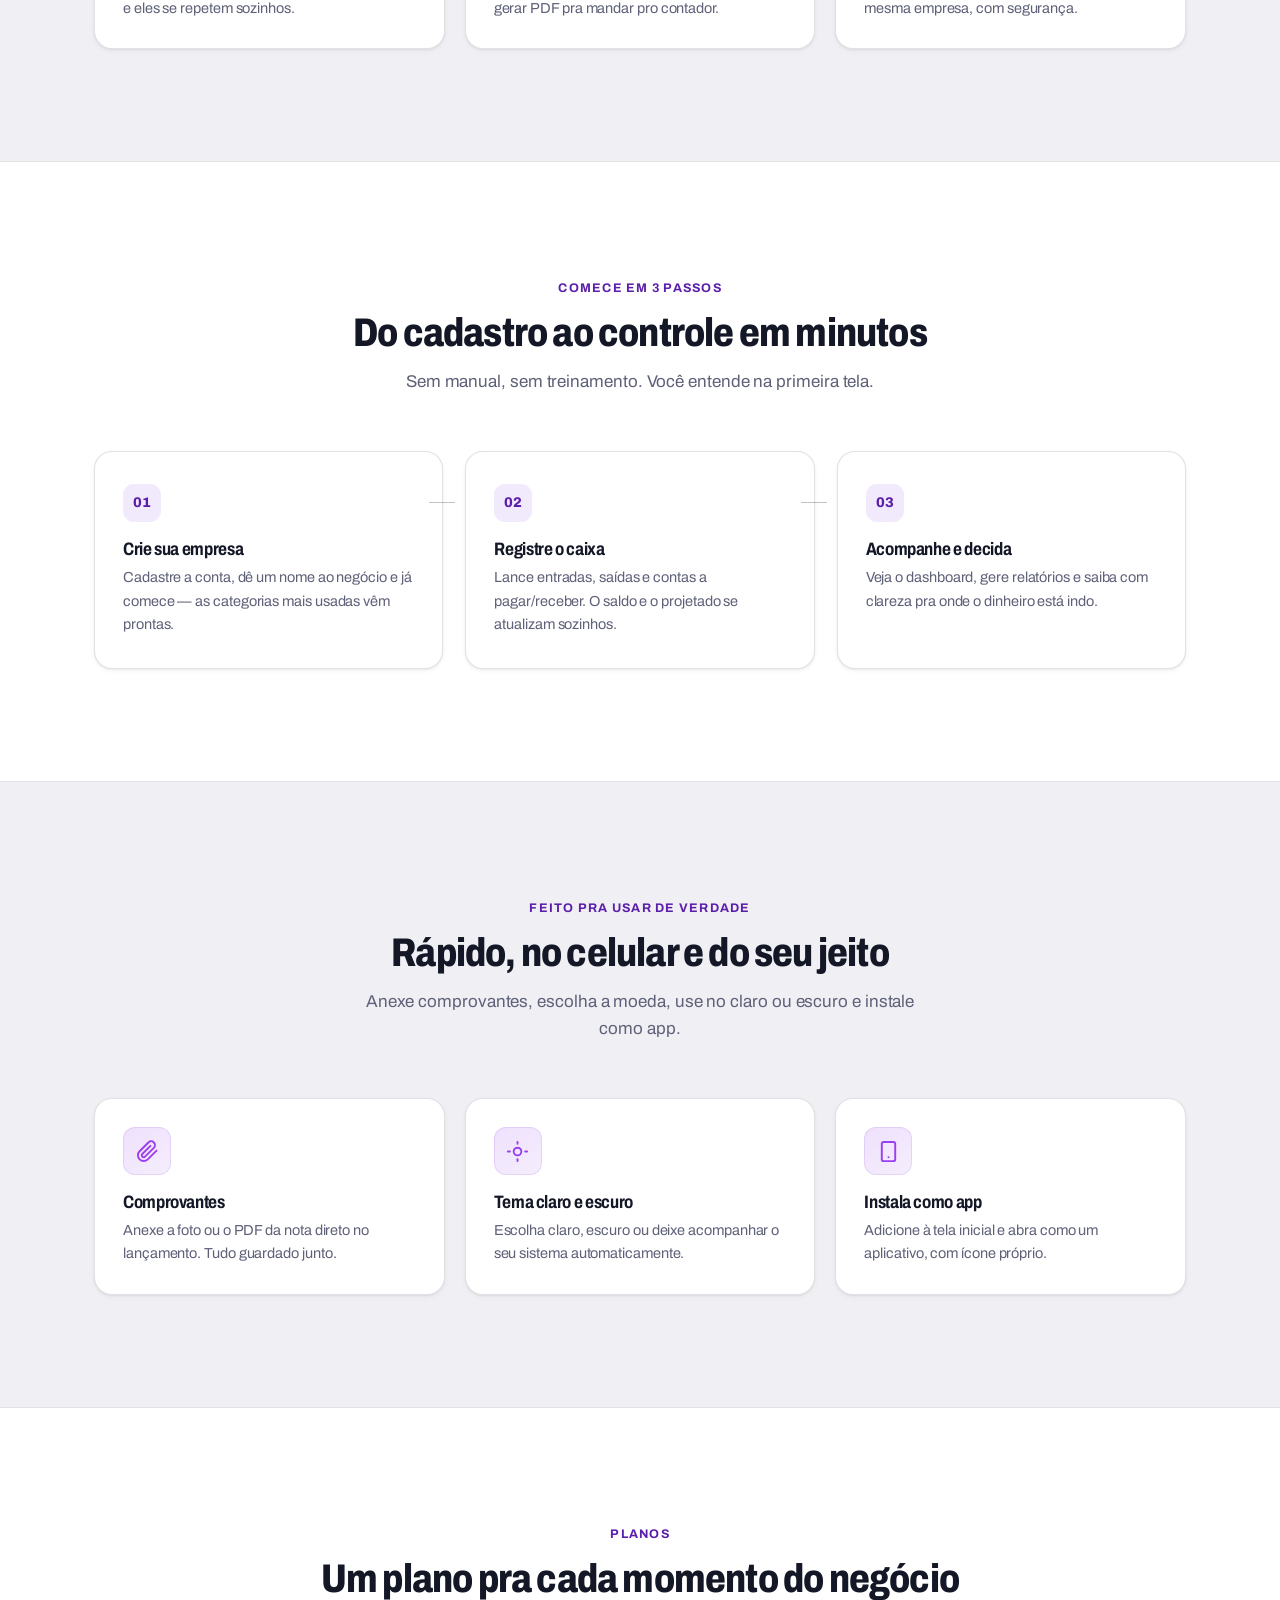
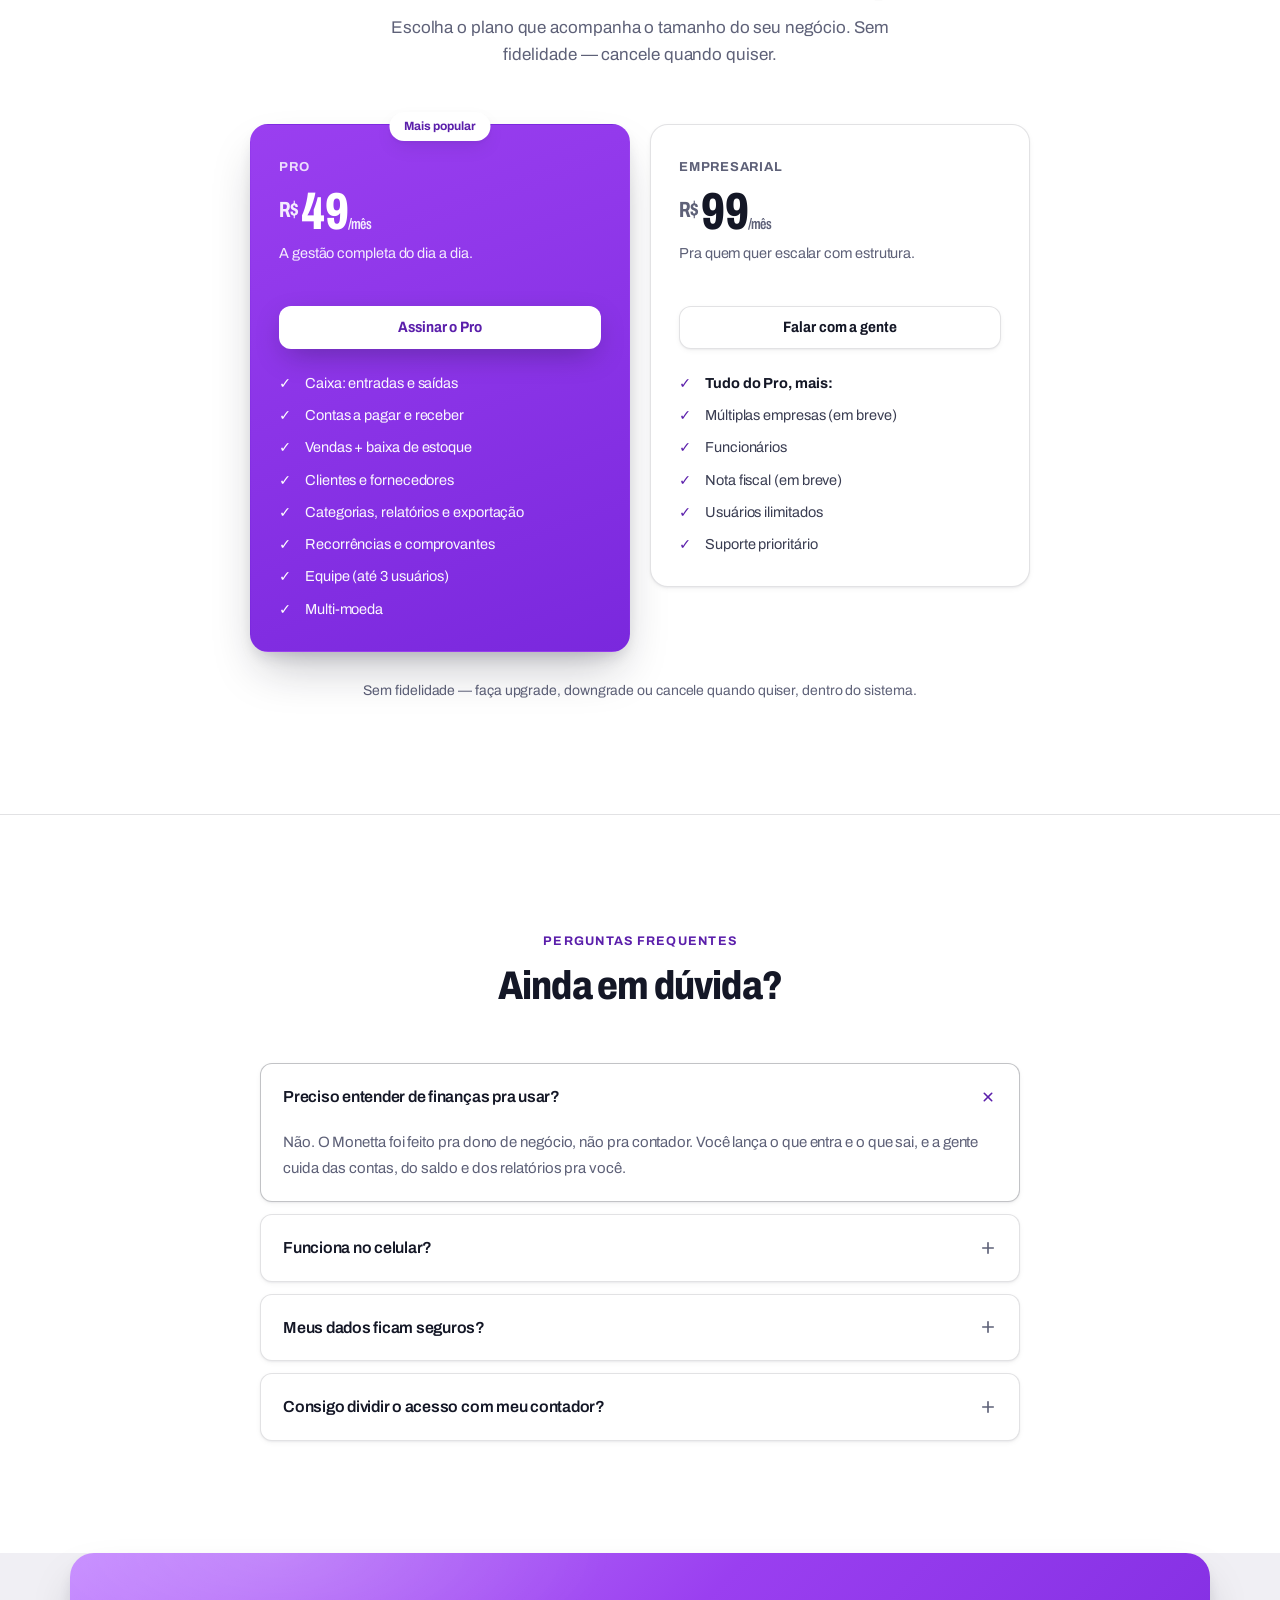
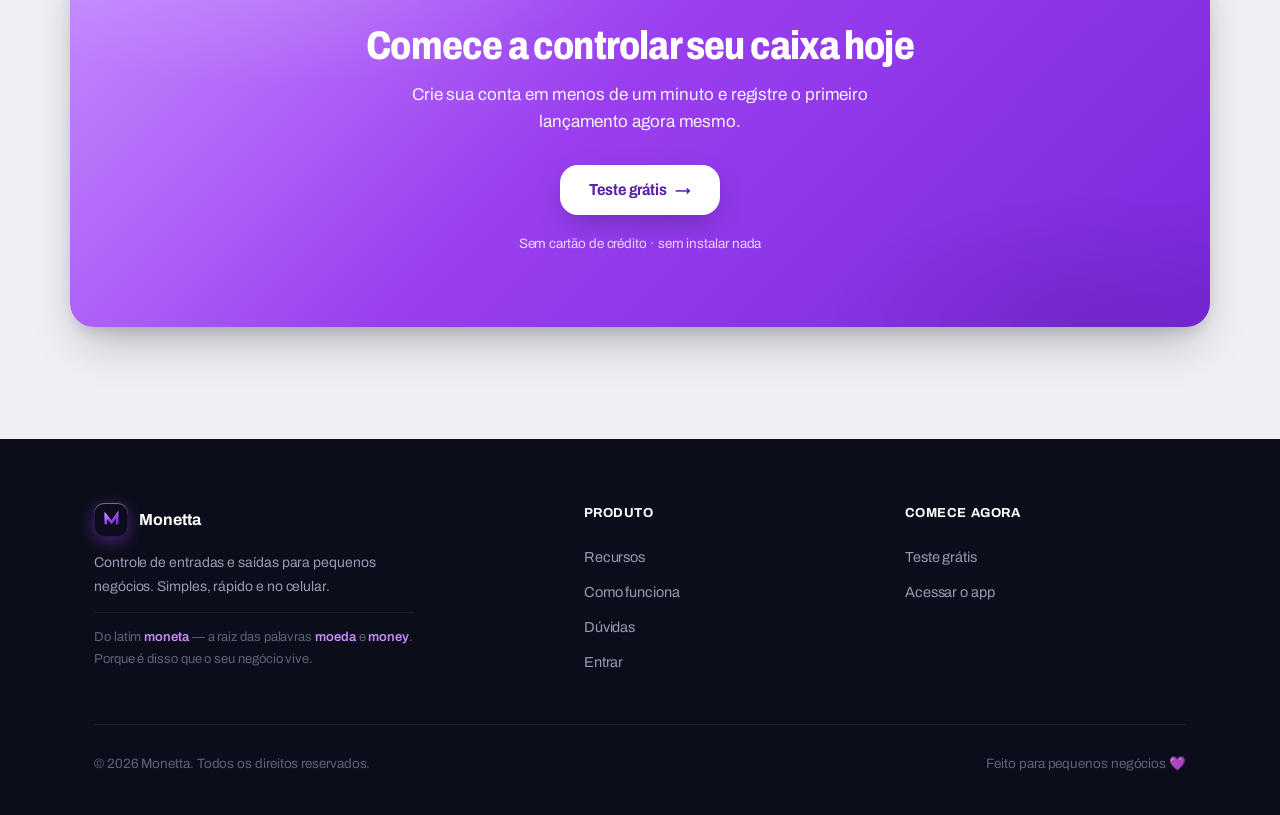
==== commit 137466fd: "feat(planos): limite de usuários passa a valer o que a landing vende A landing vendia "Equipe (até 3" ====
--- a/index.html
+++ b/index.html
@@ -254,16 +254,23 @@
       .hero__in{grid-template-columns:1fr;gap:48px}
       .grid,.steps{grid-template-columns:1fr 1fr}
       .step:not(:last-child)::after{display:none}
-      .nav__links{display:none}
+      .nav__links{gap:20px}
+    }
+    @media (max-width:760px){
+      /* Os links descem pra uma segunda faixa rolável em vez de sumirem. */
+      .nav__in{flex-wrap:wrap;height:auto;padding-top:10px;padding-bottom:10px;row-gap:8px}
+      .nav__links{order:3;width:100%;gap:18px;overflow-x:auto;padding-bottom:2px;
+        scrollbar-width:none;-webkit-overflow-scrolling:touch}
+      .nav__links::-webkit-scrollbar{display:none}
+      .nav__links a.lnk{white-space:nowrap}
+      .nav.is-scrolled .nav__links{display:none}
     }
     @media (max-width:600px){
-      .nav__in{height:62px}
       .brand{font-size:15px}
       .brand__mark{width:30px;height:30px;font-size:16px}
-      .nav__enter{display:none}
       .nav__right .btn{padding:9px 15px}
       section.block{padding:76px 0}
-      .hero{padding:116px 0 76px}
+      .hero{padding:132px 0 76px}
       .grid,.steps{grid-template-columns:1fr}
       .foot{grid-template-columns:1fr 1fr;gap:32px}
       .foot__brand-col{grid-column:1 / -1}
@@ -421,7 +428,7 @@
         <a class="btn btn--ghost-dark plano__cta" href="mailto:monetta.erp@gmail.com?subject=Plano%20Empresarial">Falar com a gente</a>
         <ul class="plano__lista">
           <li><b>Tudo do Pro, mais:</b></li>
-          <li>Múltiplas empresas</li>
+          <li>Múltiplas empresas (em breve)</li>
           <li>Funcionários</li>
           <li>Nota fiscal (em breve)</li>
           <li>Usuários ilimitados</li>
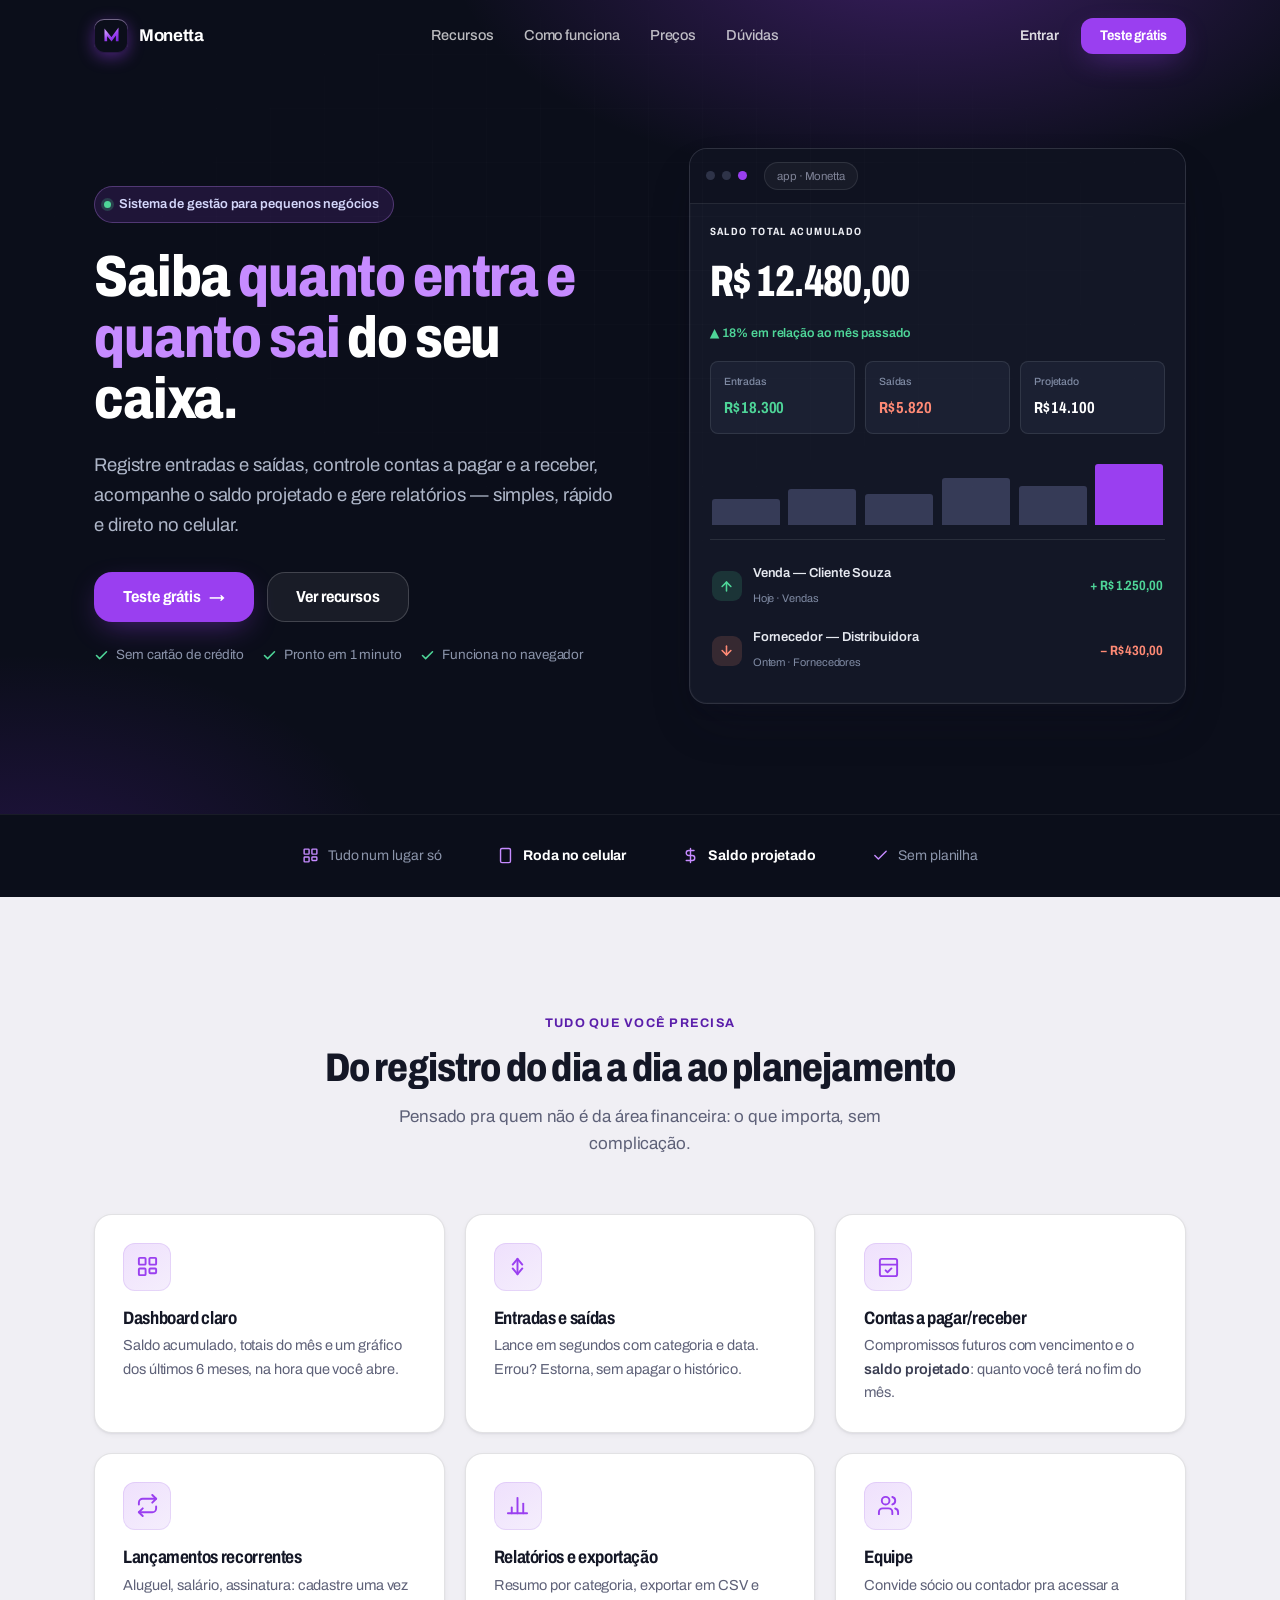
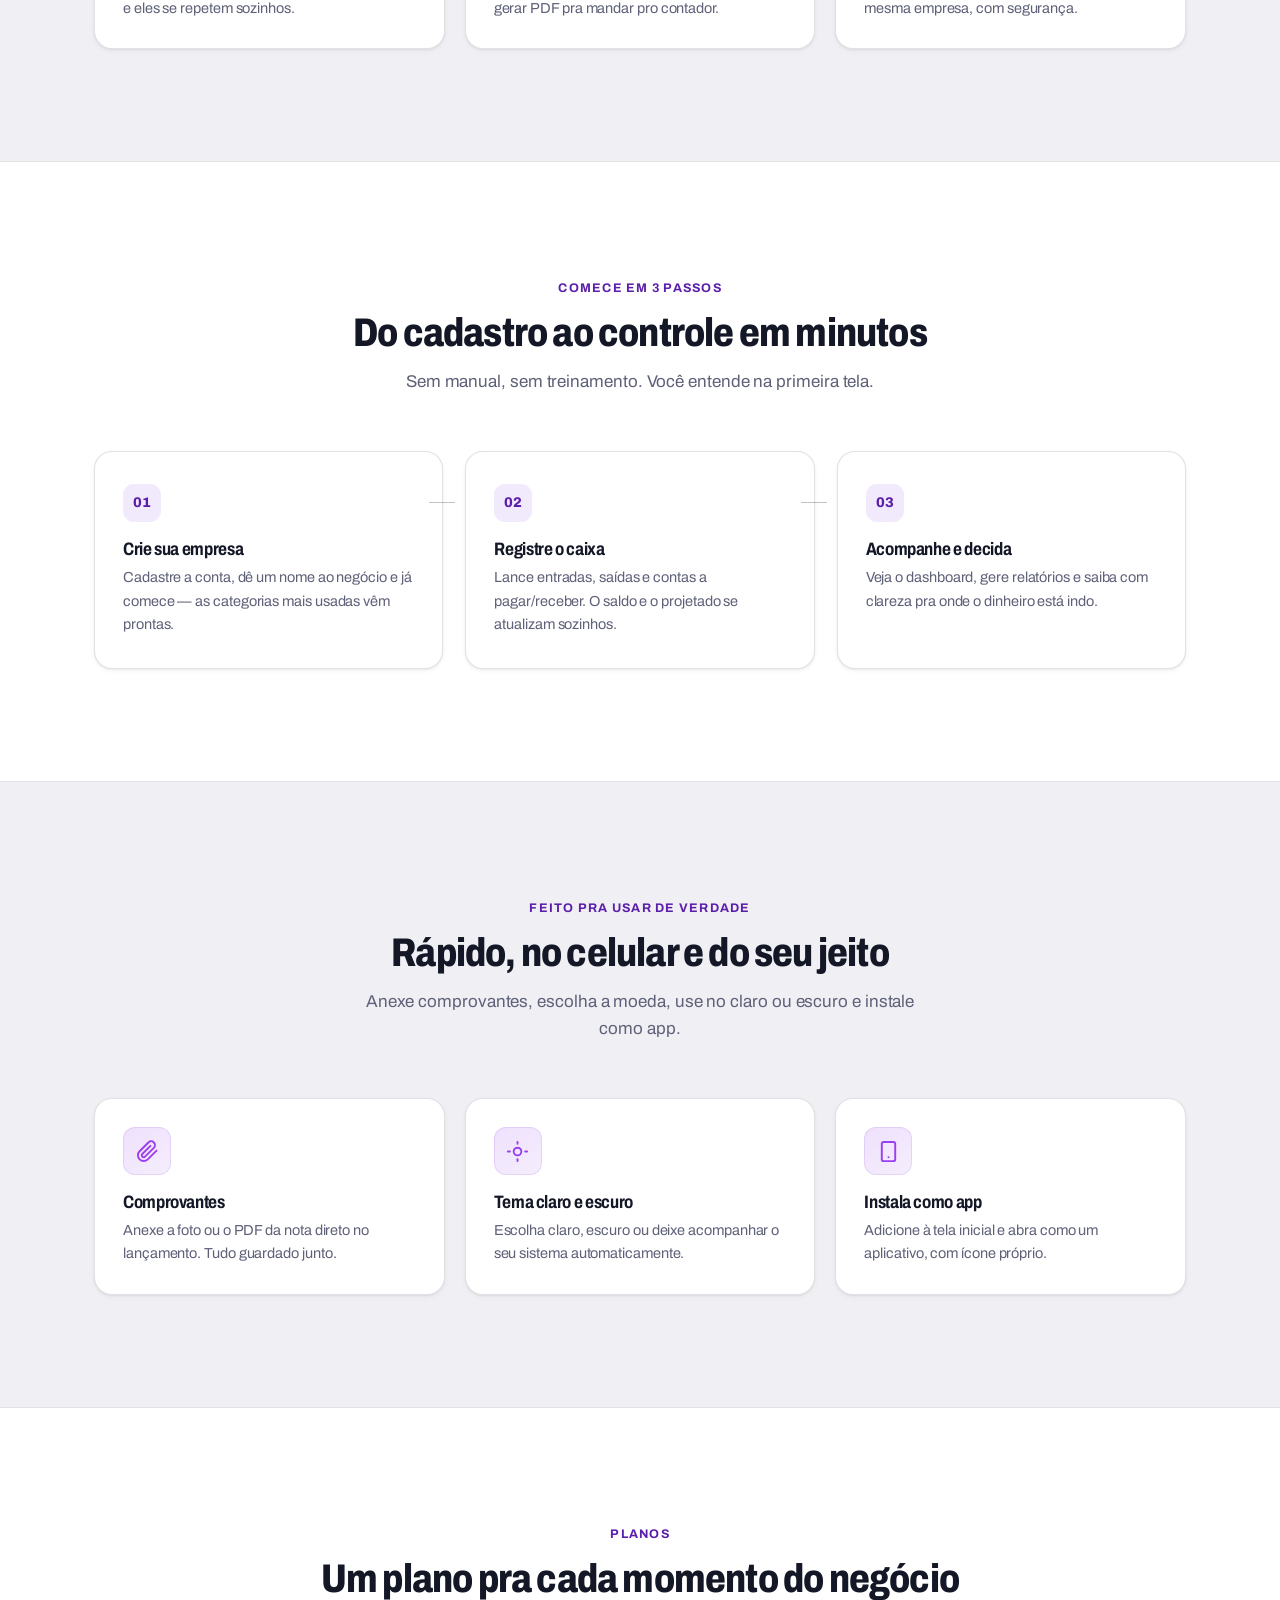
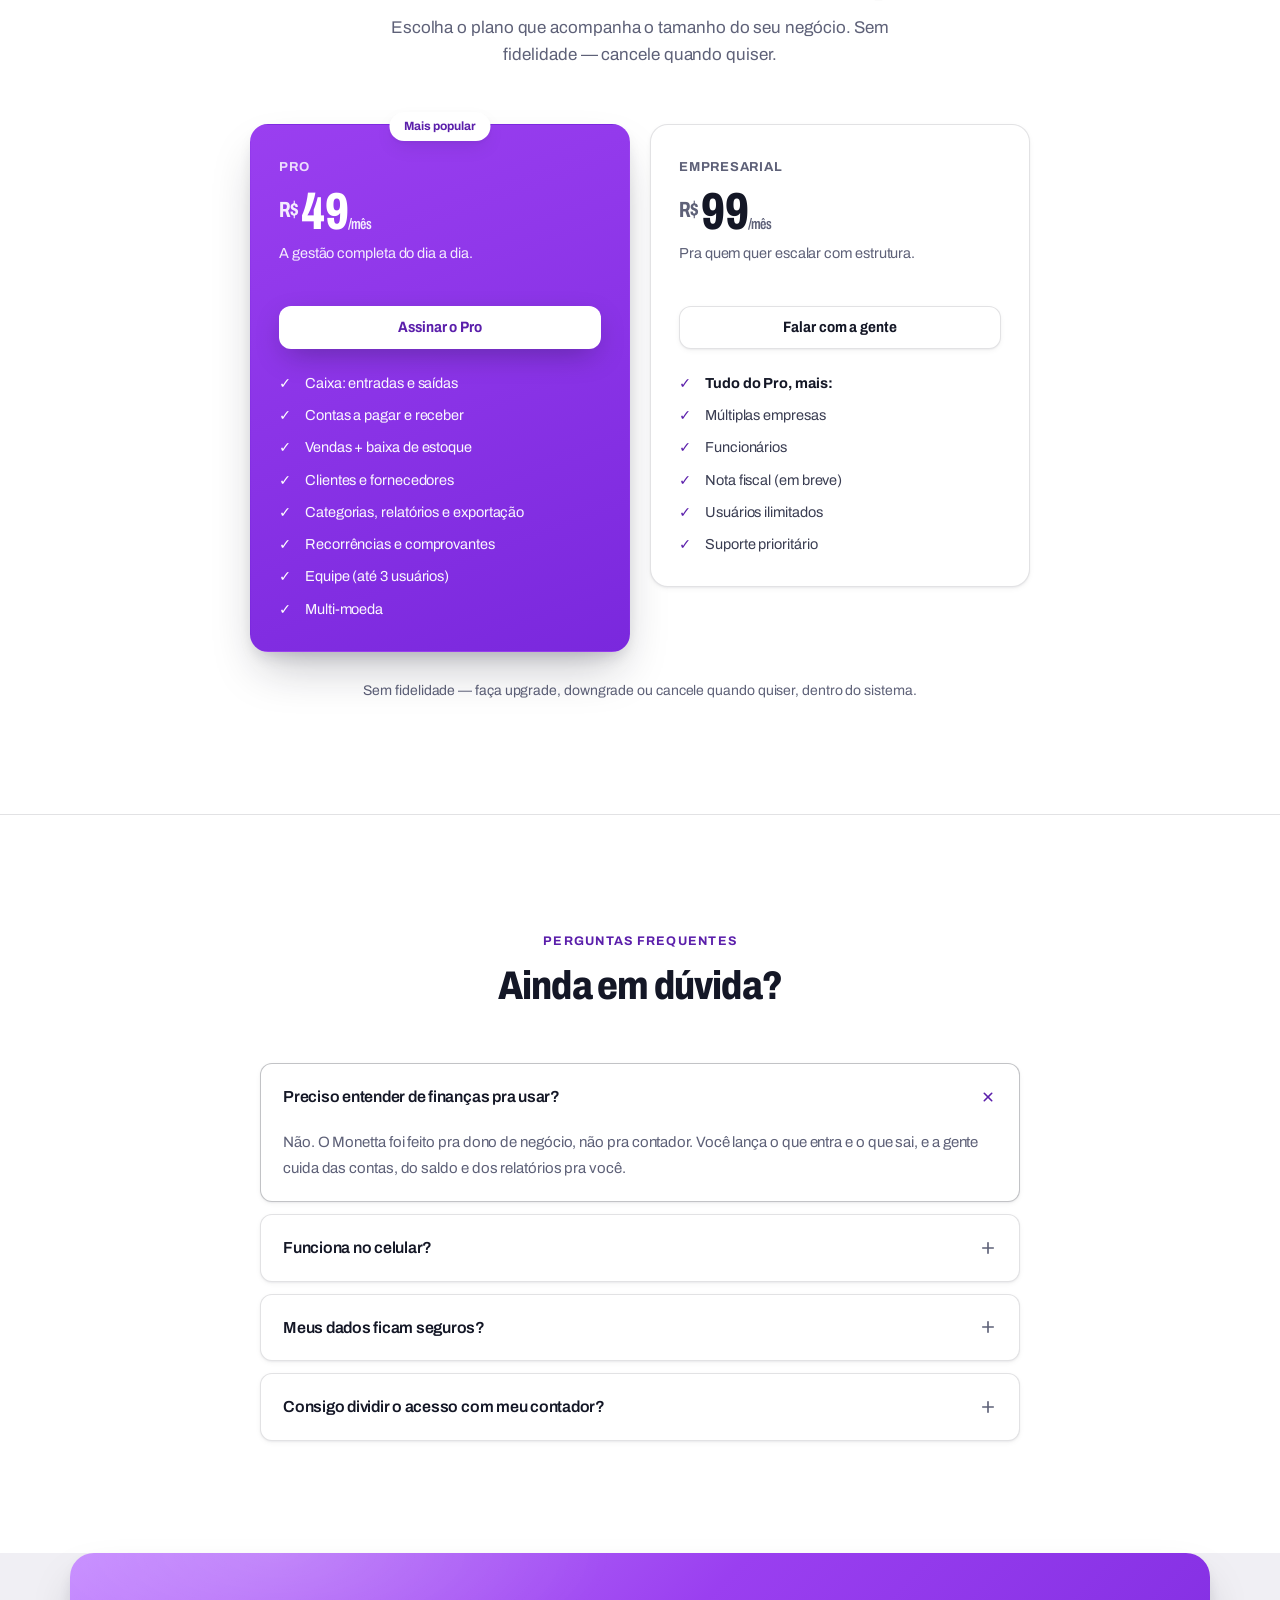
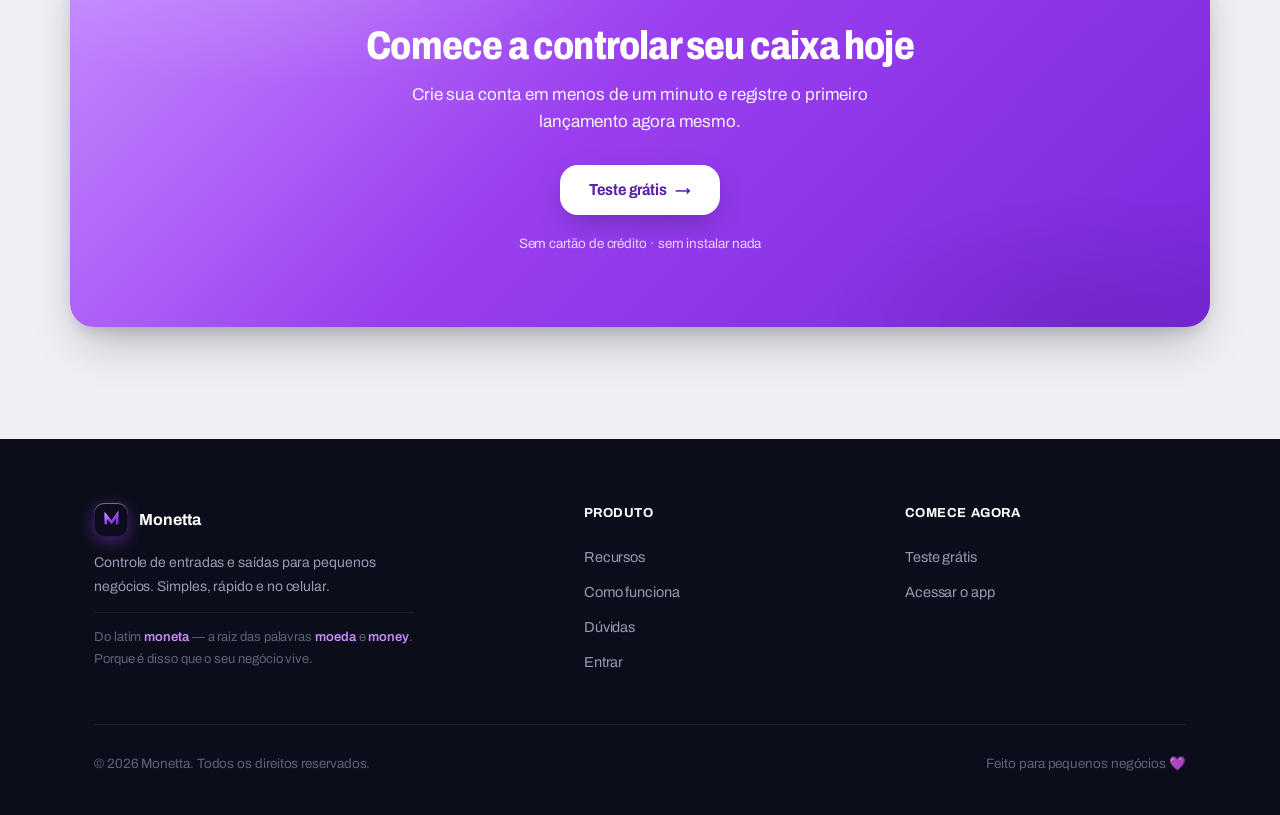
==== commit 46f82292: "feat(landing): tema escuro, movimento com propósito e criação de 2ª empresa Tema escuro (o bug do pr" ====
--- a/index.html
+++ b/index.html
@@ -46,6 +46,41 @@
       /* a curva do tile: rx 116 em 512 = 23% do lado */
       --r-sm:8px; --r:12px; --r-lg:18px; --r-xl:24px;
       --ease:cubic-bezier(.22,1,.36,1);
+
+      /* Violeta sobre superfície BRANCA fixa (etiqueta, botão claro): não
+         acompanha o tema, porque o fundo dele não acompanha. */
+      --violeta-sobre-branco:#5B1FAB;
+
+      /* Sem isto o navegador assume que a página só sabe ser clara e força a
+         própria inversão em quem usa tema escuro — foi o que aconteceu no
+         Opera GX: seções claras viraram cinza-chumbo e os cards brancos,
+         cinza. O que se via não era este design, era o palpite do navegador. */
+      color-scheme: light dark;
+    }
+
+    /* ── ESCURO ──────────────────────────────────────────────────────────────
+       Os mesmos tokens do tema escuro do app (css/base.css): chão no navy do
+       tile e superfícies subindo a partir dele. O hero e o rodapé descem um
+       degrau abaixo do fundo, senão as faixas se fundem e a página perde o
+       ritmo que tem no claro. */
+    @media (prefers-color-scheme: dark) {
+      :root{
+        --n0:#131726; --n50:#0B0E1A; --n100:#1B2032;
+        --n200:rgba(237,238,244,.13); --n300:rgba(237,238,244,.26);
+        --n400:#969AB0; --n500:#969AB0; --n600:#CFD1DE;
+        --n700:#B9BCCC; --n800:#0F1220; --n900:#07090F;
+        --bg:#0B0E1A; --surface:#131726; --ink:#EDEEF4; --ink-2:#CFD1DE;
+        --muted:#969AB0; --border:rgba(237,238,244,.13);
+        /* Sobre fundo escuro quem lê é o violeta CLARO do gradiente (8.4:1). */
+        --violeta-texto:#C68BFF;
+        --green:#4ED598; --rose:#FF8A75;
+        --sh-sm:0 1px 2px rgba(0,0,0,.42), 0 2px 6px -1px rgba(0,0,0,.40);
+        --sh-md:0 2px 4px -1px rgba(0,0,0,.46), 0 8px 20px -4px rgba(0,0,0,.52);
+        --sh-lg:0 8px 16px -6px rgba(0,0,0,.56), 0 24px 48px -12px rgba(0,0,0,.66);
+      }
+      /* O mock já é escuro por natureza: no tema escuro ele ganha um fio pra
+         não encostar no fundo. */
+      .mock{border-color:rgba(237,238,244,.16)}
     }
     *{box-sizing:border-box;margin:0;padding:0}
     html{scroll-behavior:smooth}
@@ -71,11 +106,11 @@
     .btn:active{transform:translateY(0) scale(.985)}
     .btn:focus-visible{outline:none;box-shadow:0 0 0 3px rgba(198,139,255,.55)}
     .btn--primary{background:var(--violeta);color:#fff;box-shadow:var(--sh-violeta)}
-    .btn--primary:hover{transform:translateY(-2px);box-shadow:0 16px 38px -10px rgba(122,40,221,.6)}
+    @media (hover:hover) and (pointer:fine){.btn--primary:hover{transform:translateY(-2px);box-shadow:0 16px 38px -10px rgba(122,40,221,.6)}}
     .btn--ghost{background:rgba(255,255,255,.06);color:#fff;--b:rgba(255,255,255,.18);backdrop-filter:blur(6px)}
     .btn--ghost:hover{background:rgba(255,255,255,.14);border-color:rgba(255,255,255,.32)}
-    .btn--light{background:#fff;color:var(--violeta-texto);box-shadow:0 10px 30px -8px rgba(11,14,20,.35)}
-    .btn--light:hover{transform:translateY(-2px);box-shadow:0 18px 42px -10px rgba(11,14,20,.45)}
+    .btn--light{background:#fff;color:var(--violeta-sobre-branco);box-shadow:0 10px 30px -8px rgba(11,14,20,.35)}
+    @media (hover:hover) and (pointer:fine){.btn--light:hover{transform:translateY(-2px);box-shadow:0 18px 42px -10px rgba(11,14,20,.45)}}
     .btn--lg{padding:16px 28px;font-size:16px;border-radius:var(--r-lg)}
     .arrow{transition:transform .25s var(--ease)}
     .btn:hover .arrow{transform:translateX(3px)}
@@ -94,6 +129,12 @@
     .nav .btn{padding:10px 18px;font-size:14px}
     .nav__enter{color:rgba(255,255,255,.85);font-weight:600;font-size:14px;padding:10px 14px;border-radius:var(--r-sm);transition:color .2s,background .2s}
     .nav__enter:hover{color:#fff;background:rgba(255,255,255,.08)}
+
+    /* ---- entrada do hero --------------------------------------------------- */
+    .hero__col{animation:sobe .6s var(--ease) both}
+    .hero__col--mock{animation-delay:.09s}
+    /* Só translate e opacity: os dois pulam layout e paint e rodam na GPU. */
+    @keyframes sobe{from{opacity:0;transform:translateY(16px)}to{opacity:1;transform:none}}
 
     /* ---- hero ------------------------------------------------------------- */
     .hero{position:relative;background:var(--n900);color:#fff;overflow:hidden;padding:148px 0 110px}
@@ -159,8 +200,13 @@
     .sub{color:var(--muted);font-size:17px;max-width:560px;margin:0 auto}
 
     .grid{display:grid;grid-template-columns:repeat(3,1fr);gap:20px}
-    .card{background:var(--surface);border:1px solid var(--border);border-radius:var(--r-lg);padding:28px;box-shadow:var(--sh-sm);transition:transform .28s var(--ease),box-shadow .28s var(--ease),border-color .28s var(--ease)}
-    .card:hover{transform:translateY(-4px);box-shadow:var(--sh-md);border-color:var(--n300)}
+    .card{background:var(--surface);border:1px solid var(--border);border-radius:var(--r-lg);padding:28px;box-shadow:var(--sh-sm);transition:transform .2s var(--ease),box-shadow .2s var(--ease),border-color .2s var(--ease)}
+    .card__ic{transition:transform .2s var(--ease)}
+    @media (hover:hover) and (pointer:fine){
+      .card:hover{transform:translateY(-4px);box-shadow:var(--sh-md);border-color:var(--n300)}
+      /* O ícone sobe um pouco mais que a placa: dá profundidade sem mexer em layout. */
+      .card:hover .card__ic{transform:translateY(-2px)}
+    }
     .card__ic{width:48px;height:48px;border-radius:var(--r);background:linear-gradient(145deg,rgba(154,63,240,.16),rgba(122,40,221,.08));color:var(--violeta);display:flex;align-items:center;justify-content:center;margin-bottom:18px;box-shadow:inset 0 0 0 1px rgba(122,40,221,.12)}
     .card h3{font-size:18px;font-weight:700;margin-bottom:7px;letter-spacing:-.02em}
     .card p{color:var(--muted);font-size:14.5px;line-height:1.6}
@@ -185,11 +231,21 @@
     .faq details[open] summary .chev{transform:rotate(45deg);color:var(--violeta-texto)}
     .faq summary:focus-visible{outline:none;box-shadow:inset 0 0 0 2px rgba(198,139,255,.6)}
     .faq .ans{padding:0 22px 20px;color:var(--muted);font-size:15px;line-height:1.7}
+    /* Altura é a única exceção ao "só transform e opacity": num acordeão não
+       existe equivalente em transform. Progressivo — sem suporte, abre seco. */
+    @supports (interpolate-size: allow-keywords){
+      :root{interpolate-size:allow-keywords}
+      .faq details::details-content{
+        block-size:0;overflow:hidden;opacity:0;
+        transition:block-size .24s var(--ease),content-visibility .24s allow-discrete,opacity .24s var(--ease);
+      }
+      .faq details[open]::details-content{block-size:auto;opacity:1}
+    }
 
     /* ---- planos / preços -------------------------------------------------- */
     .planos{display:grid;grid-template-columns:repeat(2,1fr);gap:20px;align-items:start;max-width:780px;margin:0 auto}
     .plano{position:relative;background:var(--surface);border:1px solid var(--border);border-radius:var(--r-lg);padding:32px 28px;box-shadow:var(--sh-sm);display:flex;flex-direction:column;transition:transform .28s var(--ease),box-shadow .28s var(--ease),border-color .28s var(--ease)}
-    .plano:hover{transform:translateY(-4px);box-shadow:var(--sh-md);border-color:var(--n300)}
+    @media (hover:hover) and (pointer:fine){.plano:hover{transform:translateY(-4px);box-shadow:var(--sh-md);border-color:var(--n300)}}
     .plano__nome{font-family:'Archivo';font-weight:700;font-size:13px;letter-spacing:.06em;text-transform:uppercase;color:var(--muted)}
     .plano__preco{font-family:'Archivo';font-weight:800;font-size:52px;font-stretch:68%;line-height:1;letter-spacing:-.015em;color:var(--ink);margin:8px 0 4px;font-variant-numeric:tabular-nums}
     .plano__cifra{font-size:22px;font-weight:700;color:var(--muted);margin-right:3px;vertical-align:12px}
@@ -201,16 +257,16 @@
     .plano__lista li::before{content:"✓";position:absolute;left:0;top:0;color:var(--violeta-texto);font-weight:800}
     .plano__lista li b{color:var(--ink);font-weight:700}
     .btn--ghost-dark{background:var(--surface);color:var(--ink);border:1px solid var(--border);box-shadow:var(--sh-sm)}
-    .btn--ghost-dark:hover{transform:translateY(-2px);border-color:var(--violeta);color:var(--violeta-texto)}
+    @media (hover:hover) and (pointer:fine){.btn--ghost-dark:hover{transform:translateY(-2px);border-color:var(--violeta);color:var(--violeta-texto)}}
     /* card em destaque (Pro) */
     .plano--destaque{background:linear-gradient(160deg,var(--violeta) 0%,var(--violeta-2) 100%);border-color:transparent;color:#fff;box-shadow:var(--sh-lg);transform:scale(1.03)}
-    .plano--destaque:hover{transform:scale(1.03) translateY(-4px);box-shadow:var(--sh-lg)}
+    @media (hover:hover) and (pointer:fine){.plano--destaque:hover{transform:scale(1.03) translateY(-4px);box-shadow:var(--sh-lg)}}
     .plano--destaque .plano__nome{color:rgba(255,255,255,.82)}
     .plano--destaque .plano__preco,.plano--destaque .plano__lista li b{color:#fff}
     .plano--destaque .plano__cifra,.plano--destaque .plano__mes,.plano--destaque .plano__desc{color:rgba(255,255,255,.9)}
     .plano--destaque .plano__lista li{color:rgba(255,255,255,.96)}
     .plano--destaque .plano__lista li::before{color:#fff}
-    .plano__tag{position:absolute;top:-13px;left:50%;transform:translateX(-50%);background:#fff;color:var(--violeta-texto);font-size:12px;font-weight:700;padding:5px 15px;border-radius:999px;box-shadow:var(--sh-md);white-space:nowrap}
+    .plano__tag{position:absolute;top:-13px;left:50%;transform:translateX(-50%);background:#fff;color:var(--violeta-sobre-branco);font-size:12px;font-weight:700;padding:5px 15px;border-radius:999px;box-shadow:var(--sh-md);white-space:nowrap}
     .planos__nota{text-align:center;color:var(--muted);font-size:14px;margin-top:28px}
     @media (max-width:860px){
       .planos{grid-template-columns:1fr;max-width:420px;margin:0 auto}
@@ -243,11 +299,11 @@
     .foot__bottom{padding-top:28px;display:flex;justify-content:space-between;align-items:center;gap:14px;flex-wrap:wrap;font-size:13.5px;color:var(--n500)}
 
     /* ---- scroll reveal (só esconde quando há JS, p/ não sumir sem JS) ------ */
-    .has-js .reveal{opacity:0;transform:translateY(22px);transition:opacity .7s var(--ease),transform .7s var(--ease)}
+    .has-js .reveal{opacity:0;transform:translateY(18px);transition:opacity .55s var(--ease),transform .55s var(--ease)}
     .reveal.in{opacity:1;transform:none}
-    .reveal[data-d="1"]{transition-delay:.07s}.reveal[data-d="2"]{transition-delay:.14s}
-    .reveal[data-d="3"]{transition-delay:.21s}.reveal[data-d="4"]{transition-delay:.28s}
-    .reveal[data-d="5"]{transition-delay:.35s}
+    .reveal[data-d="1"]{transition-delay:.06s}.reveal[data-d="2"]{transition-delay:.12s}
+    .reveal[data-d="3"]{transition-delay:.18s}.reveal[data-d="4"]{transition-delay:.24s}
+    .reveal[data-d="5"]{transition-delay:.30s}
 
     /* ---- responsive ------------------------------------------------------- */
     @media (max-width:920px){
@@ -278,9 +334,16 @@
       .mock__saldo{font-size:34px}
     }
     @media (prefers-reduced-motion:reduce){
-      *{animation:none!important;scroll-behavior:auto}
-      .reveal{opacity:1;transform:none;transition:none}
-      .mock__bars i{transform:none}
+      html{scroll-behavior:auto}
+      /* Sai o deslocamento; fica o esmaecer, que ainda dá o ritmo da página. */
+      .hero__col{animation:aparece .3s var(--ease) both}
+      @keyframes aparece{from{opacity:0}to{opacity:1}}
+      .has-js .reveal{transform:none;transition:opacity .3s var(--ease)}
+      .reveal.in{opacity:1}
+      .mock__bars i{animation:none;transform:none}
+      .card:hover,.plano:hover,.plano--destaque:hover,.btn--primary:hover,
+      .btn--light:hover,.btn--ghost-dark:hover,.card:hover .card__ic{transform:none}
+      .faq details::details-content{transition:none}
     }
   </style>
 </head>
@@ -300,7 +363,7 @@
   </div></nav>
 
   <header class="hero" id="top"><div class="wrap hero__in">
-    <div class="reveal in">
+    <div class="hero__col">
       <span class="pill"><span class="dot"></span> Sistema de gestão para pequenos negócios</span>
       <h1>Saiba <span class="hl">quanto entra e quanto sai</span> do seu caixa.</h1>
       <p class="lead">Registre entradas e saídas, controle contas a pagar e a receber, acompanhe o saldo projetado e gere relatórios — simples, rápido e direto no celular.</p>
@@ -315,7 +378,7 @@
       </div>
     </div>
 
-    <div class="mock-shell reveal in" data-d="2" aria-hidden="true">
+    <div class="mock-shell hero__col hero__col--mock" aria-hidden="true">
       <div class="mock">
         <div class="mock__bar"><i></i><i></i><i></i><span class="mock__url">app · Monetta</span></div>
         <div class="mock__body">
@@ -428,7 +491,7 @@
         <a class="btn btn--ghost-dark plano__cta" href="mailto:monetta.erp@gmail.com?subject=Plano%20Empresarial">Falar com a gente</a>
         <ul class="plano__lista">
           <li><b>Tudo do Pro, mais:</b></li>
-          <li>Múltiplas empresas (em breve)</li>
+          <li>Múltiplas empresas</li>
           <li>Funcionários</li>
           <li>Nota fiscal (em breve)</li>
           <li>Usuários ilimitados</li>
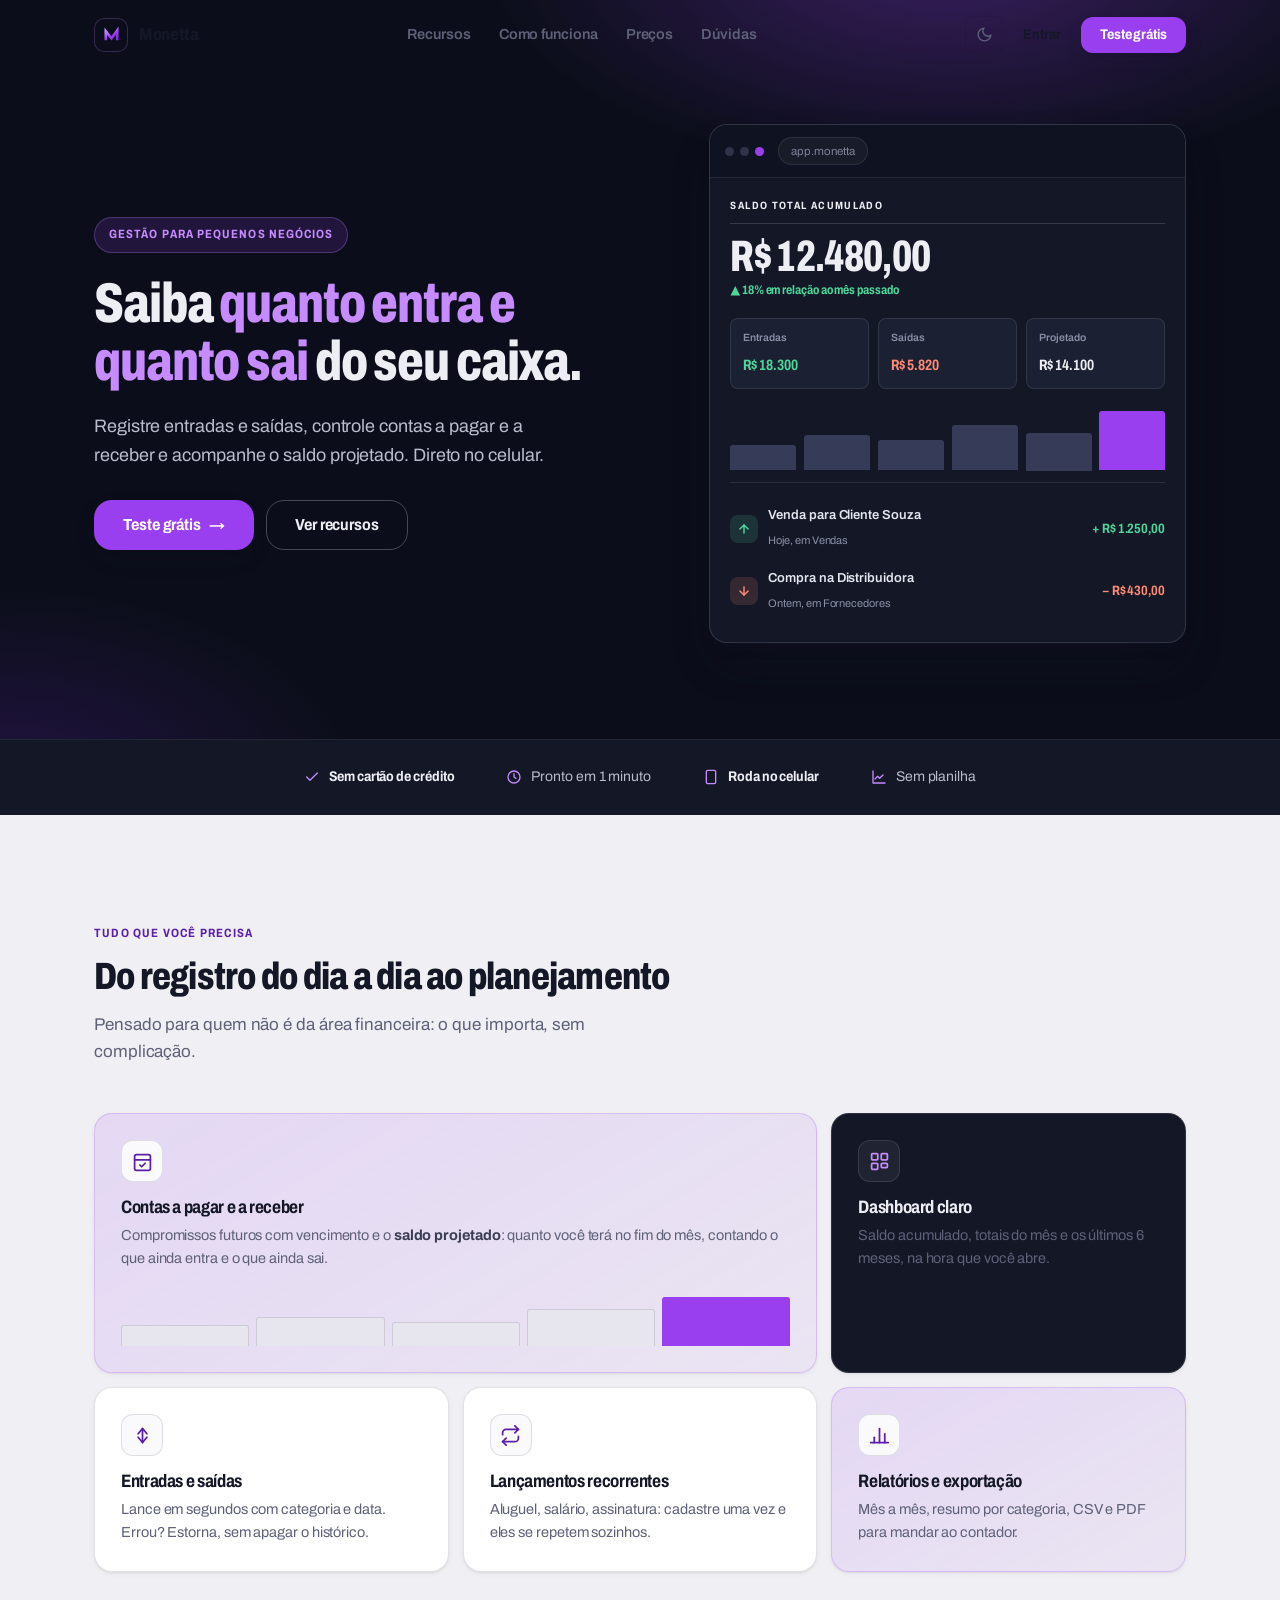
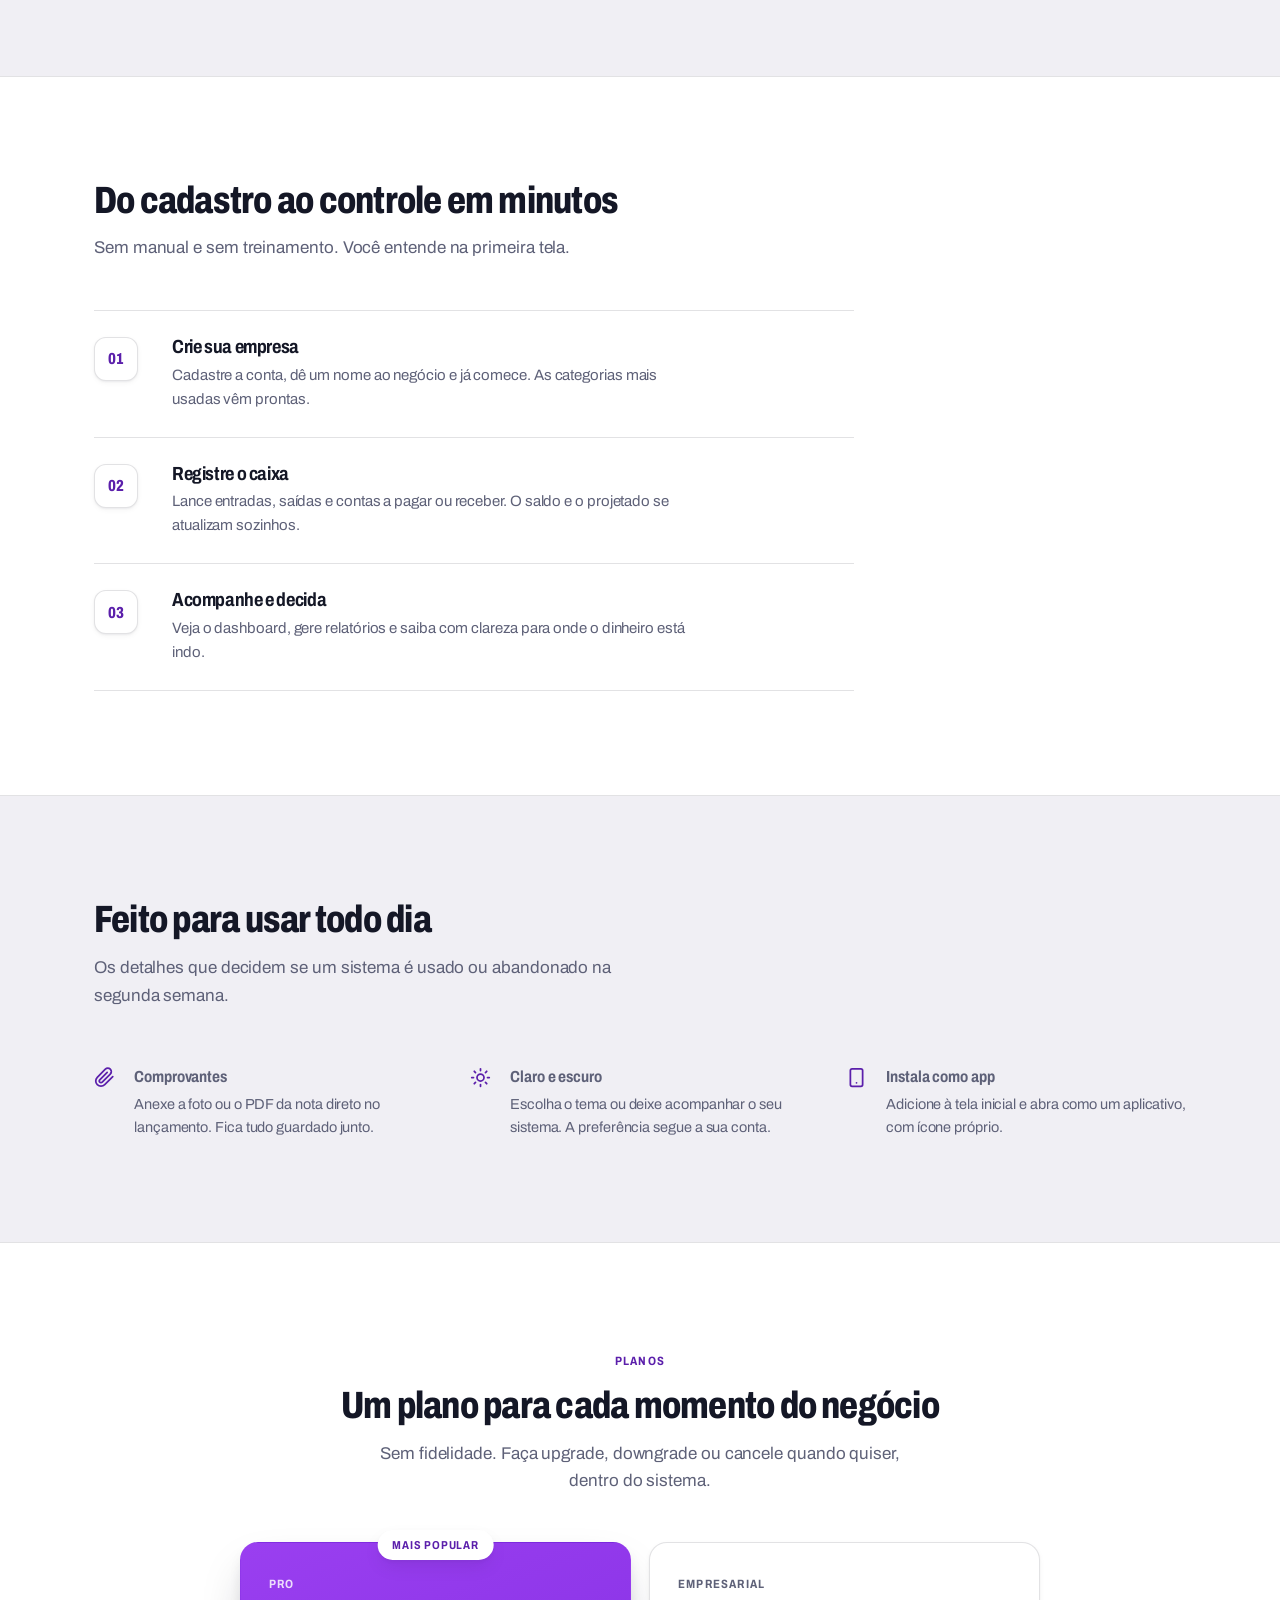
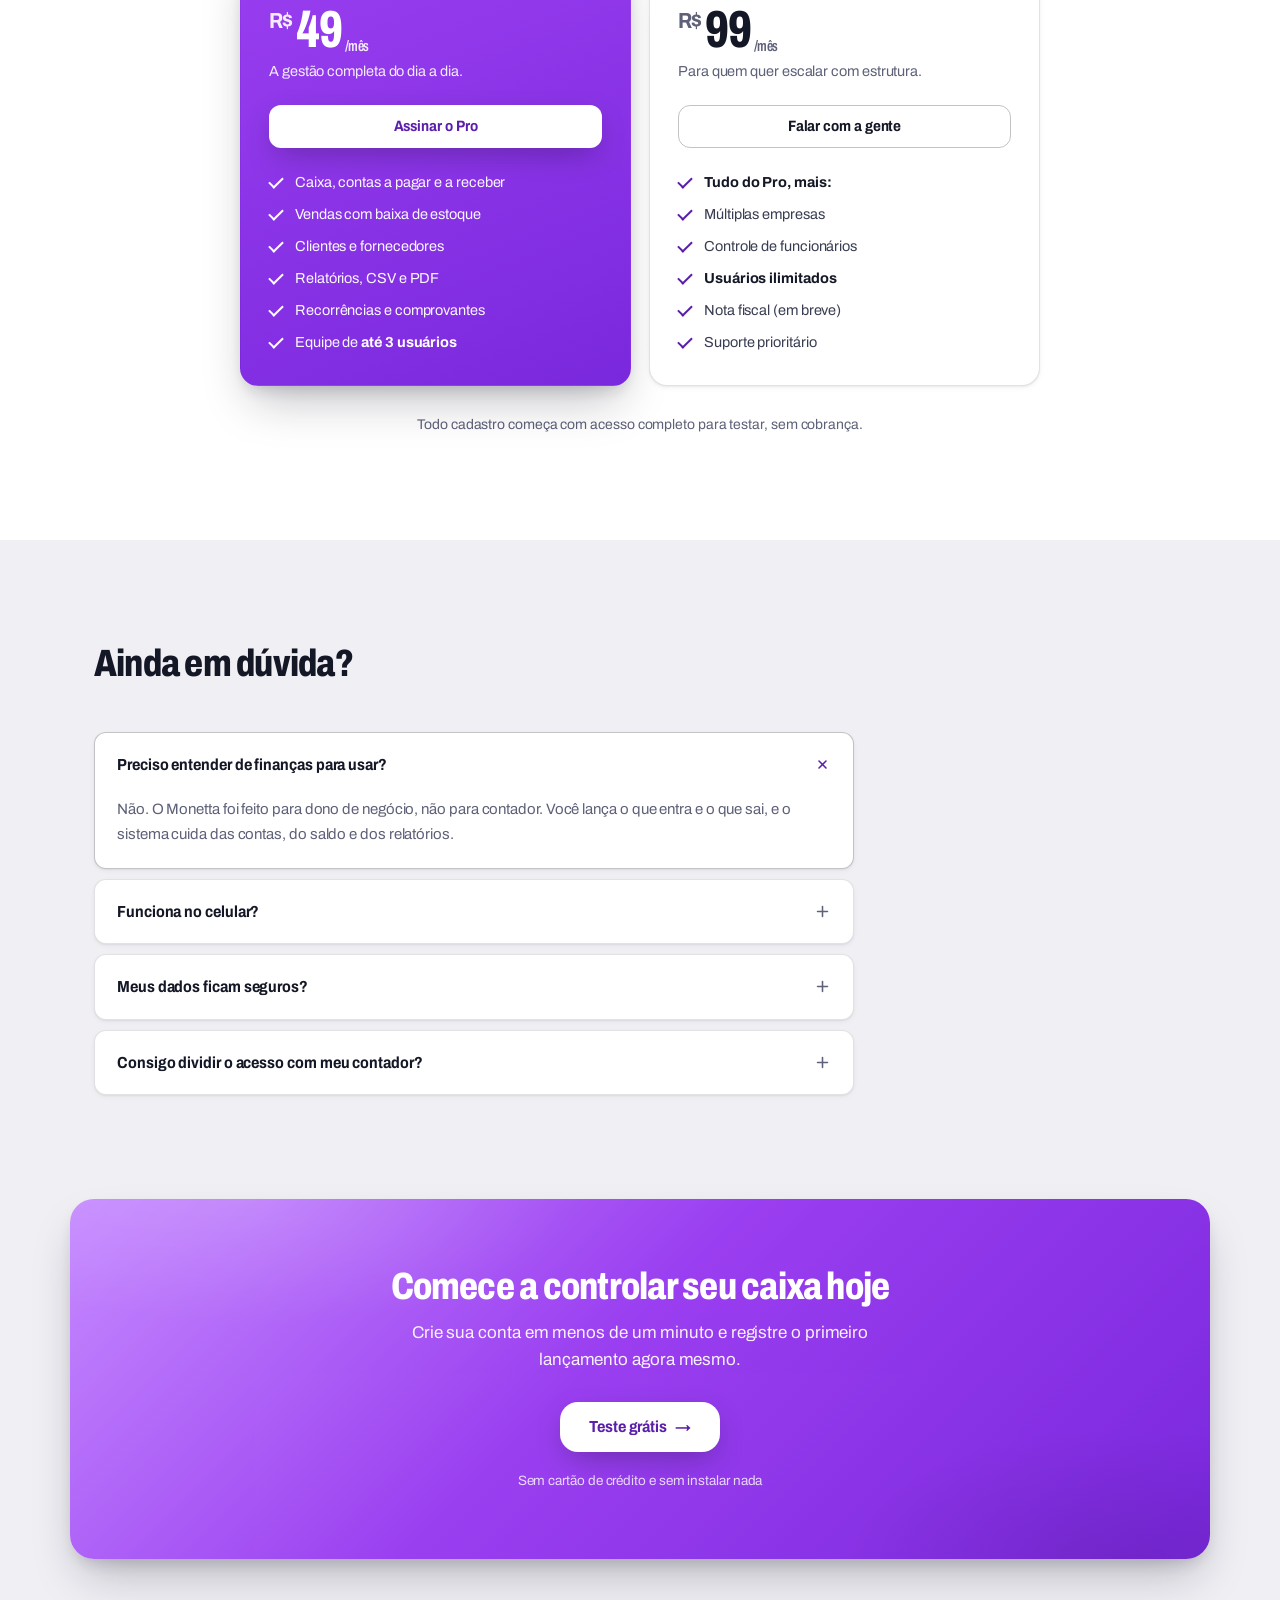
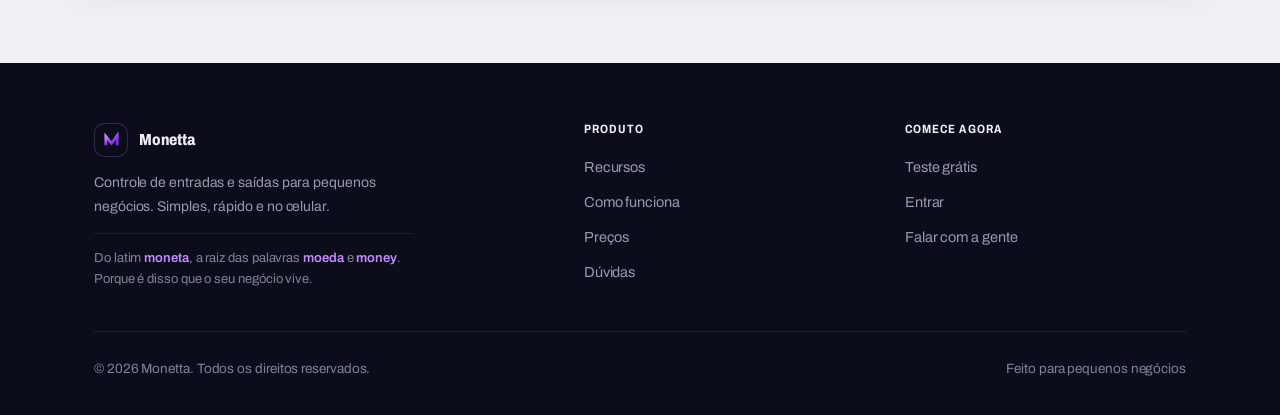
==== commit 3ef40711: "redesign(landing): bento, trilho de passos e alternador de tema Auditoria contra o checklist anti-te" ====
--- a/index.html
+++ b/index.html
@@ -3,85 +3,115 @@
 <head>
   <meta charset="UTF-8" />
   <meta name="viewport" content="width=device-width, initial-scale=1.0" />
-  <title>Monetta — Sistema de Gestão Empresarial</title>
+  <title>Monetta | Sistema de Gestão Empresarial</title>
   <meta name="description" content="Sistema de gestão empresarial para pequenos negócios: financeiro, caixa, contas a pagar e receber, relatórios e mais. Tudo num só lugar, simples e no celular." />
   <link rel="icon" type="image/svg+xml" href="favicon.svg" />
-  <meta property="og:title" content="Monetta — Sistema de Gestão Empresarial" />
+  <meta property="og:title" content="Monetta | Sistema de Gestão Empresarial" />
   <meta property="og:description" content="A gestão do seu negócio num só sistema: financeiro, caixa, contas a pagar/receber, saldo projetado e relatórios." />
   <meta property="og:image" content="icon-512.png" />
   <meta property="og:type" content="website" />
+  <meta name="theme-color" content="#F0EFF4" media="(prefers-color-scheme: light)" />
+  <meta name="theme-color" content="#0B0E1A" media="(prefers-color-scheme: dark)" />
   <link rel="preconnect" href="https://fonts.googleapis.com" />
   <link rel="preconnect" href="https://fonts.gstatic.com" crossorigin />
   <link href="https://fonts.googleapis.com/css2?family=Archivo:wdth,wght@62..125,400..800&display=swap" rel="stylesheet" />
-  <script>document.documentElement.classList.add('has-js')</script>
+  <script>
+    // Tema aplicado ANTES da primeira pintura, senão a página pisca clara antes
+    // de virar escura. Mesma chave do app (fc-theme): quem escolheu escuro lá
+    // encontra o site escuro aqui.
+    (function () {
+      document.documentElement.classList.add('has-js');
+      try {
+        var t = localStorage.getItem('fc-theme');
+        if (t === 'dark' || t === 'light') document.documentElement.dataset.theme = t;
+      } catch (e) {}
+    })();
+  </script>
   <style>
-    /* ────────────────────────────────────────────────────────────────────────
-       Os mesmos tokens do app (css/base.css). O site estava em Inter + Sora e
-       no indigo #4F46E5 — a paleta de framework que o app abandonou justamente
-       por deixar tudo com cara de template. Quem vinha da landing entrava num
-       produto que parecia outro.
-
-       Aqui é a paleta do LOGO: os três violetas do gradiente do "M" e o navy
-       do tile (#0B0E1A).
-       ──────────────────────────────────────────────────────────────────────── */
+    /* ════════════════════════════════════════════════════════════════════════
+       MONETTA | landing
+       ------------------------------------------------------------------------
+       Os tokens são os mesmos do app (css/base.css). A paleta sai do LOGO: os
+       três violetas do gradiente do "M" e o navy do tile (#0B0E1A). Nada de
+       indigo de framework, que é o que fazia o site parecer template e parecer
+       outro produto na hora que a pessoa entrava no app.
+
+       Tipografia: uma família só, Archivo variável, com o eixo de LARGURA
+       fazendo o trabalho que normalmente pede duas fontes. Número é condensado
+       e tabular, como preço escrito à mão numa placa.
+       ════════════════════════════════════════════════════════════════════════ */
     :root{
+      color-scheme: light dark;
+
       /* violeta do "M": claro / núcleo / profundo */
       --violeta-3:#C68BFF; --violeta:#9A3FF0; --violeta-2:#7A28DD;
-      /* direção do dinheiro — fora da marca de propósito */
+      /* violeta que passa como TEXTO sobre fundo claro (7.9:1) */
+      --violeta-texto:#5B1FAB;
+      /* violeta sobre superfície branca FIXA: não acompanha o tema, porque o
+         fundo dele também não acompanha */
+      --violeta-sobre-branco:#5B1FAB;
+
+      /* direção do dinheiro, fora da marca de propósito */
       --green:#0F6B47; --green-claro:#4ED598; --rose:#B3261E; --rose-claro:#FF8A75;
-      /* neutros puxando pro navy do tile, não cinza-azulado de painel */
-      --n0:#FFFFFF; --n50:#F0EFF4; --n100:#E7E5EE; --n200:rgba(20,23,38,.12);
-      --n300:rgba(20,23,38,.26); --n400:#969AB0; --n500:#5E6178; --n600:#3A3D52;
+
+      /* neutros puxando o navy do tile, não o slate de painel SaaS */
+      --n0:#FFFFFF; --n50:#F0EFF4; --n100:#E7E5EE;
+      --n200:rgba(20,23,38,.12); --n300:rgba(20,23,38,.26);
+      --n400:#969AB0; --n500:#5E6178; --n600:#3A3D52;
       --n700:#2A2D40; --n800:#131726; --n900:#0B0E1A;
-      /* superfícies */
-      --bg:var(--n50); --surface:var(--n0); --ink:#141726; --ink-2:var(--n600);
-      --muted:var(--n500); --border:var(--n200);
-      /* violeta que passa como TEXTO sobre branco (7.9:1); o #9A3FF0 puro não passa */
-      --violeta-texto:#5B1FAB;
-      /* elevação em camadas, com o tinte do navy */
+
+      --bg:var(--n50); --surface:var(--n0); --surface-2:#FAFAFD;
+      --ink:#141726; --ink-2:var(--n600); --muted:var(--n500); --border:var(--n200);
+
       --sh-sm:0 1px 2px rgba(20,23,38,.05), 0 2px 6px -1px rgba(20,23,38,.06);
       --sh-md:0 2px 4px -1px rgba(20,23,38,.06), 0 8px 20px -4px rgba(20,23,38,.10);
       --sh-lg:0 8px 16px -6px rgba(20,23,38,.18), 0 24px 48px -12px rgba(20,23,38,.28);
-      --sh-violeta:0 10px 30px -8px rgba(154,63,240,.45);
-      /* a curva do tile: rx 116 em 512 = 23% do lado */
+      /* A sombra do CTA é a MESMA família neutra das outras. O halo violeta que
+         estava aqui é o brilho de "IA fez" e, pior, o botão primário do app não
+         tem halo nenhum: o campo violeta sólido já é o destaque. */
+      --sh-cta:0 2px 4px -1px rgba(20,23,38,.10), 0 10px 24px -6px rgba(20,23,38,.20);
+
+      /* A curva vem do logo: rx 116 num lado de 512 = 23%. Uma escala só,
+         seguida em tudo. Pílula fica reservada a chip e etiqueta. */
       --r-sm:8px; --r:12px; --r-lg:18px; --r-xl:24px;
       --ease:cubic-bezier(.22,1,.36,1);
-
-      /* Violeta sobre superfície BRANCA fixa (etiqueta, botão claro): não
-         acompanha o tema, porque o fundo dele não acompanha. */
-      --violeta-sobre-branco:#5B1FAB;
-
-      /* Sem isto o navegador assume que a página só sabe ser clara e força a
-         própria inversão em quem usa tema escuro — foi o que aconteceu no
-         Opera GX: seções claras viraram cinza-chumbo e os cards brancos,
-         cinza. O que se via não era este design, era o palpite do navegador. */
-      color-scheme: light dark;
     }
 
     /* ── ESCURO ──────────────────────────────────────────────────────────────
-       Os mesmos tokens do tema escuro do app (css/base.css): chão no navy do
-       tile e superfícies subindo a partir dele. O hero e o rodapé descem um
-       degrau abaixo do fundo, senão as faixas se fundem e a página perde o
-       ritmo que tem no claro. */
-    @media (prefers-color-scheme: dark) {
-      :root{
+       Os tokens escuros do app. Hero e rodapé descem um degrau abaixo do fundo,
+       senão as faixas se fundem e a página perde o ritmo que tem no claro.
+       Vale por preferência do sistema E por escolha manual no botão do topo. */
+    @media (prefers-color-scheme: dark){
+      :root:not([data-theme="light"]){
         --n0:#131726; --n50:#0B0E1A; --n100:#1B2032;
         --n200:rgba(237,238,244,.13); --n300:rgba(237,238,244,.26);
-        --n400:#969AB0; --n500:#969AB0; --n600:#CFD1DE;
-        --n700:#B9BCCC; --n800:#0F1220; --n900:#07090F;
-        --bg:#0B0E1A; --surface:#131726; --ink:#EDEEF4; --ink-2:#CFD1DE;
-        --muted:#969AB0; --border:rgba(237,238,244,.13);
-        /* Sobre fundo escuro quem lê é o violeta CLARO do gradiente (8.4:1). */
+        --n400:#969AB0; --n500:#969AB0; --n600:#CFD1DE; --n700:#B9BCCC;
+        --n800:#0F1220; --n900:#07090F;
+        --bg:#0B0E1A; --surface:#131726; --surface-2:#1B2032;
+        --ink:#EDEEF4; --ink-2:#CFD1DE; --muted:#969AB0;
+        --border:rgba(237,238,244,.13);
         --violeta-texto:#C68BFF;
         --green:#4ED598; --rose:#FF8A75;
         --sh-sm:0 1px 2px rgba(0,0,0,.42), 0 2px 6px -1px rgba(0,0,0,.40);
         --sh-md:0 2px 4px -1px rgba(0,0,0,.46), 0 8px 20px -4px rgba(0,0,0,.52);
         --sh-lg:0 8px 16px -6px rgba(0,0,0,.56), 0 24px 48px -12px rgba(0,0,0,.66);
       }
-      /* O mock já é escuro por natureza: no tema escuro ele ganha um fio pra
-         não encostar no fundo. */
-      .mock{border-color:rgba(237,238,244,.16)}
-    }
+    }
+    :root[data-theme="dark"]{
+      --n0:#131726; --n50:#0B0E1A; --n100:#1B2032;
+      --n200:rgba(237,238,244,.13); --n300:rgba(237,238,244,.26);
+      --n400:#969AB0; --n500:#969AB0; --n600:#CFD1DE; --n700:#B9BCCC;
+      --n800:#0F1220; --n900:#07090F;
+      --bg:#0B0E1A; --surface:#131726; --surface-2:#1B2032;
+      --ink:#EDEEF4; --ink-2:#CFD1DE; --muted:#969AB0;
+      --border:rgba(237,238,244,.13);
+      --violeta-texto:#C68BFF;
+      --green:#4ED598; --rose:#FF8A75;
+      --sh-sm:0 1px 2px rgba(0,0,0,.42), 0 2px 6px -1px rgba(0,0,0,.40);
+      --sh-md:0 2px 4px -1px rgba(0,0,0,.46), 0 8px 20px -4px rgba(0,0,0,.52);
+      --sh-lg:0 8px 16px -6px rgba(0,0,0,.56), 0 24px 48px -12px rgba(0,0,0,.66);
+    }
+
     *{box-sizing:border-box;margin:0;padding:0}
     html{scroll-behavior:smooth}
     body{
@@ -93,146 +123,215 @@
     h1,h2,h3{font-family:'Archivo',sans-serif;font-stretch:82%;letter-spacing:-.02em;line-height:1.05}
     ::selection{background:rgba(154,63,240,.24)}
     .wrap{max-width:1140px;margin:0 auto;padding:0 24px}
-
-    /* ---- buttons ---------------------------------------------------------- */
+    :focus-visible{outline:2px solid var(--violeta);outline-offset:3px;border-radius:4px}
+
+    /* ---- botões ------------------------------------------------------------ */
     .btn{
       --b:transparent;
       display:inline-flex;align-items:center;justify-content:center;gap:8px;
       font-family:inherit;font-weight:700;font-stretch:88%;font-size:15px;line-height:1;
       padding:13px 22px;border-radius:var(--r);cursor:pointer;border:1px solid var(--b);
-      transition:transform .2s var(--ease),box-shadow .2s var(--ease),background .2s var(--ease),border-color .2s var(--ease);
-      will-change:transform;
+      white-space:nowrap;
+      transition:transform .18s var(--ease),box-shadow .18s var(--ease),background .18s var(--ease),border-color .18s var(--ease),color .18s var(--ease);
     }
     .btn:active{transform:translateY(0) scale(.985)}
-    .btn:focus-visible{outline:none;box-shadow:0 0 0 3px rgba(198,139,255,.55)}
-    .btn--primary{background:var(--violeta);color:#fff;box-shadow:var(--sh-violeta)}
-    @media (hover:hover) and (pointer:fine){.btn--primary:hover{transform:translateY(-2px);box-shadow:0 16px 38px -10px rgba(122,40,221,.6)}}
-    .btn--ghost{background:rgba(255,255,255,.06);color:#fff;--b:rgba(255,255,255,.18);backdrop-filter:blur(6px)}
-    .btn--ghost:hover{background:rgba(255,255,255,.14);border-color:rgba(255,255,255,.32)}
+    .btn--primary{background:var(--violeta);color:#fff;box-shadow:var(--sh-cta)}
+    .btn--ghost{background:transparent;color:var(--ink);--b:var(--n300)}
     .btn--light{background:#fff;color:var(--violeta-sobre-branco);box-shadow:0 10px 30px -8px rgba(11,14,20,.35)}
-    @media (hover:hover) and (pointer:fine){.btn--light:hover{transform:translateY(-2px);box-shadow:0 18px 42px -10px rgba(11,14,20,.45)}}
     .btn--lg{padding:16px 28px;font-size:16px;border-radius:var(--r-lg)}
-    .arrow{transition:transform .25s var(--ease)}
-    .btn:hover .arrow{transform:translateX(3px)}
-
-    /* ---- nav -------------------------------------------------------------- */
+    .arrow{transition:transform .22s var(--ease)}
+    @media (hover:hover) and (pointer:fine){
+      .btn--primary:hover{background:var(--violeta-2);transform:translateY(-2px);box-shadow:var(--sh-md)}
+      .btn--ghost:hover{border-color:var(--violeta);color:var(--violeta-texto);transform:translateY(-2px)}
+      .btn--light:hover{transform:translateY(-2px);box-shadow:0 18px 42px -10px rgba(11,14,20,.45)}
+      .btn:hover .arrow{transform:translateX(3px)}
+    }
+
+    /* ---- navegação --------------------------------------------------------- */
     .nav{position:fixed;top:0;left:0;right:0;z-index:50;transition:background .3s var(--ease),border-color .3s var(--ease),backdrop-filter .3s var(--ease)}
-    .nav__in{display:flex;align-items:center;justify-content:space-between;height:72px}
-    .nav.is-scrolled{background:rgba(9,11,17,.72);backdrop-filter:saturate(160%) blur(16px);border-bottom:1px solid rgba(255,255,255,.08)}
-    .brand{display:flex;align-items:center;gap:11px;color:#fff;font-family:'Archivo';font-weight:700;font-size:17px;letter-spacing:-.02em}
-    .brand__mark{width:34px;height:34px;border-radius:10px;background:#0B0E1A;display:flex;align-items:center;justify-content:center;color:#fff;font-family:'Archivo';font-weight:800;font-size:18px;box-shadow:0 4px 16px rgba(154,63,240,.45),inset 0 0 0 1px rgba(154,63,240,.2);position:relative}
-    .brand__mark::after{content:"";position:absolute;inset:0;border-radius:inherit;box-shadow:inset 0 1px 0 rgba(255,255,255,.35)}
-    .nav__links{display:flex;align-items:center;gap:30px}
-    .nav__links a.lnk{color:rgba(255,255,255,.72);font-size:14.5px;font-weight:500;transition:color .2s}
-    .nav__links a.lnk:hover{color:#fff}
-    .nav__right{display:flex;align-items:center;gap:8px}
+    .nav__in{display:flex;align-items:center;justify-content:space-between;height:70px;gap:20px}
+    .nav.is-scrolled{background:color-mix(in srgb, var(--bg) 82%, transparent);backdrop-filter:saturate(160%) blur(14px);border-bottom:1px solid var(--border)}
+    .brand{display:flex;align-items:center;gap:11px;color:var(--ink);font-weight:800;font-stretch:82%;font-size:17px;letter-spacing:-.02em}
+    .brand__mark{width:34px;height:34px;border-radius:10px;background:#0B0E1A;display:flex;align-items:center;justify-content:center;box-shadow:inset 0 0 0 1px rgba(198,139,255,.22);flex:0 0 auto}
+    .nav__links{display:flex;align-items:center;gap:28px}
+    .nav__links a{color:var(--muted);font-size:14.5px;font-weight:600;transition:color .18s}
+    .nav__links a:hover{color:var(--ink)}
+    .nav__right{display:flex;align-items:center;gap:6px}
     .nav .btn{padding:10px 18px;font-size:14px}
-    .nav__enter{color:rgba(255,255,255,.85);font-weight:600;font-size:14px;padding:10px 14px;border-radius:var(--r-sm);transition:color .2s,background .2s}
-    .nav__enter:hover{color:#fff;background:rgba(255,255,255,.08)}
-
-    /* ---- entrada do hero --------------------------------------------------- */
+    .nav__enter{color:var(--ink);font-weight:700;font-size:14px;font-stretch:88%;padding:10px 14px;border-radius:var(--r-sm);transition:background .18s}
+    .nav__enter:hover{background:var(--n100)}
+    .tema{
+      width:38px;height:38px;flex:0 0 auto;display:flex;align-items:center;justify-content:center;
+      background:transparent;border:1px solid var(--border);border-radius:var(--r-sm);
+      color:var(--muted);cursor:pointer;transition:color .18s,border-color .18s;
+    }
+    .tema:hover{color:var(--ink);border-color:var(--n300)}
+    .tema__sol{display:none}
+    :root[data-theme="dark"] .tema__sol{display:block}
+    :root[data-theme="dark"] .tema__lua{display:none}
+    @media (prefers-color-scheme:dark){
+      :root:not([data-theme="light"]) .tema__sol{display:block}
+      :root:not([data-theme="light"]) .tema__lua{display:none}
+    }
+
+    /* ---- hero: divisão assimétrica ----------------------------------------- */
+    .hero{position:relative;background:var(--n900);color:#EDEEF4;overflow:hidden;padding:124px 0 96px}
+    .hero::before{content:"";position:absolute;inset:0;pointer-events:none;background:
+      radial-gradient(58% 48% at 74% -6%,rgba(154,63,240,.32),transparent 62%),
+      radial-gradient(46% 44% at 0% 106%,rgba(122,40,221,.20),transparent 60%)}
+    .hero__in{position:relative;display:grid;grid-template-columns:1.08fr .92fr;gap:56px;align-items:center}
     .hero__col{animation:sobe .6s var(--ease) both}
     .hero__col--mock{animation-delay:.09s}
-    /* Só translate e opacity: os dois pulam layout e paint e rodam na GPU. */
     @keyframes sobe{from{opacity:0;transform:translateY(16px)}to{opacity:1;transform:none}}
-
-    /* ---- hero ------------------------------------------------------------- */
-    .hero{position:relative;background:var(--n900);color:#fff;overflow:hidden;padding:148px 0 110px}
-    .hero::before{content:"";position:absolute;inset:0;pointer-events:none;background:
-      radial-gradient(60% 50% at 72% -8%,rgba(154,63,240,.34),transparent 62%),
-      radial-gradient(48% 46% at 2% 108%,rgba(122,40,221,.2),transparent 60%)}
-    .hero::after{content:"";position:absolute;inset:0;pointer-events:none;opacity:.5;
-      background-image:linear-gradient(rgba(255,255,255,.035) 1px,transparent 1px),linear-gradient(90deg,rgba(255,255,255,.035) 1px,transparent 1px);
-      background-size:54px 54px;mask-image:radial-gradient(75% 60% at 50% 30%,#000,transparent 78%)}
-    .hero__in{position:relative;display:grid;grid-template-columns:1.04fr .96fr;gap:56px;align-items:center}
-    .pill{display:inline-flex;align-items:center;gap:8px;font-size:13px;font-weight:600;color:#d4d7fb;background:rgba(154,63,240,.14);border:1px solid rgba(198,139,255,.3);padding:7px 14px 7px 9px;border-radius:999px;margin-bottom:24px}
-    .pill .dot{width:7px;height:7px;border-radius:50%;background:var(--green-claro);box-shadow:0 0 0 3px rgba(78,213,152,.22)}
-    h1{font-size:clamp(36px,5.4vw,58px);font-weight:800;margin-bottom:22px}
-    h1 .hl{color:var(--violeta-3)}
-    .hero p.lead{font-size:18.5px;color:#aeb6c8;max-width:520px;margin-bottom:32px;letter-spacing:-.006em}
-    .hero__cta{display:flex;gap:13px;flex-wrap:wrap}
-    .hero__trust{margin-top:22px;display:flex;align-items:center;gap:18px;flex-wrap:wrap;color:#8b94aa;font-size:13.5px}
-    .hero__trust span{display:inline-flex;align-items:center;gap:7px}
-    .hero__trust svg{color:var(--green-claro)}
-
-    /* ---- product mock ----------------------------------------------------- */
-    .mock-shell{position:relative}
-    .mock-shell::before{content:"";position:absolute;inset:-12% -8% -16% -8%;background:radial-gradient(closest-side,rgba(154,63,240,.4),transparent 72%);filter:blur(20px);z-index:0}
-    .mock{position:relative;z-index:1;background:#131726;border:1px solid rgba(237,238,244,.12);border-radius:var(--r-lg);box-shadow:var(--sh-lg),0 0 0 1px rgba(255,255,255,.02) inset;overflow:hidden}
-    .mock__bar{display:flex;align-items:center;gap:7px;padding:13px 16px;border-bottom:1px solid rgba(237,238,244,.10);background:#0F1220}
+    .pill{
+      display:inline-flex;align-items:center;font-size:12px;font-weight:700;font-stretch:82%;
+      text-transform:uppercase;letter-spacing:.09em;color:#C68BFF;
+      background:rgba(154,63,240,.16);border:1px solid rgba(198,139,255,.28);
+      padding:7px 14px;border-radius:999px;margin-bottom:22px;
+    }
+    .hero h1{font-size:clamp(34px,5vw,56px);font-weight:800;font-stretch:74%;margin-bottom:20px;color:#EDEEF4}
+    .hero h1 .hl{color:var(--violeta-3)}
+    .hero .lead{font-size:18px;color:#B9BCCC;max-width:46ch;margin-bottom:30px}
+    .hero__cta{display:flex;gap:12px;flex-wrap:wrap}
+    .hero .btn--ghost{color:#EDEEF4;--b:rgba(237,238,244,.26)}
+    @media (hover:hover) and (pointer:fine){
+      .hero .btn--ghost:hover{color:#fff;border-color:rgba(237,238,244,.5)}
+    }
+
+    /* ---- prévia do produto -------------------------------------------------- */
+    .mock{position:relative;background:#131726;border:1px solid rgba(237,238,244,.14);border-radius:var(--r-lg);box-shadow:var(--sh-lg);overflow:hidden}
+    .mock__bar{display:flex;align-items:center;gap:6px;padding:12px 15px;border-bottom:1px solid rgba(237,238,244,.10);background:#0F1220}
     .mock__bar i{width:9px;height:9px;border-radius:50%;background:#2E3348}
     .mock__bar i:nth-child(3){background:var(--violeta)}
-    .mock__url{margin-left:10px;font-size:11.5px;color:#7E8296;background:rgba(237,238,244,.04);border:1px solid rgba(237,238,244,.10);border-radius:999px;padding:4px 12px}
+    .mock__url{margin-left:8px;font-size:11.5px;color:#7E8296;background:rgba(237,238,244,.04);border:1px solid rgba(237,238,244,.10);border-radius:999px;padding:4px 12px}
     .mock__body{padding:20px}
-    .mock__label{font-size:10.5px;letter-spacing:.13em;text-transform:uppercase;color:#EDEEF4;font-weight:700;font-stretch:82%}
-    .mock__saldo{font-family:'Archivo';font-size:44px;font-weight:800;font-stretch:68%;color:#fff;margin:5px 0 2px;letter-spacing:-.015em;font-variant-numeric:tabular-nums}
-    .mock__delta{font-size:12.5px;color:var(--green-claro);font-weight:600;margin-bottom:18px;display:inline-flex;align-items:center;gap:5px}
-    .mock__row{display:grid;grid-template-columns:1fr 1fr 1fr;gap:10px;margin-bottom:18px}
-    .mock__stat{background:#1B2032;border:1px solid rgba(237,238,244,.10);border-radius:var(--r-sm);padding:12px 13px}
-    .mock__stat span{display:block;font-size:10.5px;color:#7f8aa3;margin-bottom:5px;font-weight:500}
-    .mock__stat b{font-size:16px;font-weight:700;font-family:'Archivo';font-stretch:74%;letter-spacing:-.01em;font-variant-numeric:tabular-nums}
-    .mock__bars{display:flex;align-items:flex-end;gap:9px;height:88px;padding:8px 2px 14px;border-bottom:1px solid rgba(237,238,244,.10);margin-bottom:14px}
-    .mock__bars i{flex:1;border-radius:3px 3px 0 0;background:#363B57;position:relative;transform:scaleY(0);transform-origin:bottom;animation:grow .9s var(--ease) forwards}
+    .mock__label{font-size:10.5px;letter-spacing:.13em;text-transform:uppercase;color:#EDEEF4;font-weight:700;font-stretch:82%;padding-bottom:8px;border-bottom:1px solid rgba(237,238,244,.16)}
+    .mock__saldo{font-size:44px;font-weight:800;font-stretch:68%;color:#EDEEF4;margin:12px 0 2px;letter-spacing:-.015em;font-variant-numeric:tabular-nums;line-height:.95}
+    .mock__delta{font-size:12.5px;color:var(--green-claro);font-weight:700;font-stretch:82%;margin-bottom:18px}
+    .mock__row{display:grid;grid-template-columns:repeat(3,1fr);gap:9px;margin-bottom:18px}
+    .mock__stat{background:#1B2032;border:1px solid rgba(237,238,244,.10);border-radius:var(--r-sm);padding:11px 12px}
+    .mock__stat span{display:block;font-size:10.5px;color:#8B8FA6;margin-bottom:5px;font-weight:600}
+    .mock__stat b{font-size:15px;font-weight:700;font-stretch:74%;font-variant-numeric:tabular-nums}
+    .mock__bars{display:flex;align-items:flex-end;gap:8px;height:76px;padding-bottom:12px;margin-bottom:14px;border-bottom:1px solid rgba(237,238,244,.10)}
+    .mock__bars i{flex:1;border-radius:3px 3px 0 0;background:#363B57;transform:scaleY(0);transform-origin:bottom;animation:cresce .8s var(--ease) forwards}
     .mock__bars i:last-child{background:var(--violeta)}
-    @keyframes grow{to{transform:scaleY(1)}}
-    .mock__tx{display:flex;align-items:center;gap:11px;padding:9px 2px}
-    .mock__tx .ic{width:30px;height:30px;border-radius:9px;display:flex;align-items:center;justify-content:center;flex:0 0 auto}
+    @keyframes cresce{to{transform:scaleY(1)}}
+    .mock__tx{display:flex;align-items:center;gap:10px;padding:8px 0}
+    .mock__tx .ic{width:28px;height:28px;border-radius:var(--r-sm);display:flex;align-items:center;justify-content:center;flex:0 0 auto}
     .mock__tx .ic.in{background:rgba(78,213,152,.15);color:var(--green-claro)}
     .mock__tx .ic.out{background:rgba(255,138,117,.15);color:var(--rose-claro)}
     .mock__tx .t{flex:1;min-width:0}
-    .mock__tx .t b{display:block;font-size:13px;font-weight:600;color:#e6e9f0}
-    .mock__tx .t span{font-size:11px;color:#7f8aa3}
+    .mock__tx .t b{display:block;font-size:13px;font-weight:600;color:#E4E6EF}
+    .mock__tx .t span{font-size:11px;color:#8B8FA6}
     .mock__tx .v{font-size:13.5px;font-weight:700;font-stretch:78%;font-variant-numeric:tabular-nums}
     .v.in{color:var(--green-claro)}.v.out{color:var(--rose-claro)}
 
-    /* ---- marquee / value strip -------------------------------------------- */
-    .strip{background:var(--n900);border-top:1px solid rgba(255,255,255,.06);padding:30px 0}
-    .strip__in{display:flex;justify-content:center;gap:14px 56px;flex-wrap:wrap;color:#8b94aa;font-size:14px}
-    .strip__in b{color:#fff;font-family:'Archivo';font-weight:700}
+    /* ---- faixa de benefícios (abaixo do hero, não dentro dele) -------------- */
+    .strip{background:var(--n800);border-top:1px solid rgba(237,238,244,.07);padding:26px 0}
+    .strip__in{display:flex;justify-content:center;gap:14px 52px;flex-wrap:wrap;color:#B9BCCC;font-size:14px}
+    .strip b{color:#EDEEF4;font-weight:700;font-stretch:88%}
     .strip__item{display:inline-flex;align-items:center;gap:9px}
-    .strip__item svg{color:var(--violeta-3)}
-
-    /* ---- sections --------------------------------------------------------- */
-    section.block{padding:112px 0}
-    .section-head{max-width:680px;margin:0 auto 56px;text-align:center}
-    .eyebrow{display:inline-block;color:var(--violeta-texto);font-weight:700;font-size:12.5px;letter-spacing:.1em;text-transform:uppercase;margin-bottom:14px}
-    h2{font-size:clamp(28px,3.6vw,40px);font-weight:800;margin-bottom:14px}
-    .sub{color:var(--muted);font-size:17px;max-width:560px;margin:0 auto}
-
-    .grid{display:grid;grid-template-columns:repeat(3,1fr);gap:20px}
-    .card{background:var(--surface);border:1px solid var(--border);border-radius:var(--r-lg);padding:28px;box-shadow:var(--sh-sm);transition:transform .2s var(--ease),box-shadow .2s var(--ease),border-color .2s var(--ease)}
-    .card__ic{transition:transform .2s var(--ease)}
+    .strip__item svg{color:var(--violeta-3);flex:0 0 auto}
+
+    /* ---- seções ------------------------------------------------------------- */
+    section.block{padding:104px 0}
+    .sec-head{max-width:640px;margin-bottom:48px}
+    .sec-head--centro{margin-inline:auto;text-align:center}
+    .eyebrow{display:inline-block;color:var(--violeta-texto);font-weight:700;font-size:12px;font-stretch:82%;letter-spacing:.1em;text-transform:uppercase;margin-bottom:14px}
+    h2{font-size:clamp(27px,3.4vw,38px);font-weight:800;font-stretch:78%;margin-bottom:14px}
+    .sub{color:var(--muted);font-size:17px;max-width:56ch}
+    .sec-head--centro .sub{margin-inline:auto}
+
+    /* ---- bento de recursos -------------------------------------------------
+       Cinco células pra cinco recursos, em tamanhos diferentes. Não são cards
+       iguais: o que manda a tela (saldo projetado) ocupa o dobro, e duas
+       células ganham fundo próprio pra grade não virar parede de texto. */
+    .bento{display:grid;grid-template-columns:repeat(3,1fr);gap:14px}
+    .bento__cel{
+      background:var(--surface);border:1px solid var(--border);border-radius:var(--r-lg);
+      padding:26px;box-shadow:var(--sh-sm);
+      transition:transform .2s var(--ease),box-shadow .2s var(--ease),border-color .2s var(--ease);
+    }
+    .bento__cel--larga{grid-column:span 2}
+    .bento__cel--tinta{
+      background:linear-gradient(150deg,rgba(154,63,240,.13),rgba(122,40,221,.05));
+      border-color:rgba(154,63,240,.22);
+    }
+    .bento__cel--escura{background:var(--n800);border-color:rgba(237,238,244,.12)}
+    .bento__cel--escura h3{color:#EDEEF4}
+    .bento__cel--escura p{color:#B9BCCC}
+    .bento__ic{width:42px;height:42px;border-radius:var(--r);background:var(--surface-2);border:1px solid var(--border);color:var(--violeta-texto);display:flex;align-items:center;justify-content:center;margin-bottom:16px;transition:transform .2s var(--ease)}
+    .bento__cel--escura .bento__ic{background:rgba(237,238,244,.06);border-color:rgba(237,238,244,.12);color:var(--violeta-3)}
+    .bento__cel h3{font-size:18px;font-weight:700;font-stretch:82%;margin-bottom:7px}
+    .bento__cel p{color:var(--muted);font-size:14.5px;line-height:1.6}
+    .bento__cel p b{color:var(--ink-2);font-weight:700}
     @media (hover:hover) and (pointer:fine){
-      .card:hover{transform:translateY(-4px);box-shadow:var(--sh-md);border-color:var(--n300)}
-      /* O ícone sobe um pouco mais que a placa: dá profundidade sem mexer em layout. */
-      .card:hover .card__ic{transform:translateY(-2px)}
-    }
-    .card__ic{width:48px;height:48px;border-radius:var(--r);background:linear-gradient(145deg,rgba(154,63,240,.16),rgba(122,40,221,.08));color:var(--violeta);display:flex;align-items:center;justify-content:center;margin-bottom:18px;box-shadow:inset 0 0 0 1px rgba(122,40,221,.12)}
-    .card h3{font-size:18px;font-weight:700;margin-bottom:7px;letter-spacing:-.02em}
-    .card p{color:var(--muted);font-size:14.5px;line-height:1.6}
-    .card p b{color:var(--ink-2);font-weight:600}
-
-    /* ---- how it works ----------------------------------------------------- */
-    .steps{display:grid;grid-template-columns:repeat(3,1fr);gap:22px;counter-reset:step}
-    .step{position:relative;background:var(--surface);border:1px solid var(--border);border-radius:var(--r-lg);padding:32px 28px;box-shadow:var(--sh-sm)}
-    .step__n{counter-increment:step;font-family:'Archivo';font-weight:800;font-size:14px;color:var(--violeta-texto);width:38px;height:38px;border-radius:11px;background:rgba(122,40,221,.1);display:flex;align-items:center;justify-content:center;margin-bottom:18px}
-    .step__n::before{content:counter(step,decimal-leading-zero)}
-    .step h3{font-size:18px;font-weight:700;margin-bottom:7px;letter-spacing:-.02em}
-    .step p{color:var(--muted);font-size:14.5px}
-    .step:not(:last-child)::after{content:"";position:absolute;top:50px;right:-13px;width:26px;height:1px;background:var(--n300);z-index:1}
-
-    /* ---- faq -------------------------------------------------------------- */
-    .faq{max-width:760px;margin:0 auto;display:flex;flex-direction:column;gap:12px}
-    .faq details{background:var(--surface);border:1px solid var(--border);border-radius:var(--r);box-shadow:var(--sh-sm);overflow:hidden;transition:border-color .2s}
+      .bento__cel:hover{transform:translateY(-3px);box-shadow:var(--sh-md);border-color:var(--n300)}
+      .bento__cel:hover .bento__ic{transform:translateY(-2px)}
+    }
+    /* Mini gráfico na célula larga: mostra o que a frase promete. */
+    .bento__viz{display:flex;align-items:flex-end;gap:7px;height:56px;margin-top:20px}
+    .bento__viz i{flex:1;border-radius:3px 3px 0 0;background:var(--n100);border:1px solid var(--border);border-bottom:none}
+    .bento__viz i:nth-child(5){background:var(--violeta);border-color:var(--violeta)}
+
+    /* ---- passos: trilho numerado, não três cards ---------------------------- */
+    .passos{display:grid;gap:0;max-width:760px}
+    .passo{display:grid;grid-template-columns:56px 1fr;gap:22px;padding:26px 0;border-top:1px solid var(--border);align-items:start}
+    .passo:last-child{border-bottom:1px solid var(--border)}
+    .passo__n{
+      width:44px;height:44px;border-radius:var(--r);
+      background:var(--surface);border:1px solid var(--border);box-shadow:var(--sh-sm);
+      display:flex;align-items:center;justify-content:center;
+      font-weight:800;font-stretch:74%;font-size:16px;color:var(--violeta-texto);
+      font-variant-numeric:tabular-nums;
+    }
+    .passo h3{font-size:19px;font-weight:700;font-stretch:82%;margin-bottom:6px}
+    .passo p{color:var(--muted);font-size:15px;max-width:58ch}
+
+    /* ---- detalhes em linha (sem cards) -------------------------------------- */
+    .detalhes{display:grid;grid-template-columns:repeat(3,1fr);gap:36px;padding-top:8px}
+    .detalhe{display:grid;grid-template-columns:26px 1fr;gap:14px;align-items:start}
+    .detalhe svg{color:var(--violeta-texto);margin-top:2px}
+    .detalhe b{display:block;font-size:16px;font-weight:700;font-stretch:82%;margin-bottom:4px}
+    .detalhe span{color:var(--muted);font-size:14.5px;line-height:1.55}
+
+    /* ---- planos ------------------------------------------------------------- */
+    .planos{display:grid;grid-template-columns:repeat(2,1fr);gap:18px;align-items:start;max-width:800px;margin:0 auto}
+    .plano{position:relative;background:var(--surface);border:1px solid var(--border);border-radius:var(--r-lg);padding:32px 28px;box-shadow:var(--sh-sm);display:flex;flex-direction:column;transition:transform .2s var(--ease),box-shadow .2s var(--ease)}
+    .plano__nome{font-weight:700;font-stretch:82%;font-size:12px;letter-spacing:.1em;text-transform:uppercase;color:var(--muted)}
+    .plano__preco{font-weight:800;font-size:52px;font-stretch:68%;line-height:1;letter-spacing:-.015em;color:var(--ink);margin:10px 0 4px;font-variant-numeric:tabular-nums;display:flex;align-items:baseline;gap:.06em}
+    .plano__cifra{font-size:.42em;font-weight:700;font-stretch:88%;color:var(--muted);align-self:flex-start;margin-top:.3em}
+    .plano__mes{font-size:15px;font-weight:600;color:var(--muted);align-self:flex-end;margin-bottom:.15em}
+    .plano__desc{color:var(--muted);font-size:14.5px;line-height:1.55;margin-bottom:22px}
+    .plano__cta{width:100%;justify-content:center;margin-bottom:24px}
+    .plano__lista{list-style:none;display:grid;gap:11px;margin:0}
+    .plano__lista li{position:relative;padding-left:26px;font-size:14.5px;color:var(--ink-2);line-height:1.45}
+    .plano__lista li::before{content:"";position:absolute;left:0;top:.4em;width:12px;height:6px;border-left:2px solid var(--violeta-texto);border-bottom:2px solid var(--violeta-texto);transform:rotate(-45deg)}
+    .plano__lista li b{color:var(--ink);font-weight:700}
+    .plano--destaque{background:linear-gradient(158deg,var(--violeta) 0%,var(--violeta-2) 100%);border-color:transparent;color:#fff;box-shadow:var(--sh-lg)}
+    .plano--destaque .plano__nome{color:rgba(255,255,255,.82)}
+    .plano--destaque .plano__preco,.plano--destaque .plano__lista li b{color:#fff}
+    .plano--destaque .plano__cifra,.plano--destaque .plano__mes,.plano--destaque .plano__desc{color:rgba(255,255,255,.9)}
+    .plano--destaque .plano__lista li{color:rgba(255,255,255,.96)}
+    .plano--destaque .plano__lista li::before{border-color:#fff}
+    .plano__tag{position:absolute;top:-13px;left:50%;transform:translateX(-50%);background:#fff;color:var(--violeta-sobre-branco);font-size:11.5px;font-weight:700;font-stretch:82%;text-transform:uppercase;letter-spacing:.07em;padding:6px 15px;border-radius:999px;box-shadow:var(--sh-md);white-space:nowrap}
+    .planos__nota{text-align:center;color:var(--muted);font-size:14px;margin-top:28px}
+    @media (hover:hover) and (pointer:fine){
+      .plano:hover{transform:translateY(-4px);box-shadow:var(--sh-md)}
+      .plano--destaque:hover{box-shadow:var(--sh-lg)}
+    }
+
+    /* ---- dúvidas ------------------------------------------------------------ */
+    .faq{max-width:760px;display:grid;gap:10px}
+    .faq details{background:var(--surface);border:1px solid var(--border);border-radius:var(--r);box-shadow:var(--sh-sm);overflow:hidden;transition:border-color .18s}
     .faq details[open]{border-color:var(--n300)}
-    .faq summary{list-style:none;cursor:pointer;padding:20px 22px;font-weight:600;font-size:16px;display:flex;align-items:center;justify-content:space-between;gap:16px;letter-spacing:-.015em}
+    .faq summary{list-style:none;cursor:pointer;padding:19px 22px;font-weight:700;font-stretch:88%;font-size:16px;display:flex;align-items:center;justify-content:space-between;gap:16px}
     .faq summary::-webkit-details-marker{display:none}
-    .faq summary .chev{flex:0 0 auto;color:var(--muted);transition:transform .25s var(--ease)}
+    .faq summary .chev{flex:0 0 auto;color:var(--muted);transition:transform .22s var(--ease),color .22s}
     .faq details[open] summary .chev{transform:rotate(45deg);color:var(--violeta-texto)}
-    .faq summary:focus-visible{outline:none;box-shadow:inset 0 0 0 2px rgba(198,139,255,.6)}
     .faq .ans{padding:0 22px 20px;color:var(--muted);font-size:15px;line-height:1.7}
-    /* Altura é a única exceção ao "só transform e opacity": num acordeão não
-       existe equivalente em transform. Progressivo — sem suporte, abre seco. */
+    /* Altura é a exceção conhecida ao "só transform e opacity": num acordeão
+       não existe equivalente. Progressivo, sem suporte abre seco. */
     @supports (interpolate-size: allow-keywords){
       :root{interpolate-size:allow-keywords}
       .faq details::details-content{
@@ -242,121 +341,92 @@
       .faq details[open]::details-content{block-size:auto;opacity:1}
     }
 
-    /* ---- planos / preços -------------------------------------------------- */
-    .planos{display:grid;grid-template-columns:repeat(2,1fr);gap:20px;align-items:start;max-width:780px;margin:0 auto}
-    .plano{position:relative;background:var(--surface);border:1px solid var(--border);border-radius:var(--r-lg);padding:32px 28px;box-shadow:var(--sh-sm);display:flex;flex-direction:column;transition:transform .28s var(--ease),box-shadow .28s var(--ease),border-color .28s var(--ease)}
-    @media (hover:hover) and (pointer:fine){.plano:hover{transform:translateY(-4px);box-shadow:var(--sh-md);border-color:var(--n300)}}
-    .plano__nome{font-family:'Archivo';font-weight:700;font-size:13px;letter-spacing:.06em;text-transform:uppercase;color:var(--muted)}
-    .plano__preco{font-family:'Archivo';font-weight:800;font-size:52px;font-stretch:68%;line-height:1;letter-spacing:-.015em;color:var(--ink);margin:8px 0 4px;font-variant-numeric:tabular-nums}
-    .plano__cifra{font-size:22px;font-weight:700;color:var(--muted);margin-right:3px;vertical-align:12px}
-    .plano__mes{font-size:15px;font-weight:600;color:var(--muted)}
-    .plano__desc{color:var(--muted);font-size:14.5px;line-height:1.55;margin-bottom:22px;min-height:42px}
-    .plano__cta{width:100%;justify-content:center;margin-bottom:24px}
-    .plano__lista{list-style:none;display:flex;flex-direction:column;gap:12px;margin:0}
-    .plano__lista li{position:relative;padding-left:26px;font-size:14.5px;color:var(--ink-2);line-height:1.4}
-    .plano__lista li::before{content:"✓";position:absolute;left:0;top:0;color:var(--violeta-texto);font-weight:800}
-    .plano__lista li b{color:var(--ink);font-weight:700}
-    .btn--ghost-dark{background:var(--surface);color:var(--ink);border:1px solid var(--border);box-shadow:var(--sh-sm)}
-    @media (hover:hover) and (pointer:fine){.btn--ghost-dark:hover{transform:translateY(-2px);border-color:var(--violeta);color:var(--violeta-texto)}}
-    /* card em destaque (Pro) */
-    .plano--destaque{background:linear-gradient(160deg,var(--violeta) 0%,var(--violeta-2) 100%);border-color:transparent;color:#fff;box-shadow:var(--sh-lg);transform:scale(1.03)}
-    @media (hover:hover) and (pointer:fine){.plano--destaque:hover{transform:scale(1.03) translateY(-4px);box-shadow:var(--sh-lg)}}
-    .plano--destaque .plano__nome{color:rgba(255,255,255,.82)}
-    .plano--destaque .plano__preco,.plano--destaque .plano__lista li b{color:#fff}
-    .plano--destaque .plano__cifra,.plano--destaque .plano__mes,.plano--destaque .plano__desc{color:rgba(255,255,255,.9)}
-    .plano--destaque .plano__lista li{color:rgba(255,255,255,.96)}
-    .plano--destaque .plano__lista li::before{color:#fff}
-    .plano__tag{position:absolute;top:-13px;left:50%;transform:translateX(-50%);background:#fff;color:var(--violeta-sobre-branco);font-size:12px;font-weight:700;padding:5px 15px;border-radius:999px;box-shadow:var(--sh-md);white-space:nowrap}
-    .planos__nota{text-align:center;color:var(--muted);font-size:14px;margin-top:28px}
-    @media (max-width:860px){
-      .planos{grid-template-columns:1fr;max-width:420px;margin:0 auto}
-      .plano--destaque{transform:none;order:-1}
-      .plano--destaque:hover{transform:translateY(-4px)}
-      .plano__desc{min-height:0}
-    }
-
-    /* ---- cta band --------------------------------------------------------- */
-    .cta-wrap{padding:0 24px 112px}
-    .cta{position:relative;overflow:hidden;background:linear-gradient(135deg,var(--violeta-3) 0%,var(--violeta) 45%,var(--violeta-2) 100%);color:#fff;text-align:center;border-radius:var(--r-xl);padding:72px 28px;max-width:1140px;margin:0 auto;box-shadow:var(--sh-lg)}
-    .cta::before{content:"";position:absolute;inset:0;opacity:.4;background:
-      radial-gradient(50% 60% at 18% 0%,rgba(255,255,255,.35),transparent 60%),
-      radial-gradient(40% 60% at 90% 100%,rgba(0,0,0,.25),transparent 60%)}
+    /* ---- faixa final -------------------------------------------------------- */
+    .cta-wrap{padding:0 24px 104px}
+    .cta{position:relative;overflow:hidden;background:linear-gradient(135deg,var(--violeta-3) 0%,var(--violeta) 46%,var(--violeta-2) 100%);color:#fff;text-align:center;border-radius:var(--r-xl);padding:68px 28px;max-width:1140px;margin:0 auto;box-shadow:var(--sh-lg)}
+    .cta::before{content:"";position:absolute;inset:0;opacity:.34;background:
+      radial-gradient(48% 58% at 16% 0%,rgba(255,255,255,.4),transparent 60%),
+      radial-gradient(40% 60% at 92% 100%,rgba(0,0,0,.28),transparent 60%)}
     .cta>*{position:relative}
-    .cta h2{color:#fff;margin-bottom:14px}
-    .cta p{color:rgba(255,255,255,.92);max-width:520px;margin:0 auto 30px;font-size:17px}
-    .cta__note{margin-top:18px;font-size:13.5px;color:rgba(255,255,255,.78)}
-
-    /* ---- footer ----------------------------------------------------------- */
-    footer{background:var(--n900);color:var(--n400);padding:64px 0 40px}
-    .foot{display:grid;grid-template-columns:1.6fr 1fr 1fr;gap:40px;padding-bottom:44px;border-bottom:1px solid rgba(255,255,255,.08)}
-    .foot__brand{display:flex;align-items:center;gap:11px;color:#fff;font-family:'Archivo';font-weight:700;margin-bottom:14px}
+    .cta h2{color:#fff;margin-bottom:12px}
+    .cta p{color:rgba(255,255,255,.92);max-width:48ch;margin:0 auto 28px;font-size:17px}
+    .cta__nota{margin-top:18px;font-size:13.5px;color:rgba(255,255,255,.8)}
+
+    /* ---- rodapé ------------------------------------------------------------- */
+    footer{background:var(--n900);color:#969AB0;padding:60px 0 36px}
+    .foot{display:grid;grid-template-columns:1.6fr 1fr 1fr;gap:40px;padding-bottom:40px;border-bottom:1px solid rgba(237,238,244,.09)}
+    .foot__brand{display:flex;align-items:center;gap:11px;color:#EDEEF4;font-weight:800;font-stretch:82%;margin-bottom:14px}
     .foot__desc{font-size:14px;max-width:300px;line-height:1.7}
-    .foot__meaning{font-size:13px;color:var(--n500);max-width:320px;line-height:1.65;margin-top:14px;padding-top:14px;border-top:1px solid rgba(255,255,255,.07)}
-    .foot__meaning em{font-style:normal;color:var(--violeta-3);font-weight:600}
-    .foot__col h4{color:#fff;font-family:'Archivo';font-size:13px;letter-spacing:.04em;text-transform:uppercase;margin-bottom:16px;font-weight:700}
-    .foot__col a{display:block;font-size:14.5px;color:var(--n400);padding:6px 0;transition:color .2s}
-    .foot__col a:hover{color:#fff}
-    .foot__bottom{padding-top:28px;display:flex;justify-content:space-between;align-items:center;gap:14px;flex-wrap:wrap;font-size:13.5px;color:var(--n500)}
-
-    /* ---- scroll reveal (só esconde quando há JS, p/ não sumir sem JS) ------ */
+    .foot__moneta{font-size:13px;color:#7E8296;max-width:320px;line-height:1.65;margin-top:14px;padding-top:14px;border-top:1px solid rgba(237,238,244,.08)}
+    .foot__moneta em{font-style:normal;color:var(--violeta-3);font-weight:600}
+    .foot__col h3{color:#EDEEF4;font-size:12px;font-stretch:82%;letter-spacing:.09em;text-transform:uppercase;margin-bottom:14px;font-weight:700}
+    .foot__col a{display:block;font-size:14.5px;color:#969AB0;padding:6px 0;transition:color .18s}
+    .foot__col a:hover{color:#EDEEF4}
+    .foot__fim{padding-top:26px;display:flex;justify-content:space-between;align-items:center;gap:14px;flex-wrap:wrap;font-size:13.5px;color:#7E8296}
+
+    /* ---- entrada por scroll -------------------------------------------------- */
     .has-js .reveal{opacity:0;transform:translateY(18px);transition:opacity .55s var(--ease),transform .55s var(--ease)}
     .reveal.in{opacity:1;transform:none}
     .reveal[data-d="1"]{transition-delay:.06s}.reveal[data-d="2"]{transition-delay:.12s}
     .reveal[data-d="3"]{transition-delay:.18s}.reveal[data-d="4"]{transition-delay:.24s}
-    .reveal[data-d="5"]{transition-delay:.30s}
-
-    /* ---- responsive ------------------------------------------------------- */
-    @media (max-width:920px){
-      .hero__in{grid-template-columns:1fr;gap:48px}
-      .grid,.steps{grid-template-columns:1fr 1fr}
-      .step:not(:last-child)::after{display:none}
-      .nav__links{gap:20px}
-    }
-    @media (max-width:760px){
-      /* Os links descem pra uma segunda faixa rolável em vez de sumirem. */
-      .nav__in{flex-wrap:wrap;height:auto;padding-top:10px;padding-bottom:10px;row-gap:8px}
-      .nav__links{order:3;width:100%;gap:18px;overflow-x:auto;padding-bottom:2px;
-        scrollbar-width:none;-webkit-overflow-scrolling:touch}
-      .nav__links::-webkit-scrollbar{display:none}
-      .nav__links a.lnk{white-space:nowrap}
-      .nav.is-scrolled .nav__links{display:none}
-    }
-    @media (max-width:600px){
-      .brand{font-size:15px}
-      .brand__mark{width:30px;height:30px;font-size:16px}
-      .nav__right .btn{padding:9px 15px}
-      section.block{padding:76px 0}
-      .hero{padding:132px 0 76px}
-      .grid,.steps{grid-template-columns:1fr}
+
+    /* ---- responsivo ---------------------------------------------------------- */
+    @media (max-width:960px){
+      .hero__in{grid-template-columns:1fr;gap:44px}
+      .bento{grid-template-columns:repeat(2,1fr)}
+      .detalhes{grid-template-columns:1fr;gap:22px}
       .foot{grid-template-columns:1fr 1fr;gap:32px}
       .foot__brand-col{grid-column:1 / -1}
-      .cta{padding:56px 22px}
-      .mock__saldo{font-size:34px}
-    }
+    }
+    @media (max-width:760px){
+      /* Os links descem pra uma faixa rolável em vez de sumirem: quem já é
+         cliente precisa achar "Entrar" no celular. */
+      .nav__in{flex-wrap:wrap;height:auto;padding-top:10px;padding-bottom:10px;row-gap:8px}
+      .nav__links{order:3;width:100%;gap:18px;overflow-x:auto;padding-bottom:2px;scrollbar-width:none}
+      .nav__links::-webkit-scrollbar{display:none}
+      .nav__links a{white-space:nowrap}
+      .nav.is-scrolled .nav__links{display:none}
+      .hero{padding:140px 0 72px}
+    }
+    @media (max-width:640px){
+      section.block{padding:72px 0}
+      .bento,.planos{grid-template-columns:1fr}
+      .bento__cel--larga{grid-column:span 1}
+      .plano--destaque{order:-1}
+      .passo{grid-template-columns:40px 1fr;gap:16px}
+      .passo__n{width:38px;height:38px;font-size:14px}
+      .cta{padding:52px 22px}
+      .mock__saldo{font-size:36px}
+    }
+
     @media (prefers-reduced-motion:reduce){
       html{scroll-behavior:auto}
-      /* Sai o deslocamento; fica o esmaecer, que ainda dá o ritmo da página. */
+      /* Sai o deslocamento, fica o esmaecer: quem pede menos movimento quer
+         menos deslocamento, não uma página que aparece toda de uma vez. */
       .hero__col{animation:aparece .3s var(--ease) both}
       @keyframes aparece{from{opacity:0}to{opacity:1}}
       .has-js .reveal{transform:none;transition:opacity .3s var(--ease)}
       .reveal.in{opacity:1}
       .mock__bars i{animation:none;transform:none}
-      .card:hover,.plano:hover,.plano--destaque:hover,.btn--primary:hover,
-      .btn--light:hover,.btn--ghost-dark:hover,.card:hover .card__ic{transform:none}
+      .btn:hover,.bento__cel:hover,.plano:hover,.bento__cel:hover .bento__ic{transform:none}
       .faq details::details-content{transition:none}
     }
   </style>
 </head>
 <body>
   <nav class="nav" id="nav"><div class="wrap nav__in">
-    <a class="brand" href="#top"><span class="brand__mark"><svg width="19" height="19" viewBox="0 0 20 20"><defs><linearGradient id="mg" x1="0.12" y1="0" x2="0.82" y2="1"><stop offset="0" stop-color="#C68BFF"/><stop offset="0.5" stop-color="#9A3FF0"/><stop offset="1" stop-color="#7A28DD"/></linearGradient></defs><path d="M4 15 L4 5.6 L10 13 L16 4.8 L16 15" fill="none" stroke="url(#mg)" stroke-width="2.8" stroke-linejoin="miter" stroke-linecap="butt"/></svg></span> Monetta</a>
+    <a class="brand" href="#top"><span class="brand__mark"><svg width="19" height="19" viewBox="0 0 20 20" aria-hidden="true"><defs><linearGradient id="mg" x1="0.12" y1="0" x2="0.82" y2="1"><stop offset="0" stop-color="#C68BFF"/><stop offset="0.5" stop-color="#9A3FF0"/><stop offset="1" stop-color="#7A28DD"/></linearGradient></defs><path d="M4 15 L4 5.6 L10 13 L16 4.8 L16 15" fill="none" stroke="url(#mg)" stroke-width="2.8" stroke-linejoin="miter" stroke-linecap="butt"/></svg></span> Monetta</a>
     <div class="nav__links">
-      <a class="lnk" href="#recursos">Recursos</a>
-      <a class="lnk" href="#como">Como funciona</a>
-      <a class="lnk" href="#precos">Preços</a>
-      <a class="lnk" href="#perguntas">Dúvidas</a>
+      <a href="#recursos">Recursos</a>
+      <a href="#como">Como funciona</a>
+      <a href="#precos">Preços</a>
+      <a href="#perguntas">Dúvidas</a>
     </div>
     <div class="nav__right">
+      <button class="tema" id="btn-tema" type="button" aria-label="Alternar tema claro e escuro">
+        <svg class="tema__lua" width="17" height="17" viewBox="0 0 24 24" fill="none" stroke="currentColor" stroke-width="2" stroke-linecap="round" stroke-linejoin="round" aria-hidden="true"><path d="M21 12.79A9 9 0 1 1 11.21 3 7 7 0 0 0 21 12.79z"/></svg>
+        <svg class="tema__sol" width="17" height="17" viewBox="0 0 24 24" fill="none" stroke="currentColor" stroke-width="2" stroke-linecap="round" stroke-linejoin="round" aria-hidden="true"><circle cx="12" cy="12" r="4"/><path d="M12 2v2M12 20v2M4.9 4.9l1.4 1.4M17.7 17.7l1.4 1.4M2 12h2M20 12h2M4.9 19.1l1.4-1.4M17.7 6.3l1.4-1.4"/></svg>
+      </button>
       <a class="nav__enter" href="/app">Entrar</a>
       <a class="btn btn--primary" href="/app?signup=1">Teste grátis</a>
     </div>
@@ -364,27 +434,22 @@
 
   <header class="hero" id="top"><div class="wrap hero__in">
     <div class="hero__col">
-      <span class="pill"><span class="dot"></span> Sistema de gestão para pequenos negócios</span>
+      <span class="pill">Gestão para pequenos negócios</span>
       <h1>Saiba <span class="hl">quanto entra e quanto sai</span> do seu caixa.</h1>
-      <p class="lead">Registre entradas e saídas, controle contas a pagar e a receber, acompanhe o saldo projetado e gere relatórios — simples, rápido e direto no celular.</p>
+      <p class="lead">Registre entradas e saídas, controle contas a pagar e a receber e acompanhe o saldo projetado. Direto no celular.</p>
       <div class="hero__cta">
-        <a class="btn btn--primary btn--lg" href="/app?signup=1">Teste grátis <span class="arrow">→</span></a>
+        <a class="btn btn--primary btn--lg" href="/app?signup=1">Teste grátis <span class="arrow">&rarr;</span></a>
         <a class="btn btn--ghost btn--lg" href="#recursos">Ver recursos</a>
       </div>
-      <div class="hero__trust">
-        <span><svg width="15" height="15" viewBox="0 0 24 24" fill="none" stroke="currentColor" stroke-width="2.5" stroke-linecap="round" stroke-linejoin="round"><polyline points="20 6 9 17 4 12"/></svg> Sem cartão de crédito</span>
-        <span><svg width="15" height="15" viewBox="0 0 24 24" fill="none" stroke="currentColor" stroke-width="2.5" stroke-linecap="round" stroke-linejoin="round"><polyline points="20 6 9 17 4 12"/></svg> Pronto em 1 minuto</span>
-        <span><svg width="15" height="15" viewBox="0 0 24 24" fill="none" stroke="currentColor" stroke-width="2.5" stroke-linecap="round" stroke-linejoin="round"><polyline points="20 6 9 17 4 12"/></svg> Funciona no navegador</span>
-      </div>
-    </div>
-
-    <div class="mock-shell hero__col hero__col--mock" aria-hidden="true">
+    </div>
+
+    <div class="hero__col hero__col--mock" aria-hidden="true">
       <div class="mock">
-        <div class="mock__bar"><i></i><i></i><i></i><span class="mock__url">app · Monetta</span></div>
+        <div class="mock__bar"><i></i><i></i><i></i><span class="mock__url">app.monetta</span></div>
         <div class="mock__body">
           <div class="mock__label">Saldo total acumulado</div>
           <div class="mock__saldo">R$ 12.480,00</div>
-          <div class="mock__delta">▲ 18% em relação ao mês passado</div>
+          <div class="mock__delta">&#9650; 18% em relação ao mês passado</div>
           <div class="mock__row">
             <div class="mock__stat"><span>Entradas</span><b style="color:var(--green-claro)">R$ 18.300</b></div>
             <div class="mock__stat"><span>Saídas</span><b style="color:var(--rose-claro)">R$ 5.820</b></div>
@@ -396,14 +461,14 @@
             <i style="height:60%;animation-delay:.33s"></i><i style="height:94%;animation-delay:.4s"></i>
           </div>
           <div class="mock__tx">
-            <div class="ic in"><svg width="15" height="15" viewBox="0 0 24 24" fill="none" stroke="currentColor" stroke-width="2.5" stroke-linecap="round" stroke-linejoin="round"><line x1="12" y1="19" x2="12" y2="5"/><polyline points="5 12 12 5 19 12"/></svg></div>
-            <div class="t"><b>Venda — Cliente Souza</b><span>Hoje · Vendas</span></div>
+            <div class="ic in"><svg width="14" height="14" viewBox="0 0 24 24" fill="none" stroke="currentColor" stroke-width="2.5" stroke-linecap="round" stroke-linejoin="round"><line x1="12" y1="19" x2="12" y2="5"/><polyline points="5 12 12 5 19 12"/></svg></div>
+            <div class="t"><b>Venda para Cliente Souza</b><span>Hoje, em Vendas</span></div>
             <div class="v in">+ R$ 1.250,00</div>
           </div>
           <div class="mock__tx">
-            <div class="ic out"><svg width="15" height="15" viewBox="0 0 24 24" fill="none" stroke="currentColor" stroke-width="2.5" stroke-linecap="round" stroke-linejoin="round"><line x1="12" y1="5" x2="12" y2="19"/><polyline points="19 12 12 19 5 12"/></svg></div>
-            <div class="t"><b>Fornecedor — Distribuidora</b><span>Ontem · Fornecedores</span></div>
-            <div class="v out">− R$ 430,00</div>
+            <div class="ic out"><svg width="14" height="14" viewBox="0 0 24 24" fill="none" stroke="currentColor" stroke-width="2.5" stroke-linecap="round" stroke-linejoin="round"><line x1="12" y1="5" x2="12" y2="19"/><polyline points="19 12 12 19 5 12"/></svg></div>
+            <div class="t"><b>Compra na Distribuidora</b><span>Ontem, em Fornecedores</span></div>
+            <div class="v out">&minus; R$ 430,00</div>
           </div>
         </div>
       </div>
@@ -411,59 +476,109 @@
   </div></header>
 
   <div class="strip"><div class="wrap strip__in">
-    <span class="strip__item"><svg width="17" height="17" viewBox="0 0 24 24" fill="none" stroke="currentColor" stroke-width="2" stroke-linecap="round" stroke-linejoin="round"><rect x="3" y="3" width="7" height="7" rx="1"/><rect x="14" y="3" width="7" height="7" rx="1"/><rect x="3" y="14" width="7" height="7" rx="1"/><rect x="14" y="14" width="7" height="5" rx="1"/></svg> Tudo num lugar só</span>
-    <span class="strip__item"><svg width="17" height="17" viewBox="0 0 24 24" fill="none" stroke="currentColor" stroke-width="2" stroke-linecap="round" stroke-linejoin="round"><rect x="5" y="2" width="14" height="20" rx="2"/></svg> <b>Roda no celular</b></span>
-    <span class="strip__item"><svg width="17" height="17" viewBox="0 0 24 24" fill="none" stroke="currentColor" stroke-width="2" stroke-linecap="round" stroke-linejoin="round"><path d="M12 2v20M17 5H9.5a3.5 3.5 0 0 0 0 7h5a3.5 3.5 0 0 1 0 7H6"/></svg> <b>Saldo projetado</b></span>
-    <span class="strip__item"><svg width="17" height="17" viewBox="0 0 24 24" fill="none" stroke="currentColor" stroke-width="2" stroke-linecap="round" stroke-linejoin="round"><path d="M20 6L9 17l-5-5"/></svg> Sem planilha</span>
+    <span class="strip__item"><svg width="16" height="16" viewBox="0 0 24 24" fill="none" stroke="currentColor" stroke-width="2" stroke-linecap="round" stroke-linejoin="round" aria-hidden="true"><polyline points="20 6 9 17 4 12"/></svg> <b>Sem cartão de crédito</b></span>
+    <span class="strip__item"><svg width="16" height="16" viewBox="0 0 24 24" fill="none" stroke="currentColor" stroke-width="2" stroke-linecap="round" stroke-linejoin="round" aria-hidden="true"><circle cx="12" cy="12" r="9"/><polyline points="12 7 12 12 15 14"/></svg> Pronto em 1 minuto</span>
+    <span class="strip__item"><svg width="16" height="16" viewBox="0 0 24 24" fill="none" stroke="currentColor" stroke-width="2" stroke-linecap="round" stroke-linejoin="round" aria-hidden="true"><rect x="5" y="2" width="14" height="20" rx="2"/></svg> <b>Roda no celular</b></span>
+    <span class="strip__item"><svg width="16" height="16" viewBox="0 0 24 24" fill="none" stroke="currentColor" stroke-width="2" stroke-linecap="round" stroke-linejoin="round" aria-hidden="true"><path d="M3 3v18h18"/><path d="M18 9l-5 5-3-3-4 4"/></svg> Sem planilha</span>
   </div></div>
 
   <section class="block" id="recursos"><div class="wrap">
-    <div class="section-head reveal">
-      <div class="eyebrow">Tudo que você precisa</div>
+    <div class="sec-head reveal">
+      <span class="eyebrow">Tudo que você precisa</span>
       <h2>Do registro do dia a dia ao planejamento</h2>
-      <p class="sub">Pensado pra quem não é da área financeira: o que importa, sem complicação.</p>
-    </div>
-    <div class="grid">
-      <div class="card reveal" data-d="1"><div class="card__ic"><svg width="23" height="23" viewBox="0 0 24 24" fill="none" stroke="currentColor" stroke-width="2" stroke-linecap="round" stroke-linejoin="round"><rect x="3" y="3" width="7" height="7" rx="1"/><rect x="14" y="3" width="7" height="7" rx="1"/><rect x="3" y="14" width="7" height="7" rx="1"/><rect x="14" y="14" width="7" height="5" rx="1"/></svg></div><h3>Dashboard claro</h3><p>Saldo acumulado, totais do mês e um gráfico dos últimos 6 meses, na hora que você abre.</p></div>
-      <div class="card reveal" data-d="2"><div class="card__ic"><svg width="23" height="23" viewBox="0 0 24 24" fill="none" stroke="currentColor" stroke-width="2" stroke-linecap="round" stroke-linejoin="round"><path d="M7 10l5-6 5 6"/><path d="M7 14l5 6 5-6"/><line x1="12" y1="4" x2="12" y2="20"/></svg></div><h3>Entradas e saídas</h3><p>Lance em segundos com categoria e data. Errou? Estorna, sem apagar o histórico.</p></div>
-      <div class="card reveal" data-d="3"><div class="card__ic"><svg width="23" height="23" viewBox="0 0 24 24" fill="none" stroke="currentColor" stroke-width="2" stroke-linecap="round" stroke-linejoin="round"><rect x="3" y="4" width="18" height="18" rx="2"/><line x1="3" y1="10" x2="21" y2="10"/><path d="M9 16l2 2 4-4"/></svg></div><h3>Contas a pagar/receber</h3><p>Compromissos futuros com vencimento e o <b>saldo projetado</b>: quanto você terá no fim do mês.</p></div>
-      <div class="card reveal" data-d="1"><div class="card__ic"><svg width="23" height="23" viewBox="0 0 24 24" fill="none" stroke="currentColor" stroke-width="2" stroke-linecap="round" stroke-linejoin="round"><polyline points="17 1 21 5 17 9"/><path d="M3 11V9a4 4 0 0 1 4-4h14"/><polyline points="7 23 3 19 7 15"/><path d="M21 13v2a4 4 0 0 1-4 4H3"/></svg></div><h3>Lançamentos recorrentes</h3><p>Aluguel, salário, assinatura: cadastre uma vez e eles se repetem sozinhos.</p></div>
-      <div class="card reveal" data-d="2"><div class="card__ic"><svg width="23" height="23" viewBox="0 0 24 24" fill="none" stroke="currentColor" stroke-width="2" stroke-linecap="round" stroke-linejoin="round"><line x1="18" y1="20" x2="18" y2="10"/><line x1="12" y1="20" x2="12" y2="4"/><line x1="6" y1="20" x2="6" y2="14"/><line x1="2" y1="20" x2="22" y2="20"/></svg></div><h3>Relatórios e exportação</h3><p>Resumo por categoria, exportar em CSV e gerar PDF pra mandar pro contador.</p></div>
-      <div class="card reveal" data-d="3"><div class="card__ic"><svg width="23" height="23" viewBox="0 0 24 24" fill="none" stroke="currentColor" stroke-width="2" stroke-linecap="round" stroke-linejoin="round"><path d="M16 21v-2a4 4 0 0 0-4-4H6a4 4 0 0 0-4 4v2"/><circle cx="9" cy="7" r="4"/><path d="M22 21v-2a4 4 0 0 0-3-3.87"/><path d="M16 3.13a4 4 0 0 1 0 7.75"/></svg></div><h3>Equipe</h3><p>Convide sócio ou contador pra acessar a mesma empresa, com segurança.</p></div>
+      <p class="sub">Pensado para quem não é da área financeira: o que importa, sem complicação.</p>
+    </div>
+
+    <div class="bento">
+      <div class="bento__cel bento__cel--larga bento__cel--tinta reveal" data-d="1">
+        <div class="bento__ic"><svg width="21" height="21" viewBox="0 0 24 24" fill="none" stroke="currentColor" stroke-width="2" stroke-linecap="round" stroke-linejoin="round" aria-hidden="true"><rect x="3" y="4" width="18" height="18" rx="2"/><line x1="3" y1="10" x2="21" y2="10"/><path d="M9 16l2 2 4-4"/></svg></div>
+        <h3>Contas a pagar e a receber</h3>
+        <p>Compromissos futuros com vencimento e o <b>saldo projetado</b>: quanto você terá no fim do mês, contando o que ainda entra e o que ainda sai.</p>
+        <div class="bento__viz" aria-hidden="true"><i style="height:38%"></i><i style="height:52%"></i><i style="height:44%"></i><i style="height:66%"></i><i style="height:88%"></i></div>
+      </div>
+
+      <div class="bento__cel bento__cel--escura reveal" data-d="2">
+        <div class="bento__ic"><svg width="21" height="21" viewBox="0 0 24 24" fill="none" stroke="currentColor" stroke-width="2" stroke-linecap="round" stroke-linejoin="round" aria-hidden="true"><rect x="3" y="3" width="7" height="7" rx="1"/><rect x="14" y="3" width="7" height="7" rx="1"/><rect x="3" y="14" width="7" height="7" rx="1"/><rect x="14" y="14" width="7" height="5" rx="1"/></svg></div>
+        <h3>Dashboard claro</h3>
+        <p>Saldo acumulado, totais do mês e os últimos 6 meses, na hora que você abre.</p>
+      </div>
+
+      <div class="bento__cel reveal" data-d="1">
+        <div class="bento__ic"><svg width="21" height="21" viewBox="0 0 24 24" fill="none" stroke="currentColor" stroke-width="2" stroke-linecap="round" stroke-linejoin="round" aria-hidden="true"><path d="M7 10l5-6 5 6"/><path d="M7 14l5 6 5-6"/><line x1="12" y1="4" x2="12" y2="20"/></svg></div>
+        <h3>Entradas e saídas</h3>
+        <p>Lance em segundos com categoria e data. Errou? Estorna, sem apagar o histórico.</p>
+      </div>
+
+      <div class="bento__cel reveal" data-d="2">
+        <div class="bento__ic"><svg width="21" height="21" viewBox="0 0 24 24" fill="none" stroke="currentColor" stroke-width="2" stroke-linecap="round" stroke-linejoin="round" aria-hidden="true"><polyline points="17 1 21 5 17 9"/><path d="M3 11V9a4 4 0 0 1 4-4h14"/><polyline points="7 23 3 19 7 15"/><path d="M21 13v2a4 4 0 0 1-4 4H3"/></svg></div>
+        <h3>Lançamentos recorrentes</h3>
+        <p>Aluguel, salário, assinatura: cadastre uma vez e eles se repetem sozinhos.</p>
+      </div>
+
+      <div class="bento__cel bento__cel--tinta reveal" data-d="3">
+        <div class="bento__ic"><svg width="21" height="21" viewBox="0 0 24 24" fill="none" stroke="currentColor" stroke-width="2" stroke-linecap="round" stroke-linejoin="round" aria-hidden="true"><line x1="18" y1="20" x2="18" y2="10"/><line x1="12" y1="20" x2="12" y2="4"/><line x1="6" y1="20" x2="6" y2="14"/><line x1="2" y1="20" x2="22" y2="20"/></svg></div>
+        <h3>Relatórios e exportação</h3>
+        <p>Mês a mês, resumo por categoria, CSV e PDF para mandar ao contador.</p>
+      </div>
     </div>
   </div></section>
 
   <section class="block" id="como" style="background:var(--surface);border-top:1px solid var(--border);border-bottom:1px solid var(--border)"><div class="wrap">
-    <div class="section-head reveal">
-      <div class="eyebrow">Comece em 3 passos</div>
+    <div class="sec-head reveal">
       <h2>Do cadastro ao controle em minutos</h2>
-      <p class="sub">Sem manual, sem treinamento. Você entende na primeira tela.</p>
-    </div>
-    <div class="steps">
-      <div class="step reveal" data-d="1"><div class="step__n"></div><h3>Crie sua empresa</h3><p>Cadastre a conta, dê um nome ao negócio e já comece — as categorias mais usadas vêm prontas.</p></div>
-      <div class="step reveal" data-d="2"><div class="step__n"></div><h3>Registre o caixa</h3><p>Lance entradas, saídas e contas a pagar/receber. O saldo e o projetado se atualizam sozinhos.</p></div>
-      <div class="step reveal" data-d="3"><div class="step__n"></div><h3>Acompanhe e decida</h3><p>Veja o dashboard, gere relatórios e saiba com clareza pra onde o dinheiro está indo.</p></div>
+      <p class="sub">Sem manual e sem treinamento. Você entende na primeira tela.</p>
+    </div>
+    <div class="passos">
+      <div class="passo reveal" data-d="1">
+        <div class="passo__n" aria-hidden="true">01</div>
+        <div>
+          <h3>Crie sua empresa</h3>
+          <p>Cadastre a conta, dê um nome ao negócio e já comece. As categorias mais usadas vêm prontas.</p>
+        </div>
+      </div>
+      <div class="passo reveal" data-d="2">
+        <div class="passo__n" aria-hidden="true">02</div>
+        <div>
+          <h3>Registre o caixa</h3>
+          <p>Lance entradas, saídas e contas a pagar ou receber. O saldo e o projetado se atualizam sozinhos.</p>
+        </div>
+      </div>
+      <div class="passo reveal" data-d="3">
+        <div class="passo__n" aria-hidden="true">03</div>
+        <div>
+          <h3>Acompanhe e decida</h3>
+          <p>Veja o dashboard, gere relatórios e saiba com clareza para onde o dinheiro está indo.</p>
+        </div>
+      </div>
     </div>
   </div></section>
 
   <section class="block"><div class="wrap">
-    <div class="section-head reveal">
-      <div class="eyebrow">Feito pra usar de verdade</div>
-      <h2>Rápido, no celular e do seu jeito</h2>
-      <p class="sub">Anexe comprovantes, escolha a moeda, use no claro ou escuro e instale como app.</p>
-    </div>
-    <div class="grid">
-      <div class="card reveal" data-d="1"><div class="card__ic"><svg width="23" height="23" viewBox="0 0 24 24" fill="none" stroke="currentColor" stroke-width="2" stroke-linecap="round" stroke-linejoin="round"><path d="M21.44 11.05l-9.19 9.19a6 6 0 0 1-8.49-8.49l9.19-9.19a4 4 0 0 1 5.66 5.66l-9.2 9.19a2 2 0 0 1-2.83-2.83l8.49-8.48"/></svg></div><h3>Comprovantes</h3><p>Anexe a foto ou o PDF da nota direto no lançamento. Tudo guardado junto.</p></div>
-      <div class="card reveal" data-d="2"><div class="card__ic"><svg width="23" height="23" viewBox="0 0 24 24" fill="none" stroke="currentColor" stroke-width="2" stroke-linecap="round" stroke-linejoin="round"><circle cx="12" cy="12" r="4"/><line x1="12" y1="2" x2="12" y2="4"/><line x1="12" y1="20" x2="12" y2="22"/><line x1="2" y1="12" x2="4" y2="12"/><line x1="20" y1="12" x2="22" y2="12"/></svg></div><h3>Tema claro e escuro</h3><p>Escolha claro, escuro ou deixe acompanhar o seu sistema automaticamente.</p></div>
-      <div class="card reveal" data-d="3"><div class="card__ic"><svg width="23" height="23" viewBox="0 0 24 24" fill="none" stroke="currentColor" stroke-width="2" stroke-linecap="round" stroke-linejoin="round"><rect x="5" y="2" width="14" height="20" rx="2"/><line x1="12" y1="18" x2="12.01" y2="18"/></svg></div><h3>Instala como app</h3><p>Adicione à tela inicial e abra como um aplicativo, com ícone próprio.</p></div>
+    <div class="sec-head reveal">
+      <h2>Feito para usar todo dia</h2>
+      <p class="sub">Os detalhes que decidem se um sistema é usado ou abandonado na segunda semana.</p>
+    </div>
+    <div class="detalhes">
+      <div class="detalhe reveal" data-d="1">
+        <svg width="21" height="21" viewBox="0 0 24 24" fill="none" stroke="currentColor" stroke-width="2" stroke-linecap="round" stroke-linejoin="round" aria-hidden="true"><path d="M21.44 11.05l-9.19 9.19a6 6 0 0 1-8.49-8.49l9.19-9.19a4 4 0 0 1 5.66 5.66l-9.2 9.19a2 2 0 0 1-2.83-2.83l8.49-8.48"/></svg>
+        <span><b>Comprovantes</b>Anexe a foto ou o PDF da nota direto no lançamento. Fica tudo guardado junto.</span>
+      </div>
+      <div class="detalhe reveal" data-d="2">
+        <svg width="21" height="21" viewBox="0 0 24 24" fill="none" stroke="currentColor" stroke-width="2" stroke-linecap="round" stroke-linejoin="round" aria-hidden="true"><circle cx="12" cy="12" r="4"/><path d="M12 2v2M12 20v2M4.9 4.9l1.4 1.4M17.7 17.7l1.4 1.4M2 12h2M20 12h2M4.9 19.1l1.4-1.4M17.7 6.3l1.4-1.4"/></svg>
+        <span><b>Claro e escuro</b>Escolha o tema ou deixe acompanhar o seu sistema. A preferência segue a sua conta.</span>
+      </div>
+      <div class="detalhe reveal" data-d="3">
+        <svg width="21" height="21" viewBox="0 0 24 24" fill="none" stroke="currentColor" stroke-width="2" stroke-linecap="round" stroke-linejoin="round" aria-hidden="true"><rect x="5" y="2" width="14" height="20" rx="2"/><line x1="12" y1="18" x2="12.01" y2="18"/></svg>
+        <span><b>Instala como app</b>Adicione à tela inicial e abra como um aplicativo, com ícone próprio.</span>
+      </div>
     </div>
   </div></section>
 
   <section class="block" id="precos" style="background:var(--surface);border-top:1px solid var(--border)"><div class="wrap">
-    <div class="section-head reveal">
-      <div class="eyebrow">Planos</div>
-      <h2>Um plano pra cada momento do negócio</h2>
-      <p class="sub">Escolha o plano que acompanha o tamanho do seu negócio. Sem fidelidade — cancele quando quiser.</p>
+    <div class="sec-head sec-head--centro reveal">
+      <span class="eyebrow">Planos</span>
+      <h2>Um plano para cada momento do negócio</h2>
+      <p class="sub">Sem fidelidade. Faça upgrade, downgrade ou cancele quando quiser, dentro do sistema.</p>
     </div>
     <div class="planos">
       <div class="plano plano--destaque reveal" data-d="1">
@@ -473,92 +588,115 @@
         <p class="plano__desc">A gestão completa do dia a dia.</p>
         <a class="btn btn--light plano__cta" href="/app?signup=1">Assinar o Pro</a>
         <ul class="plano__lista">
-          <li>Caixa: entradas e saídas</li>
-          <li>Contas a pagar e receber</li>
-          <li>Vendas + baixa de estoque</li>
+          <li>Caixa, contas a pagar e a receber</li>
+          <li>Vendas com baixa de estoque</li>
           <li>Clientes e fornecedores</li>
-          <li>Categorias, relatórios e exportação</li>
+          <li>Relatórios, CSV e PDF</li>
           <li>Recorrências e comprovantes</li>
-          <li>Equipe (até 3 usuários)</li>
-          <li>Multi-moeda</li>
+          <li>Equipe de <b>até 3 usuários</b></li>
         </ul>
       </div>
 
       <div class="plano reveal" data-d="2">
         <div class="plano__nome">Empresarial</div>
         <div class="plano__preco"><span class="plano__cifra">R$</span>99<span class="plano__mes">/mês</span></div>
-        <p class="plano__desc">Pra quem quer escalar com estrutura.</p>
-        <a class="btn btn--ghost-dark plano__cta" href="mailto:monetta.erp@gmail.com?subject=Plano%20Empresarial">Falar com a gente</a>
+        <p class="plano__desc">Para quem quer escalar com estrutura.</p>
+        <a class="btn btn--ghost plano__cta" href="mailto:monetta.erp@gmail.com?subject=Plano%20Empresarial">Falar com a gente</a>
         <ul class="plano__lista">
           <li><b>Tudo do Pro, mais:</b></li>
           <li>Múltiplas empresas</li>
-          <li>Funcionários</li>
+          <li>Controle de funcionários</li>
+          <li><b>Usuários ilimitados</b></li>
           <li>Nota fiscal (em breve)</li>
-          <li>Usuários ilimitados</li>
           <li>Suporte prioritário</li>
         </ul>
       </div>
     </div>
-    <p class="planos__nota reveal">Sem fidelidade — faça upgrade, downgrade ou cancele quando quiser, dentro do sistema.</p>
+    <p class="planos__nota reveal">Todo cadastro começa com acesso completo para testar, sem cobrança.</p>
   </div></section>
 
-  <section class="block" id="perguntas" style="background:var(--surface);border-top:1px solid var(--border)"><div class="wrap">
-    <div class="section-head reveal">
-      <div class="eyebrow">Perguntas frequentes</div>
+  <section class="block" id="perguntas"><div class="wrap">
+    <div class="sec-head reveal">
       <h2>Ainda em dúvida?</h2>
     </div>
     <div class="faq reveal">
-      <details open><summary>Preciso entender de finanças pra usar?<svg class="chev" width="18" height="18" viewBox="0 0 24 24" fill="none" stroke="currentColor" stroke-width="2.2" stroke-linecap="round"><line x1="12" y1="5" x2="12" y2="19"/><line x1="5" y1="12" x2="19" y2="12"/></svg></summary><div class="ans">Não. O Monetta foi feito pra dono de negócio, não pra contador. Você lança o que entra e o que sai, e a gente cuida das contas, do saldo e dos relatórios pra você.</div></details>
-      <details><summary>Funciona no celular?<svg class="chev" width="18" height="18" viewBox="0 0 24 24" fill="none" stroke="currentColor" stroke-width="2.2" stroke-linecap="round"><line x1="12" y1="5" x2="12" y2="19"/><line x1="5" y1="12" x2="19" y2="12"/></svg></summary><div class="ans">Sim. Abre no navegador do celular, tablet ou computador. Dá pra adicionar à tela inicial e usar como um aplicativo — sem ocupar espaço com instalação.</div></details>
-      <details><summary>Meus dados ficam seguros?<svg class="chev" width="18" height="18" viewBox="0 0 24 24" fill="none" stroke="currentColor" stroke-width="2.2" stroke-linecap="round"><line x1="12" y1="5" x2="12" y2="19"/><line x1="5" y1="12" x2="19" y2="12"/></svg></summary><div class="ans">Cada empresa só enxerga os próprios dados, com acesso protegido por login. Você decide quem entra convidando sócio ou contador pela área de equipe.</div></details>
-      <details><summary>Consigo dividir o acesso com meu contador?<svg class="chev" width="18" height="18" viewBox="0 0 24 24" fill="none" stroke="currentColor" stroke-width="2.2" stroke-linecap="round"><line x1="12" y1="5" x2="12" y2="19"/><line x1="5" y1="12" x2="19" y2="12"/></svg></summary><div class="ans">Sim. Em Configurações &rarr; Equipe você envia um convite por e-mail. A pessoa acessa a mesma empresa e ainda dá pra exportar tudo em CSV ou PDF quando precisar.</div></details>
+      <details open><summary>Preciso entender de finanças para usar?<svg class="chev" width="17" height="17" viewBox="0 0 24 24" fill="none" stroke="currentColor" stroke-width="2.2" stroke-linecap="round" aria-hidden="true"><line x1="12" y1="5" x2="12" y2="19"/><line x1="5" y1="12" x2="19" y2="12"/></svg></summary><div class="ans">Não. O Monetta foi feito para dono de negócio, não para contador. Você lança o que entra e o que sai, e o sistema cuida das contas, do saldo e dos relatórios.</div></details>
+      <details><summary>Funciona no celular?<svg class="chev" width="17" height="17" viewBox="0 0 24 24" fill="none" stroke="currentColor" stroke-width="2.2" stroke-linecap="round" aria-hidden="true"><line x1="12" y1="5" x2="12" y2="19"/><line x1="5" y1="12" x2="19" y2="12"/></svg></summary><div class="ans">Sim. Abre no navegador do celular, tablet ou computador. Dá para adicionar à tela inicial e usar como aplicativo, sem ocupar espaço com instalação.</div></details>
+      <details><summary>Meus dados ficam seguros?<svg class="chev" width="17" height="17" viewBox="0 0 24 24" fill="none" stroke="currentColor" stroke-width="2.2" stroke-linecap="round" aria-hidden="true"><line x1="12" y1="5" x2="12" y2="19"/><line x1="5" y1="12" x2="19" y2="12"/></svg></summary><div class="ans">Cada empresa só enxerga os próprios dados, com acesso protegido por login. Você decide quem entra convidando sócio ou contador pela área de equipe.</div></details>
+      <details><summary>Consigo dividir o acesso com meu contador?<svg class="chev" width="17" height="17" viewBox="0 0 24 24" fill="none" stroke="currentColor" stroke-width="2.2" stroke-linecap="round" aria-hidden="true"><line x1="12" y1="5" x2="12" y2="19"/><line x1="5" y1="12" x2="19" y2="12"/></svg></summary><div class="ans">Sim. Em Configurações, na área de Equipe, você envia um convite por email. A pessoa acessa a mesma empresa, e dá para exportar tudo em CSV ou PDF quando precisar.</div></details>
     </div>
   </div></section>
 
   <div class="cta-wrap"><div class="cta reveal">
     <h2>Comece a controlar seu caixa hoje</h2>
     <p>Crie sua conta em menos de um minuto e registre o primeiro lançamento agora mesmo.</p>
-    <a class="btn btn--light btn--lg" href="/app?signup=1">Teste grátis <span class="arrow">→</span></a>
-    <div class="cta__note">Sem cartão de crédito · sem instalar nada</div>
+    <a class="btn btn--light btn--lg" href="/app?signup=1">Teste grátis <span class="arrow">&rarr;</span></a>
+    <div class="cta__nota">Sem cartão de crédito e sem instalar nada</div>
   </div></div>
 
   <footer><div class="wrap">
     <div class="foot">
       <div class="foot__brand-col">
-        <div class="foot__brand"><span class="brand__mark"><svg width="19" height="19" viewBox="0 0 20 20"><defs><linearGradient id="mg" x1="0.12" y1="0" x2="0.82" y2="1"><stop offset="0" stop-color="#C68BFF"/><stop offset="0.5" stop-color="#9A3FF0"/><stop offset="1" stop-color="#7A28DD"/></linearGradient></defs><path d="M4 15 L4 5.6 L10 13 L16 4.8 L16 15" fill="none" stroke="url(#mg)" stroke-width="2.8" stroke-linejoin="miter" stroke-linecap="butt"/></svg></span> Monetta</div>
+        <div class="foot__brand"><span class="brand__mark"><svg width="19" height="19" viewBox="0 0 20 20" aria-hidden="true"><defs><linearGradient id="mg2" x1="0.12" y1="0" x2="0.82" y2="1"><stop offset="0" stop-color="#C68BFF"/><stop offset="0.5" stop-color="#9A3FF0"/><stop offset="1" stop-color="#7A28DD"/></linearGradient></defs><path d="M4 15 L4 5.6 L10 13 L16 4.8 L16 15" fill="none" stroke="url(#mg2)" stroke-width="2.8" stroke-linejoin="miter" stroke-linecap="butt"/></svg></span> Monetta</div>
         <p class="foot__desc">Controle de entradas e saídas para pequenos negócios. Simples, rápido e no celular.</p>
-        <p class="foot__meaning">Do latim <em>moneta</em> — a raiz das palavras <em>moeda</em> e <em>money</em>. Porque é disso que o seu negócio vive.</p>
+        <p class="foot__moneta">Do latim <em>moneta</em>, a raiz das palavras <em>moeda</em> e <em>money</em>. Porque é disso que o seu negócio vive.</p>
       </div>
       <div class="foot__col">
-        <h4>Produto</h4>
+        <h3>Produto</h3>
         <a href="#recursos">Recursos</a>
         <a href="#como">Como funciona</a>
+        <a href="#precos">Preços</a>
         <a href="#perguntas">Dúvidas</a>
+      </div>
+      <div class="foot__col">
+        <h3>Comece agora</h3>
+        <a href="/app?signup=1">Teste grátis</a>
         <a href="/app">Entrar</a>
-      </div>
-      <div class="foot__col">
-        <h4>Comece agora</h4>
-        <a href="/app?signup=1">Teste grátis</a>
-        <a href="/app">Acessar o app</a>
-      </div>
-    </div>
-    <div class="foot__bottom">
-      <span>© <span id="ano">2026</span> Monetta. Todos os direitos reservados.</span>
-      <span>Feito para pequenos negócios 💜</span>
+        <a href="mailto:monetta.erp@gmail.com">Falar com a gente</a>
+      </div>
+    </div>
+    <div class="foot__fim">
+      <span>&copy; <span id="ano">2026</span> Monetta. Todos os direitos reservados.</span>
+      <span>Feito para pequenos negócios</span>
     </div>
   </div></footer>
 
   <script>
-    // nav ganha fundo ao rolar
-    const nav = document.getElementById('nav');
-    const onScroll = () => nav.classList.toggle('is-scrolled', window.scrollY > 12);
-    onScroll(); addEventListener('scroll', onScroll, { passive: true });
-
-    // reveals no scroll (com stagger via data-d no CSS)
-    const io = new IntersectionObserver((entries) => {
-      for (const e of entries) if (e.isIntersecting) { e.target.classList.add('in'); io.unobserve(e.target); }
-    }, { threshold: 0.12, rootMargin: '0px 0px -8% 0px' });
-    document.querySelectorAll('.reveal:not(.in)').forEach((el) => io.observe(el));
+    // Fundo da nav ao rolar. IntersectionObserver num sentinela no topo, e não
+    // listener de scroll: listener roda em todo quadro de rolagem.
+    (function () {
+      var nav = document.getElementById('nav');
+      var alvo = document.createElement('div');
+      alvo.style.cssText = 'position:absolute;top:0;height:14px;width:1px;pointer-events:none';
+      document.body.prepend(alvo);
+      new IntersectionObserver(function (e) {
+        nav.classList.toggle('is-scrolled', !e[0].isIntersecting);
+      }).observe(alvo);
+    })();
+
+    // Entrada por scroll, com a escada de atraso vindo do data-d no CSS.
+    (function () {
+      var io = new IntersectionObserver(function (entradas) {
+        entradas.forEach(function (e) {
+          if (e.isIntersecting) { e.target.classList.add('in'); io.unobserve(e.target); }
+        });
+      }, { threshold: 0.12, rootMargin: '0px 0px -8% 0px' });
+      document.querySelectorAll('.reveal').forEach(function (el) { io.observe(el); });
+    })();
+
+    // Tema. Grava na MESMA chave do app, então a escolha atravessa site e sistema.
+    (function () {
+      var btn = document.getElementById('btn-tema');
+      var raiz = document.documentElement;
+      btn.addEventListener('click', function () {
+        var escuroAgora = raiz.dataset.theme
+          ? raiz.dataset.theme === 'dark'
+          : matchMedia('(prefers-color-scheme: dark)').matches;
+        var novo = escuroAgora ? 'light' : 'dark';
+        raiz.dataset.theme = novo;
+        try { localStorage.setItem('fc-theme', novo); } catch (e) {}
+      });
+    })();
 
     document.getElementById('ano').textContent = new Date().getFullYear();
   </script>
